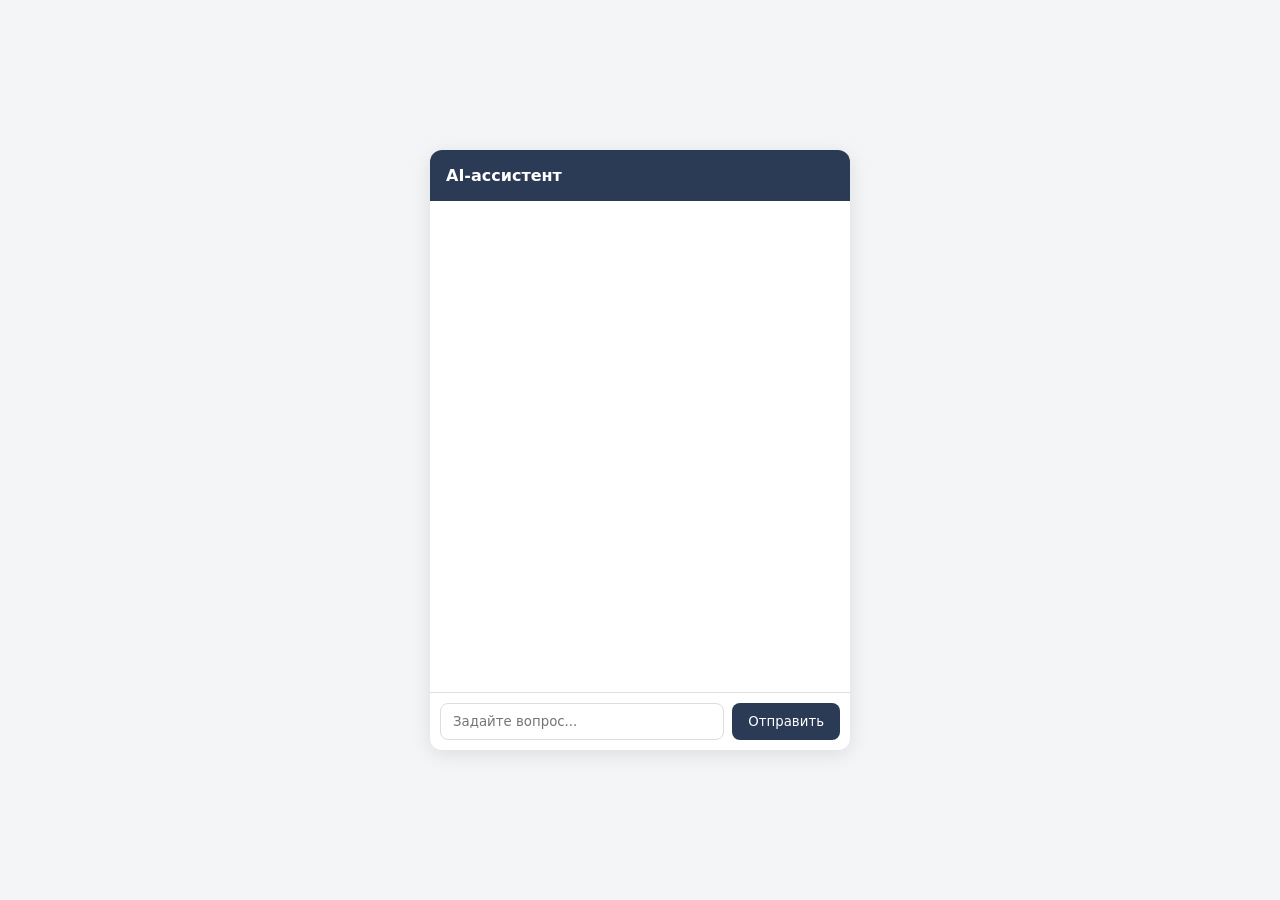
==== frontend/index.html @ 4694d57d "UI and fix agent" ====
<!DOCTYPE html>
<html lang="ru">
<head>
    <meta charset="UTF-8">
    <title>AI-ассистент университета</title>
    <link rel="stylesheet" href="style.css">
</head>
<body>
    <div class="chat-container">
        <div class="chat-header">AI-ассистент</div>
        <div class="chat-messages" id="messages"></div>
        <div class="chat-input">
            <input type="text" id="userInput" placeholder="Задайте вопрос..." autocomplete="off">
            <button id="sendBtn">Отправить</button>
        </div>
    </div>
    <script src="script.js"></script>
</body>
</html>
---- frontend/style.css ----
* {
    box-sizing: border-box;
    margin: 0;
    padding: 0;
    font-family: system-ui, sans-serif;
}

body {
    background: #f4f5f7;
    display: flex;
    justify-content: center;
    align-items: center;
    height: 100vh;
}

.chat-container {
    width: 420px;
    height: 600px;
    background: white;
    border-radius: 12px;
    box-shadow: 0 4px 20px rgba(0,0,0,0.1);
    display: flex;
    flex-direction: column;
    overflow: hidden;
}

.chat-header {
    background: #2b3a55;
    color: white;
    padding: 16px;
    font-weight: 600;
}

.chat-messages {
    flex: 1;
    padding: 16px;
    overflow-y: auto;
    display: flex;
    flex-direction: column;
    gap: 10px;
}

.message {
    max-width: 80%;
    padding: 10px 14px;
    border-radius: 12px;
    line-height: 1.4;
    white-space: pre-wrap;
}

.message.user {
    align-self: flex-end;
    background: #2b3a55;
    color: white;
}

.message.agent {
    align-self: flex-start;
    background: #eef0f4;
    color: #222;
}

.message.loading {
    align-self: flex-start;
    background: #eef0f4;
    color: #888;
    font-style: italic;
}

.chat-input {
    display: flex;
    border-top: 1px solid #e0e0e0;
    padding: 10px;
    gap: 8px;
}

.chat-input input {
    flex: 1;
    padding: 10px 12px;
    border: 1px solid #ddd;
    border-radius: 8px;
    outline: none;
}

.chat-input button {
    padding: 10px 16px;
    background: #2b3a55;
    color: white;
    border: none;
    border-radius: 8px;
    cursor: pointer;
}

.chat-input button:hover {
    background: #1e2a40;
}
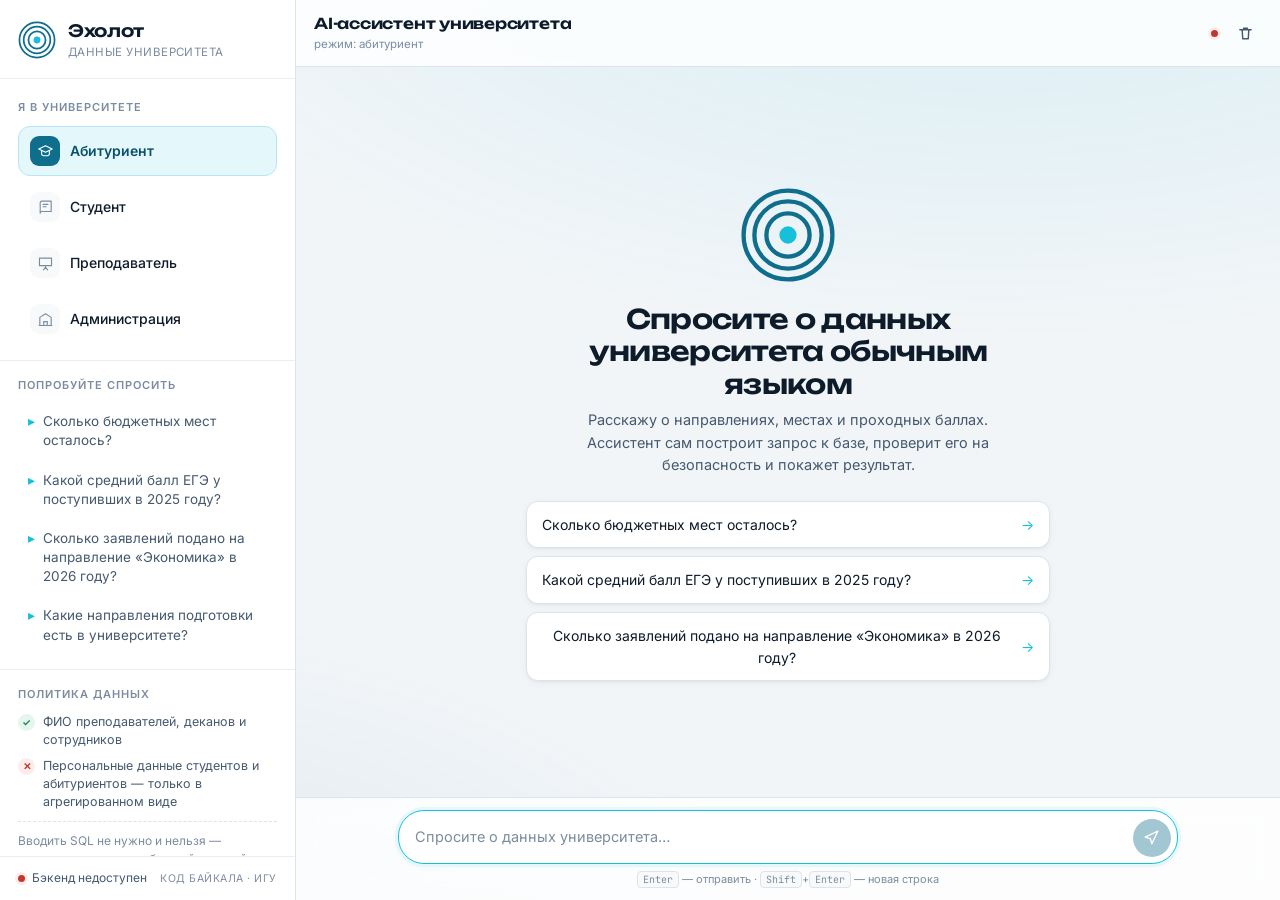
==== commit a8369fff: "web design" ====
--- a/frontend/index.html
+++ b/frontend/index.html
@@ -1,19 +1,157 @@
 <!DOCTYPE html>
 <html lang="ru">
 <head>
-    <meta charset="UTF-8">
-    <title>AI-ассистент университета</title>
-    <link rel="stylesheet" href="style.css">
+<meta charset="UTF-8">
+<meta name="viewport" content="width=device-width, initial-scale=1, viewport-fit=cover">
+<meta name="description" content="Эхолот — AI-ассистент университета. Задайте вопрос о данных вуза обычным языком и получите ответ, SQL-запрос и таблицу.">
+<meta name="color-scheme" content="light dark">
+<title>Эхолот — AI-ассистент университета</title>
+
+<link rel="preconnect" href="https://fonts.googleapis.com">
+<link rel="preconnect" href="https://fonts.gstatic.com" crossorigin>
+<link rel="stylesheet" href="https://fonts.googleapis.com/css2?family=Inter:wght@400;500;600&family=JetBrains+Mono:wght@400;500&family=Unbounded:wght@600&display=swap">
+
+<link rel="icon" href="data:image/svg+xml,<svg xmlns='http://www.w3.org/2000/svg' viewBox='0 0 32 32'><circle cx='16' cy='16' r='3' fill='%2316C0D8'/><circle cx='16' cy='16' r='8' fill='none' stroke='%230E6E8C' stroke-width='2'/><circle cx='16' cy='16' r='13' fill='none' stroke='%230E6E8C' stroke-width='1.5' opacity='.45'/></svg>">
+<link rel="stylesheet" href="style.css">
 </head>
+
 <body>
-    <div class="chat-container">
-        <div class="chat-header">AI-ассистент</div>
-        <div class="chat-messages" id="messages"></div>
-        <div class="chat-input">
-            <input type="text" id="userInput" placeholder="Задайте вопрос..." autocomplete="off">
-            <button id="sendBtn">Отправить</button>
-        </div>
+
+<!-- ═══════════════════════════════════════════════════════════════
+     Кнопка-пузырь. Видна только во встраиваемом режиме (?embed=1)
+     ═══════════════════════════════════════════════════════════ -->
+<button class="widget-launcher" id="widgetLauncher" type="button"
+        aria-label="Открыть чат с ассистентом" aria-expanded="false">
+  <svg class="widget-launcher__icon" viewBox="0 0 32 32" aria-hidden="true">
+    <circle cx="16" cy="16" r="3"/>
+    <path d="M16 8a8 8 0 0 1 8 8" fill="none" stroke-width="2.4" stroke-linecap="round"/>
+    <path d="M16 3a13 13 0 0 1 13 13" fill="none" stroke-width="2" stroke-linecap="round" opacity=".5"/>
+  </svg>
+  <span class="widget-launcher__pulse" aria-hidden="true"></span>
+</button>
+
+<div class="app" id="app">
+
+  <!-- ═════════════════════════════════════════════════════════════
+       Боковая панель: бренд, роли, пресеты, политика данных, статус
+       ═════════════════════════════════════════════════════════ -->
+  <aside class="rail" id="rail">
+
+    <header class="rail__brand">
+      <span class="brand-mark" aria-hidden="true">
+        <svg viewBox="0 0 40 40">
+          <circle class="brand-mark__core" cx="20" cy="20" r="3.6"/>
+          <circle class="brand-mark__ring" cx="20" cy="20" r="9"  style="--i:0"/>
+          <circle class="brand-mark__ring" cx="20" cy="20" r="14" style="--i:1"/>
+          <circle class="brand-mark__ring" cx="20" cy="20" r="18.5" style="--i:2"/>
+        </svg>
+      </span>
+      <span class="brand-text">
+        <b class="brand-text__name">Эхолот</b>
+        <span class="brand-text__sub">данные университета</span>
+      </span>
+      <button class="rail__close" id="railClose" type="button" aria-label="Закрыть панель">
+        <svg viewBox="0 0 20 20" aria-hidden="true"><path d="M5 5l10 10M15 5L5 15" stroke-width="1.8" stroke-linecap="round"/></svg>
+      </button>
+    </header>
+
+    <div class="rail__scroll">
+
+      <!-- Роль пользователя -->
+      <section class="rail__block">
+        <h2 class="rail__title">Я в университете</h2>
+        <div class="roles" id="roles" role="radiogroup" aria-label="Категория пользователя"></div>
+      </section>
+
+      <!-- Пресеты вопросов под выбранную роль -->
+      <section class="rail__block">
+        <h2 class="rail__title">Попробуйте спросить</h2>
+        <ul class="presets" id="presets"></ul>
+      </section>
+
+      <!-- Политика персональных данных -->
+      <section class="rail__block">
+        <h2 class="rail__title">Политика данных</h2>
+        <ul class="policy">
+          <li class="policy__item policy__item--allow">
+            <span class="policy__mark" aria-hidden="true">✓</span>
+            <span>ФИО преподавателей, деканов и сотрудников</span>
+          </li>
+          <li class="policy__item policy__item--deny">
+            <span class="policy__mark" aria-hidden="true">✕</span>
+            <span>Персональные данные студентов и абитуриентов — только в агрегированном виде</span>
+          </li>
+        </ul>
+        <p class="policy__note">Вводить SQL не нужно и нельзя — ассистент понимает обычный русский язык.</p>
+      </section>
+
     </div>
-    <script src="script.js"></script>
+
+    <footer class="rail__foot">
+      <span class="status" id="status" data-state="checking">
+        <span class="status__dot" aria-hidden="true"></span>
+        <span class="status__text" id="statusText">Проверяю связь…</span>
+      </span>
+      <span class="rail__sign">Код Байкала · ИГУ</span>
+    </footer>
+  </aside>
+
+  <div class="rail-scrim" id="railScrim" hidden></div>
+
+  <!-- ═════════════════════════════════════════════════════════════
+       Чат
+       ═════════════════════════════════════════════════════════ -->
+  <main class="chat">
+
+    <header class="chat__bar">
+      <button class="icon-btn chat__menu" id="railOpen" type="button" aria-label="Открыть панель">
+        <svg viewBox="0 0 20 20" aria-hidden="true"><path d="M3 6h14M3 10h14M3 14h14" stroke-width="1.8" stroke-linecap="round"/></svg>
+      </button>
+
+      <div class="chat__id">
+        <h1 class="chat__name">AI-ассистент университета</h1>
+        <p class="chat__role" id="chatRole">режим: абитуриент</p>
+      </div>
+
+      <span class="status status--compact" id="statusMini" data-state="checking">
+        <span class="status__dot" aria-hidden="true"></span>
+      </span>
+
+      <button class="icon-btn" id="clearBtn" type="button" aria-label="Очистить историю" title="Очистить историю">
+        <svg viewBox="0 0 20 20" aria-hidden="true">
+          <path d="M4 6h12M8 6V4.5h4V6M6.5 6l.6 9.5h5.8L13.5 6" fill="none" stroke-width="1.5" stroke-linecap="round" stroke-linejoin="round"/>
+        </svg>
+      </button>
+
+      <button class="icon-btn widget-only" id="widgetClose" type="button" aria-label="Свернуть чат">
+        <svg viewBox="0 0 20 20" aria-hidden="true"><path d="M5 5l10 10M15 5L5 15" stroke-width="1.8" stroke-linecap="round"/></svg>
+      </button>
+    </header>
+
+    <div class="thread" id="thread" role="log" aria-live="polite" aria-relevant="additions text"></div>
+
+    <!-- Пресеты дублируются над полем ввода на узких экранах -->
+    <div class="quick" id="quick" aria-label="Быстрые вопросы"></div>
+
+    <form class="composer" id="composer" autocomplete="off">
+      <div class="composer__field">
+        <label class="sr-only" for="userInput">Вопрос к ассистенту</label>
+        <textarea id="userInput" class="composer__input" rows="1" maxlength="600"
+                  placeholder="Спросите о данных университета…" enterkeyhint="send"></textarea>
+        <button class="composer__send" id="sendBtn" type="submit" aria-label="Отправить вопрос">
+          <svg viewBox="0 0 24 24" aria-hidden="true">
+            <path d="M4 11.5 20 4l-7.5 16-2-6.5-6.5-2z" stroke-width="1.7" stroke-linejoin="round" fill="none"/>
+          </svg>
+        </button>
+      </div>
+      <p class="composer__hint">
+        <kbd>Enter</kbd> — отправить · <kbd>Shift</kbd>+<kbd>Enter</kbd> — новая строка
+      </p>
+    </form>
+
+  </main>
+</div>
+
+<script src="script.js"></script>
 </body>
 </html>
--- a/frontend/style.css
+++ b/frontend/style.css
@@ -1,96 +1,899 @@
-* {
-    box-sizing: border-box;
-    margin: 0;
-    padding: 0;
-    font-family: system-ui, sans-serif;
-}
+/* ═══════════════════════════════════════════════════════════════════════
+   ЭХОЛОТ — AI-ассистент университета
+   Концепция: сонар, измеряющий глубину данных.
+   Все имена классов имеют смысловой префикс (rail-, chat-, msg-, sql-,
+   tbl-, sonar-, composer-, widget-), поэтому не конфликтуют между блоками.
+
+   1. Токены          6. Сообщения
+   2. База и утилиты  7. SQL-блок, explain-бейджи, таблицы
+   3. Каркас          8. Сонар (индикатор загрузки)
+   4. Боковая панель  9. Композер
+   5. Шапка чата     10. Виджет · адаптив · тёмная тема · motion
+   ═══════════════════════════════════════════════════════════════════ */
+
+/* ═══ 1. ТОКЕНЫ ═══════════════════════════════════════════════════════ */
+:root {
+  /* Палитра: глубокая байкальская вода + лёд */
+  --ink:        #0D1B2A;
+  --ink-2:      #45596E;
+  --ink-3:      #7C8CA0;
+  --paper:      #F2F5F8;
+  --surface:    #FFFFFF;
+  --surface-2:  #F7F9FB;
+  --line:       #DCE4EB;
+  --line-soft:  #E9EEF3;
+
+  --baikal:     #0E6E8C;
+  --baikal-deep:#0A5169;
+  --ice:        #16C0D8;
+
+  /* Заливка акцентом + гарантированно контрастный текст поверх неё.
+     Отдельные токены нужны, чтобы тёмная тема не ставила белый текст
+     на светло-голубой фон (пузырь пользователя, кнопка отправки). */
+  --accent-solid:       #0E6E8C;
+  --accent-solid-hover: #0A5169;
+  --accent-solid-ink:   #FFFFFF;
+
+  --ice-soft:   #E4F7FA;
+  --ice-line:   #B6E7F0;
+
+  --amber:      #C77E23;
+  --amber-soft: #FDF3E2;
+  --green:      #1F8A5F;
+  --green-soft: #E6F5EE;
+  --red:        #C0392F;
+  --red-soft:   #FCEDEC;
+
+  /* Типографика */
+  --font-display: "Unbounded", "Inter", system-ui, sans-serif;
+  --font-body:    "Inter", -apple-system, "Segoe UI", Roboto, sans-serif;
+  --font-mono:    "JetBrains Mono", ui-monospace, "SF Mono", Consolas, monospace;
+
+  /* Радиусы и тени */
+  --r-sm: 8px;
+  --r-md: 12px;
+  --r-lg: 18px;
+  --r-xl: 26px;
+  --shadow-sm: 0 1px 2px rgba(13, 27, 42, .06), 0 2px 8px rgba(13, 27, 42, .04);
+  --shadow-md: 0 4px 14px rgba(13, 27, 42, .08), 0 1px 3px rgba(13, 27, 42, .05);
+  --shadow-lg: 0 18px 48px rgba(13, 27, 42, .16), 0 4px 12px rgba(13, 27, 42, .08);
+
+  --rail-w: 296px;
+  --ease: cubic-bezier(.22, .68, .32, 1);
+}
+
+/* Тёмная тема: та же глубина, но под водой */
+@media (prefers-color-scheme: dark) {
+  :root {
+    --ink:        #E8EFF5;
+    --ink-2:      #A3B4C4;
+    --ink-3:      #74879A;
+    --paper:      #08131E;
+    --surface:    #0E1E2C;
+    --surface-2:  #132638;
+    --line:       #1E3448;
+    --line-soft:  #182B3C;
+
+    --baikal:     #46B7D3;
+    --baikal-deep:#8FD9E8;
+    --ice:        #2FD6EC;
+
+    --accent-solid:       #17566B;
+    --accent-solid-hover: #1E6C86;
+    --accent-solid-ink:   #EAF6FA;
+
+    --ice-soft:   #0F2E3A;
+    --ice-line:   #1C4E60;
+
+    --amber:      #E0A657;
+    --amber-soft: #2E2413;
+    --green:      #4FC08D;
+    --green-soft: #102C21;
+    --red:        #F0796C;
+    --red-soft:   #331A18;
+
+    --shadow-sm: 0 1px 2px rgba(0, 0, 0, .4);
+    --shadow-md: 0 4px 14px rgba(0, 0, 0, .45);
+    --shadow-lg: 0 18px 48px rgba(0, 0, 0, .6);
+  }
+}
+
+/* ═══ 2. БАЗА И УТИЛИТЫ ═══════════════════════════════════════════════ */
+*, *::before, *::after { box-sizing: border-box; }
+
+html, body { height: 100%; }
 
 body {
-    background: #f4f5f7;
-    display: flex;
-    justify-content: center;
-    align-items: center;
-    height: 100vh;
-}
-
-.chat-container {
-    width: 420px;
-    height: 600px;
-    background: white;
-    border-radius: 12px;
-    box-shadow: 0 4px 20px rgba(0,0,0,0.1);
-    display: flex;
-    flex-direction: column;
-    overflow: hidden;
-}
-
-.chat-header {
-    background: #2b3a55;
-    color: white;
-    padding: 16px;
-    font-weight: 600;
-}
-
-.chat-messages {
-    flex: 1;
-    padding: 16px;
-    overflow-y: auto;
-    display: flex;
-    flex-direction: column;
-    gap: 10px;
-}
-
-.message {
-    max-width: 80%;
-    padding: 10px 14px;
-    border-radius: 12px;
-    line-height: 1.4;
-    white-space: pre-wrap;
-}
-
-.message.user {
-    align-self: flex-end;
-    background: #2b3a55;
-    color: white;
-}
-
-.message.agent {
-    align-self: flex-start;
-    background: #eef0f4;
-    color: #222;
-}
-
-.message.loading {
-    align-self: flex-start;
-    background: #eef0f4;
-    color: #888;
-    font-style: italic;
-}
-
-.chat-input {
-    display: flex;
-    border-top: 1px solid #e0e0e0;
-    padding: 10px;
-    gap: 8px;
-}
-
-.chat-input input {
-    flex: 1;
-    padding: 10px 12px;
-    border: 1px solid #ddd;
-    border-radius: 8px;
-    outline: none;
-}
-
-.chat-input button {
-    padding: 10px 16px;
-    background: #2b3a55;
-    color: white;
-    border: none;
-    border-radius: 8px;
-    cursor: pointer;
-}
-
-.chat-input button:hover {
-    background: #1e2a40;
-}
+  margin: 0;
+  font-family: var(--font-body);
+  font-size: 15px;
+  line-height: 1.55;
+  color: var(--ink);
+  background: var(--paper);
+  -webkit-font-smoothing: antialiased;
+  text-rendering: optimizeLegibility;
+}
+
+svg { stroke: currentColor; fill: none; }
+
+button { font: inherit; color: inherit; cursor: pointer; }
+
+.sr-only {
+  position: absolute; width: 1px; height: 1px;
+  margin: -1px; padding: 0; overflow: hidden;
+  clip: rect(0 0 0 0); white-space: nowrap; border: 0;
+}
+
+:focus-visible {
+  outline: 2px solid var(--ice);
+  outline-offset: 2px;
+  border-radius: 4px;
+}
+
+::selection { background: var(--ice-soft); color: var(--ink); }
+
+/* Тонкий скроллбар — чтобы панели не «жирнели» */
+.rail__scroll, .thread, .sql__code, .tbl-scroll {
+  scrollbar-width: thin;
+  scrollbar-color: var(--line) transparent;
+}
+.rail__scroll::-webkit-scrollbar,
+.thread::-webkit-scrollbar,
+.sql__code::-webkit-scrollbar,
+.tbl-scroll::-webkit-scrollbar { width: 8px; height: 8px; }
+.rail__scroll::-webkit-scrollbar-thumb,
+.thread::-webkit-scrollbar-thumb,
+.sql__code::-webkit-scrollbar-thumb,
+.tbl-scroll::-webkit-scrollbar-thumb {
+  background: var(--line); border-radius: 99px; border: 2px solid transparent;
+  background-clip: content-box;
+}
+
+/* Круглая иконочная кнопка — общий примитив шапки */
+.icon-btn {
+  display: grid; place-items: center;
+  flex: none; width: 34px; height: 34px;
+  border: 0; border-radius: 50%;
+  background: transparent; color: var(--ink-2);
+  transition: background .16s var(--ease), color .16s var(--ease);
+}
+.icon-btn svg { width: 19px; height: 19px; }
+.icon-btn:hover { background: var(--surface-2); color: var(--ink); }
+
+/* ═══ 3. КАРКАС ═══════════════════════════════════════════════════════ */
+.app {
+  display: grid;
+  grid-template-columns: var(--rail-w) minmax(0, 1fr);
+  height: 100dvh;
+  background: var(--paper);
+}
+
+/* Фоновая «толща воды» — очень мягкий градиент, читается как глубина */
+.app::before {
+  content: "";
+  position: fixed; inset: 0;
+  background:
+    radial-gradient(120% 80% at 78% -10%, color-mix(in srgb, var(--ice) 11%, transparent), transparent 62%),
+    radial-gradient(90% 70% at 8% 110%, color-mix(in srgb, var(--baikal) 9%, transparent), transparent 60%);
+  pointer-events: none;
+  z-index: 0;
+}
+
+.rail, .chat { position: relative; z-index: 1; min-height: 0; }
+
+/* ═══ 4. БОКОВАЯ ПАНЕЛЬ ═══════════════════════════════════════════════ */
+.rail {
+  display: flex;
+  flex-direction: column;
+  background: var(--surface);
+  border-right: 1px solid var(--line);
+}
+
+/* — бренд — */
+.rail__brand {
+  display: flex; align-items: center; gap: 12px;
+  padding: 18px 18px 16px;
+  border-bottom: 1px solid var(--line-soft);
+}
+
+.brand-mark { flex: none; width: 38px; height: 38px; }
+.brand-mark svg { width: 100%; height: 100%; overflow: visible; }
+.brand-mark__core { fill: var(--ice); stroke: none; }
+.brand-mark__ring {
+  fill: none;
+  stroke: var(--baikal);
+  stroke-width: 1.8;
+  transform-origin: 20px 20px;
+  animation: sonar-ring 3.2s var(--ease) infinite;
+  animation-delay: calc(var(--i) * .45s);
+}
+@keyframes sonar-ring {
+  0%       { opacity: 0;   transform: scale(.35); }
+  22%      { opacity: .85; }
+  70%, 100%{ opacity: 0;   transform: scale(1.15); }
+}
+
+.brand-text { display: flex; flex-direction: column; min-width: 0; }
+.brand-text__name {
+  font-family: var(--font-display);
+  font-size: 17px; font-weight: 600; letter-spacing: -.02em;
+}
+.brand-text__sub {
+  font-size: 11.5px; color: var(--ink-3);
+  letter-spacing: .04em; text-transform: uppercase;
+}
+
+.rail__close { display: none; margin-left: auto; }
+
+.rail__scroll { flex: 1; min-height: 0; overflow-y: auto; padding: 4px 0 8px; }
+
+.rail__block { padding: 16px 18px; border-bottom: 1px solid var(--line-soft); }
+.rail__block:last-child { border-bottom: 0; }
+
+.rail__title {
+  margin: 0 0 10px;
+  font-size: 11px; font-weight: 600;
+  letter-spacing: .09em; text-transform: uppercase;
+  color: var(--ink-3);
+}
+
+/* — переключатель ролей — */
+.roles { display: grid; gap: 6px; }
+
+.role {
+  display: flex; align-items: center; gap: 10px;
+  width: 100%; padding: 9px 11px;
+  border: 1px solid transparent; border-radius: var(--r-md);
+  background: transparent; text-align: left;
+  transition: background .16s var(--ease), border-color .16s var(--ease);
+}
+.role:hover { background: var(--surface-2); }
+
+.role__icon {
+  display: grid; place-items: center;
+  flex: none; width: 30px; height: 30px;
+  border-radius: 9px;
+  background: var(--surface-2); color: var(--ink-3);
+  transition: background .16s var(--ease), color .16s var(--ease);
+}
+.role__icon svg { width: 17px; height: 17px; }
+
+.role__label { font-size: 14px; font-weight: 500; }
+
+.role[aria-checked="true"] {
+  background: var(--ice-soft);
+  border-color: var(--ice-line);
+}
+.role[aria-checked="true"] .role__icon { background: var(--accent-solid); color: var(--accent-solid-ink); }
+.role[aria-checked="true"] .role__label { color: var(--baikal-deep); font-weight: 600; }
+
+/* — пресеты вопросов — */
+.presets { display: grid; gap: 4px; margin: 0; padding: 0; list-style: none; }
+
+.preset {
+  display: flex; align-items: flex-start; gap: 8px;
+  width: 100%; padding: 8px 10px;
+  border: 0; border-radius: var(--r-sm);
+  background: transparent; text-align: left;
+  font-size: 13.5px; line-height: 1.42; color: var(--ink-2);
+  transition: background .16s var(--ease), color .16s var(--ease);
+}
+.preset::before {
+  content: "▸";
+  flex: none; color: var(--ice);
+  transition: transform .16s var(--ease);
+}
+.preset:hover { background: var(--surface-2); color: var(--ink); }
+.preset:hover::before { transform: translateX(2px); }
+
+/* — политика данных — */
+.policy { margin: 0; padding: 0; list-style: none; display: grid; gap: 8px; }
+
+.policy__item {
+  display: flex; gap: 8px;
+  font-size: 12.5px; line-height: 1.45; color: var(--ink-2);
+}
+.policy__mark {
+  display: grid; place-items: center;
+  flex: none; width: 17px; height: 17px; margin-top: 1px;
+  border-radius: 50%; font-size: 10px; font-weight: 700;
+}
+.policy__item--allow .policy__mark { background: var(--green-soft); color: var(--green); }
+.policy__item--deny  .policy__mark { background: var(--red-soft);   color: var(--red); }
+
+.policy__note {
+  margin: 10px 0 0; padding-top: 10px;
+  border-top: 1px dashed var(--line);
+  font-size: 12px; line-height: 1.45; color: var(--ink-3);
+}
+
+/* — статус подключения — */
+.rail__foot {
+  display: flex; align-items: center; justify-content: space-between; gap: 10px;
+  padding: 12px 18px;
+  border-top: 1px solid var(--line-soft);
+}
+
+.status { display: inline-flex; align-items: center; gap: 7px; font-size: 12px; color: var(--ink-2); }
+.status__dot {
+  flex: none; width: 7px; height: 7px; border-radius: 50%;
+  background: var(--ink-3);
+}
+.status[data-state="online"]  .status__dot { background: var(--green); box-shadow: 0 0 0 3px var(--green-soft); }
+.status[data-state="offline"] .status__dot { background: var(--red);   box-shadow: 0 0 0 3px var(--red-soft); }
+.status[data-state="checking"] .status__dot { animation: blink 1.1s ease-in-out infinite; }
+@keyframes blink { 50% { opacity: .25; } }
+
+.status--compact { margin-left: auto; }
+.status--compact .status__text { display: none; }
+
+.rail__sign {
+  font-size: 10.5px; letter-spacing: .05em; text-transform: uppercase;
+  color: var(--ink-3);
+}
+
+.rail-scrim {
+  position: fixed; inset: 0; z-index: 40;
+  background: rgba(13, 27, 42, .42);
+  backdrop-filter: blur(2px);
+}
+
+/* ═══ 5. ШАПКА ЧАТА ═══════════════════════════════════════════════════ */
+.chat { display: flex; flex-direction: column; min-width: 0; }
+
+.chat__bar {
+  display: flex; align-items: center; gap: 10px;
+  flex: none; padding: 12px 18px;
+  background: color-mix(in srgb, var(--surface) 82%, transparent);
+  backdrop-filter: saturate(1.4) blur(12px);
+  border-bottom: 1px solid var(--line);
+}
+
+.chat__menu { display: none; }
+
+.chat__id { min-width: 0; }
+.chat__name {
+  margin: 0;
+  font-family: var(--font-display);
+  font-size: 15px; font-weight: 600; letter-spacing: -.015em;
+  white-space: nowrap; overflow: hidden; text-overflow: ellipsis;
+}
+.chat__role { margin: 1px 0 0; font-size: 11.5px; color: var(--ink-3); }
+
+/* ═══ 6. СООБЩЕНИЯ ════════════════════════════════════════════════════ */
+.thread {
+  flex: 1; min-height: 0;
+  overflow-y: auto; overscroll-behavior: contain;
+  padding: 22px 18px 8px;
+  display: flex; flex-direction: column; gap: 18px;
+  scroll-behavior: smooth;
+}
+
+.msg {
+  display: flex; gap: 11px;
+  max-width: 780px; width: 100%;
+  margin: 0 auto;
+  animation: msg-in .28s var(--ease) both;
+}
+@keyframes msg-in {
+  from { opacity: 0; transform: translateY(8px); }
+}
+
+.msg__avatar {
+  display: grid; place-items: center;
+  flex: none; width: 30px; height: 30px; margin-top: 2px;
+  border-radius: 50%;
+  font-size: 11px; font-weight: 600;
+}
+.msg__avatar svg { width: 17px; height: 17px; }
+
+.msg__body { min-width: 0; display: flex; flex-direction: column; gap: 5px; }
+
+.msg__bubble {
+  padding: 11px 15px;
+  border-radius: var(--r-lg);
+  font-size: 14.5px; line-height: 1.6;
+  overflow-wrap: anywhere;
+}
+
+.msg__time { font-size: 10.5px; color: var(--ink-3); font-variant-numeric: tabular-nums; }
+
+/* — пользователь — */
+.msg--user { flex-direction: row-reverse; }
+.msg--user .msg__avatar { background: var(--surface-2); color: var(--ink-2); }
+.msg--user .msg__body   { align-items: flex-end; }
+.msg--user .msg__bubble {
+  background: var(--accent-solid); color: var(--accent-solid-ink);
+  border-bottom-right-radius: 6px;
+}
+
+/* — ассистент — */
+.msg--bot .msg__avatar { background: var(--ice-soft); color: var(--baikal); }
+.msg--bot .msg__bubble {
+  background: var(--surface);
+  border: 1px solid var(--line);
+  border-bottom-left-radius: 6px;
+  box-shadow: var(--shadow-sm);
+}
+
+/* — системная ошибка — */
+.msg--error .msg__avatar { background: var(--red-soft); color: var(--red); }
+.msg--error .msg__bubble {
+  background: var(--red-soft);
+  border: 1px solid color-mix(in srgb, var(--red) 26%, transparent);
+  color: var(--ink);
+}
+
+/* Лёгкий markdown внутри пузыря */
+.msg__text { white-space: pre-wrap; }
+.msg__text:empty { display: none; }
+.msg__text strong { font-weight: 600; }
+.msg__text code {
+  padding: 1px 5px; border-radius: 5px;
+  background: var(--surface-2); border: 1px solid var(--line-soft);
+  font-family: var(--font-mono); font-size: .88em;
+}
+.msg--user .msg__text code {
+  background: rgba(255, 255, 255, .16);
+  border-color: rgba(255, 255, 255, .2);
+}
+.msg__list { margin: 6px 0; padding-left: 20px; }
+.msg__list li { margin: 2px 0; }
+
+/* — пустой экран: визитная карточка — */
+.hello {
+  margin: auto; padding: 24px 18px 34px;
+  max-width: 560px; text-align: center;
+  animation: msg-in .4s var(--ease) both;
+}
+.hello__sonar { width: 96px; height: 96px; margin: 0 auto 20px; }
+.hello__sonar svg { width: 100%; height: 100%; overflow: visible; }
+.hello__title {
+  margin: 0 0 8px;
+  font-family: var(--font-display);
+  font-size: clamp(20px, 3.4vw, 27px); font-weight: 600;
+  letter-spacing: -.025em; line-height: 1.22;
+}
+.hello__lead { margin: 0 auto; max-width: 430px; font-size: 14.5px; color: var(--ink-2); }
+.hello__cards { display: grid; gap: 8px; margin-top: 24px; text-align: left; }
+
+.hello__card {
+  display: flex; align-items: center; gap: 10px;
+  padding: 12px 15px;
+  border: 1px solid var(--line); border-radius: var(--r-md);
+  background: var(--surface);
+  font-size: 14px; color: var(--ink);
+  box-shadow: var(--shadow-sm);
+  transition: transform .16s var(--ease), border-color .16s var(--ease), box-shadow .16s var(--ease);
+}
+.hello__card::after {
+  content: "→"; margin-left: auto; color: var(--ice);
+  transition: transform .16s var(--ease);
+}
+.hello__card:hover {
+  transform: translateY(-1px);
+  border-color: var(--ice-line);
+  box-shadow: var(--shadow-md);
+}
+.hello__card:hover::after { transform: translateX(3px); }
+
+/* ═══ 7. SQL-БЛОК, EXPLAIN-БЕЙДЖИ, ТАБЛИЦЫ ═══════════════════════════ */
+
+/* — раскрывающийся SQL — */
+.sql {
+  margin-top: 12px;
+  border: 1px solid var(--line);
+  border-radius: var(--r-md);
+  background: var(--surface-2);
+  overflow: hidden;
+}
+
+.sql__head {
+  display: flex; align-items: center; gap: 8px;
+  padding: 8px 11px;
+  font-size: 12px; font-weight: 500; color: var(--ink-2);
+  cursor: pointer; list-style: none;
+  user-select: none;
+}
+.sql__head::-webkit-details-marker { display: none; }
+.sql__head:hover { color: var(--ink); }
+
+.sql__chevron {
+  width: 13px; height: 13px; flex: none;
+  transition: transform .18s var(--ease);
+}
+.sql[open] .sql__chevron { transform: rotate(90deg); }
+
+.sql__badge {
+  padding: 2px 7px; border-radius: 99px;
+  background: var(--green-soft); color: var(--green);
+  font-size: 10.5px; font-weight: 600;
+  letter-spacing: .02em;
+}
+
+.sql__copy {
+  margin-left: auto; padding: 3px 9px;
+  border: 1px solid var(--line); border-radius: 99px;
+  background: var(--surface); color: var(--ink-2);
+  font-size: 11px;
+  transition: border-color .16s var(--ease), color .16s var(--ease);
+}
+.sql__copy:hover { border-color: var(--ice-line); color: var(--baikal); }
+.sql__copy[data-done="1"] { border-color: var(--green); color: var(--green); }
+
+.sql__code {
+  margin: 0; padding: 11px 13px;
+  border-top: 1px solid var(--line);
+  background: var(--surface);
+  overflow-x: auto;
+  font-family: var(--font-mono); font-size: 12.5px; line-height: 1.65;
+  color: var(--ink);
+  tab-size: 2;
+}
+.sql__kw  { color: var(--baikal); font-weight: 500; }
+.sql__fn  { color: var(--amber); }
+.sql__str { color: var(--green); }
+.sql__num { color: var(--red); }
+
+/* — explain: разбор запроса в бейджи (Explainable AI) — */
+.explain {
+  display: flex; flex-wrap: wrap; gap: 5px;
+  padding: 9px 11px;
+  border-top: 1px dashed var(--line);
+  background: var(--surface-2);
+}
+
+.explain__chip {
+  display: inline-flex; align-items: center; gap: 5px;
+  padding: 3px 9px;
+  border: 1px solid var(--line); border-radius: 99px;
+  background: var(--surface);
+  font-size: 11px; color: var(--ink-2);
+  max-width: 100%;
+}
+.explain__chip b {
+  min-width: 0;                      /* иначе ellipsis во flex-элементе не сработает */
+  font-weight: 600; color: var(--ink);
+  font-family: var(--font-mono); font-size: 10.5px;
+  overflow: hidden; text-overflow: ellipsis; white-space: nowrap;
+}
+.explain__chip::before {
+  content: "";
+  flex: none; width: 5px; height: 5px; border-radius: 1px;
+  background: var(--ice); transform: rotate(45deg);
+}
+.explain__chip--limit { background: var(--amber-soft); border-color: color-mix(in srgb, var(--amber) 32%, transparent); }
+.explain__chip--limit::before { background: var(--amber); }
+.explain__chip--agg::before   { background: var(--green); }
+.explain__chip--join::before  { background: var(--baikal); }
+
+/* — таблица результата — */
+.tbl-block { margin-top: 12px; }
+
+.tbl-head {
+  display: flex; align-items: center; gap: 8px;
+  margin-bottom: 6px;
+  font-size: 11.5px; color: var(--ink-3);
+}
+.tbl-head__count { font-variant-numeric: tabular-nums; }
+.tbl-csv {
+  margin-left: auto; padding: 3px 9px;
+  border: 1px solid var(--line); border-radius: 99px;
+  background: var(--surface); color: var(--ink-2);
+  font-size: 11px;
+  transition: border-color .16s var(--ease), color .16s var(--ease);
+}
+.tbl-csv:hover { border-color: var(--ice-line); color: var(--baikal); }
+
+.tbl-scroll {
+  max-height: 340px; overflow: auto;
+  border: 1px solid var(--line); border-radius: var(--r-md);
+  background: var(--surface);
+}
+
+.tbl {
+  width: 100%;
+  border-collapse: separate; border-spacing: 0;
+  font-size: 13px;
+}
+
+.tbl th, .tbl td {
+  padding: 8px 12px;
+  text-align: left;
+  border-bottom: 1px solid var(--line-soft);
+  white-space: nowrap;
+}
+
+.tbl thead th {
+  position: sticky; top: 0; z-index: 1;
+  background: var(--surface-2);
+  border-bottom: 1px solid var(--line);
+  font-size: 11px; font-weight: 600;
+  letter-spacing: .05em; text-transform: uppercase;
+  color: var(--ink-2);
+}
+
+.tbl tbody tr:last-child td { border-bottom: 0; }
+.tbl tbody tr:nth-child(even) td { background: color-mix(in srgb, var(--surface-2) 55%, transparent); }
+.tbl tbody tr:hover td { background: var(--ice-soft); }
+
+.tbl .is-num {
+  text-align: right;
+  font-family: var(--font-mono);
+  font-variant-numeric: tabular-nums;
+}
+.tbl .is-null { color: var(--ink-3); font-style: italic; }
+
+/* — предупреждение (LIMIT, усечение) — */
+.notice {
+  display: flex; align-items: flex-start; gap: 8px;
+  margin-top: 10px; padding: 8px 11px;
+  border: 1px solid color-mix(in srgb, var(--amber) 30%, transparent);
+  border-radius: var(--r-sm);
+  background: var(--amber-soft);
+  font-size: 12.5px; line-height: 1.45; color: var(--ink);
+}
+.notice__icon { flex: none; color: var(--amber); font-weight: 700; }
+
+/* ═══ 8. СОНАР — ИНДИКАТОР ЗАГРУЗКИ ═══════════════════════════════════
+   Визитная карточка: вместо спиннера — эхолот, который проходит
+   четыре стадии реального пайплайна Text→SQL→проверка→PostgreSQL.
+   ═══════════════════════════════════════════════════════════════════ */
+.sonar { display: flex; align-items: center; gap: 13px; padding: 3px 2px; }
+
+.sonar__eye { flex: none; width: 34px; height: 34px; }
+.sonar__eye svg { width: 100%; height: 100%; overflow: visible; }
+.sonar__core { fill: var(--ice); stroke: none; }
+.sonar__wave {
+  fill: none; stroke: var(--baikal); stroke-width: 2;
+  transform-origin: 17px 17px;
+  animation: sonar-ping 1.7s var(--ease) infinite;
+  animation-delay: calc(var(--i) * .42s);
+}
+@keyframes sonar-ping {
+  0%        { opacity: 0;  transform: scale(.28); }
+  18%       { opacity: .9; }
+  75%, 100% { opacity: 0;  transform: scale(1.25); }
+}
+
+.sonar__steps { display: grid; gap: 3px; min-width: 0; }
+
+.sonar__step {
+  display: flex; align-items: center; gap: 7px;
+  font-size: 12.5px; color: var(--ink-3);
+  transition: color .25s var(--ease);
+}
+.sonar__step::before {
+  content: "";
+  flex: none; width: 5px; height: 5px; border-radius: 50%;
+  background: currentColor; opacity: .4;
+  transition: opacity .25s var(--ease), transform .25s var(--ease);
+}
+.sonar__step[data-state="done"] { color: var(--ink-2); }
+.sonar__step[data-state="done"]::before { background: var(--green); opacity: 1; }
+.sonar__step[data-state="active"] { color: var(--baikal); font-weight: 500; }
+.sonar__step[data-state="active"]::before {
+  background: var(--ice); opacity: 1; transform: scale(1.35);
+  animation: blink 1s ease-in-out infinite;
+}
+
+/* ═══ 9. КОМПОЗЕР ═════════════════════════════════════════════════════ */
+
+/* Быстрые вопросы над полем ввода (видны на узких экранах) */
+.quick {
+  display: none;
+  gap: 6px; flex: none;
+  padding: 0 18px 2px;
+  overflow-x: auto; scrollbar-width: none;
+}
+.quick::-webkit-scrollbar { display: none; }
+
+.quick__chip {
+  flex: none; padding: 6px 12px;
+  border: 1px solid var(--line); border-radius: 99px;
+  background: var(--surface); color: var(--ink-2);
+  font-size: 12.5px; white-space: nowrap;
+  transition: border-color .16s var(--ease), color .16s var(--ease);
+}
+.quick__chip:hover { border-color: var(--ice-line); color: var(--baikal); }
+
+.composer {
+  flex: none;
+  padding: 12px 18px calc(12px + env(safe-area-inset-bottom));
+  background: color-mix(in srgb, var(--surface) 82%, transparent);
+  backdrop-filter: saturate(1.4) blur(12px);
+  border-top: 1px solid var(--line);
+}
+
+.composer__field {
+  display: flex; align-items: flex-end; gap: 8px;
+  max-width: 780px; margin: 0 auto;
+  padding: 6px 6px 6px 16px;
+  border: 1px solid var(--line);
+  border-radius: var(--r-xl);
+  background: var(--surface);
+  box-shadow: var(--shadow-sm);
+  transition: border-color .16s var(--ease), box-shadow .16s var(--ease);
+}
+.composer__field:focus-within {
+  border-color: var(--ice);
+  box-shadow: 0 0 0 3px var(--ice-soft), var(--shadow-sm);
+}
+
+.composer__input {
+  flex: 1; min-width: 0;
+  max-height: 150px; padding: 9px 0;
+  border: 0; outline: 0; resize: none;
+  background: transparent; color: var(--ink);
+  font: inherit; font-size: 14.5px; line-height: 1.5;
+}
+.composer__input::placeholder { color: var(--ink-3); }
+
+.composer__send {
+  display: grid; place-items: center;
+  flex: none; width: 38px; height: 38px;
+  border: 0; border-radius: 50%;
+  background: var(--accent-solid); color: var(--accent-solid-ink);
+  transition: background .16s var(--ease), transform .16s var(--ease), opacity .16s var(--ease);
+}
+.composer__send svg { width: 19px; height: 19px; margin-left: -1px; }
+.composer__send:hover:not(:disabled) { background: var(--accent-solid-hover); transform: scale(1.05); }
+.composer__send:disabled { opacity: .38; cursor: not-allowed; }
+
+.composer__hint {
+  max-width: 780px; margin: 7px auto 0;
+  font-size: 11px; color: var(--ink-3); text-align: center;
+}
+.composer__hint kbd {
+  padding: 1px 5px;
+  border: 1px solid var(--line); border-radius: 4px;
+  background: var(--surface-2);
+  font-family: var(--font-mono); font-size: 10px;
+}
+
+/* ═══ 10a. ВСТРАИВАЕМЫЙ ВИДЖЕТ ═══════════════════════════════════════ */
+.widget-launcher, .widget-only { display: none; }
+
+body.is-embed { background: transparent; }
+
+body.is-embed .app {
+  position: fixed;
+  right: 20px; bottom: 92px;
+  width: min(420px, calc(100vw - 32px));
+  height: min(660px, calc(100dvh - 116px));
+  grid-template-columns: 1fr;      /* боковая панель уходит в оверлей */
+  border: 1px solid var(--line);
+  border-radius: 20px;
+  background: var(--surface);
+  box-shadow: var(--shadow-lg);
+  overflow: hidden;
+  transform-origin: 100% 100%;
+  z-index: 50;
+}
+body.is-embed .app::before { position: absolute; }
+
+/* Свёрнутое состояние виджета */
+body.is-embed:not(.is-open) .app {
+  opacity: 0; pointer-events: none;
+  transform: translateY(12px) scale(.96);
+}
+body.is-embed.is-open .app {
+  opacity: 1;
+  transform: none;
+  transition: opacity .2s var(--ease), transform .2s var(--ease);
+}
+
+body.is-embed .widget-launcher, body.is-embed .widget-only { display: grid; }
+body.is-embed .chat__menu { display: grid; }
+
+/* Внутри виджета панель — выдвижной оверлей поверх чата, а не колонка.
+   Позиционируется относительно .app (он fixed), а не относительно окна. */
+body.is-embed .rail {
+  position: absolute; inset: 0 auto 0 0; z-index: 50;
+  width: min(var(--rail-w), 86%);
+  box-shadow: var(--shadow-lg);
+  transform: translateX(-102%);
+  transition: transform .24s var(--ease);
+}
+body.is-embed.rail-open .rail { transform: none; }
+body.is-embed .rail-scrim { position: absolute; }
+body.is-embed .rail__close {
+  display: grid; place-items: center;
+  width: 32px; height: 32px;
+  border: 0; border-radius: 50%;
+  background: var(--surface-2); color: var(--ink-2);
+}
+body.is-embed .rail__close svg { width: 16px; height: 16px; }
+
+.widget-launcher {
+  position: fixed; right: 20px; bottom: 20px; z-index: 60;
+  place-items: center;
+  width: 58px; height: 58px;
+  border: 0; border-radius: 50%;
+  background: var(--accent-solid); color: var(--accent-solid-ink);
+  box-shadow: var(--shadow-lg);
+  transition: transform .18s var(--ease), background .18s var(--ease);
+}
+.widget-launcher:hover { transform: scale(1.06); background: var(--accent-solid-hover); }
+.widget-launcher__icon { width: 26px; height: 26px; }
+.widget-launcher__icon circle { fill: currentColor; stroke: none; }
+
+.widget-launcher__pulse {
+  position: absolute; inset: 0;
+  border: 2px solid var(--ice); border-radius: 50%;
+  animation: sonar-ping 2.4s var(--ease) infinite;
+}
+body.is-open .widget-launcher__pulse { display: none; }
+
+/* ═══ 10b. АДАПТИВ ════════════════════════════════════════════════════ */
+@media (max-width: 900px) {
+  .app { grid-template-columns: 1fr; }
+
+  .rail {
+    position: fixed; inset: 0 auto 0 0; z-index: 50;
+    width: min(var(--rail-w), 84vw);
+    border-right: 1px solid var(--line);
+    box-shadow: var(--shadow-lg);
+    transform: translateX(-102%);
+    transition: transform .24s var(--ease);
+  }
+  body.rail-open .rail { transform: none; }
+
+  .rail__close { display: grid; place-items: center; width: 32px; height: 32px;
+                 border: 0; border-radius: 50%; background: var(--surface-2); color: var(--ink-2); }
+  .rail__close svg { width: 16px; height: 16px; }
+
+  .chat__menu { display: grid; }
+  .quick { display: flex; }
+
+  .thread { padding: 16px 14px 6px; gap: 15px; }
+  .composer { padding: 10px 14px calc(10px + env(safe-area-inset-bottom)); }
+  .composer__hint { display: none; }
+  .msg__bubble { font-size: 14px; }
+  .hello__sonar { width: 78px; height: 78px; }
+}
+
+@media (max-width: 480px) {
+  body { font-size: 14.5px; }
+  .chat__bar { padding: 10px 12px; gap: 6px; }
+  .msg { gap: 8px; }
+  .msg__avatar { width: 26px; height: 26px; }
+  .tbl-scroll { max-height: 260px; }
+  .tbl th, .tbl td { padding: 7px 10px; }
+
+  body.is-embed .app {
+    right: 0; bottom: 0;
+    width: 100vw; height: 100dvh;
+    border: 0; border-radius: 0;
+  }
+  .widget-launcher { right: 14px; bottom: 14px; }
+  body.is-embed.is-open .widget-launcher { display: none; }
+}
+
+/* Низкие экраны (например, ландшафт телефона) */
+@media (max-height: 560px) {
+  .hello { padding-top: 8px; }
+  .hello__sonar { width: 60px; height: 60px; margin-bottom: 12px; }
+  .hello__cards { margin-top: 14px; }
+}
+
+/* ═══ 10c. ДОСТУПНОСТЬ: УМЕНЬШЕННОЕ ДВИЖЕНИЕ ═════════════════════════ */
+@media (prefers-reduced-motion: reduce) {
+  *, *::before, *::after {
+    animation-duration: .01ms !important;
+    animation-iteration-count: 1 !important;
+    transition-duration: .01ms !important;
+    scroll-behavior: auto !important;
+  }
+  .brand-mark__ring, .sonar__wave { opacity: .55; }
+  .sonar__step[data-state="active"]::before { opacity: 1; }
+}
+
+/* ═══ 10d. ПЕЧАТЬ ════════════════════════════════════════════════════ */
+@media print {
+  .rail, .chat__bar, .composer, .quick, .widget-launcher { display: none !important; }
+  .app { display: block; height: auto; }
+  .thread { overflow: visible; height: auto; }
+  .msg__bubble { border: 1px solid #ccc; box-shadow: none; }
+  .sql, .tbl-scroll { break-inside: avoid; }
+}
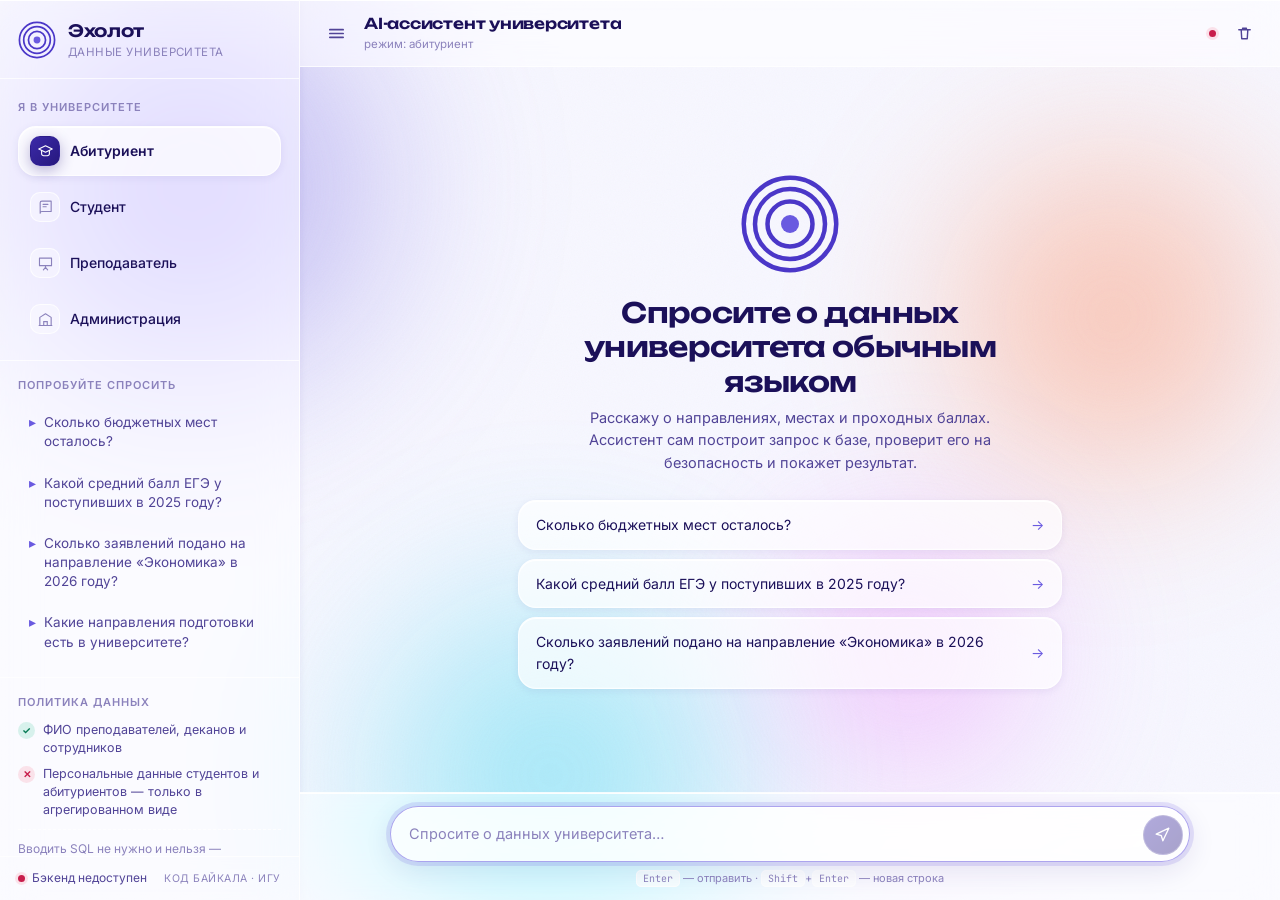
==== commit e9b95769: "rework design" ====
--- a/frontend/index.html
+++ b/frontend/index.html
@@ -29,6 +29,18 @@
   </svg>
   <span class="widget-launcher__pulse" aria-hidden="true"></span>
 </button>
+
+<!-- ═══════════════════════════════════════════════════════════════
+     «Жидкость» под стеклом: медленно дрейфующие цветные пятна,
+     которые панели преломляют через backdrop-filter
+     ═══════════════════════════════════════════════════════════ -->
+<div class="aurora" aria-hidden="true">
+  <span class="aurora__orb aurora__orb--1"></span>
+  <span class="aurora__orb aurora__orb--2"></span>
+  <span class="aurora__orb aurora__orb--3"></span>
+  <span class="aurora__orb aurora__orb--4"></span>
+  <span class="aurora__grain"></span>
+</div>
 
 <div class="app" id="app">
 
--- a/frontend/style.css
+++ b/frontend/style.css
@@ -1,100 +1,137 @@
 /* ═══════════════════════════════════════════════════════════════════════
    ЭХОЛОТ — AI-ассистент университета
-   Концепция: сонар, измеряющий глубину данных.
-   Все имена классов имеют смысловой префикс (rail-, chat-, msg-, sql-,
-   tbl-, sonar-, composer-, widget-), поэтому не конфликтуют между блоками.
-
-   1. Токены          6. Сообщения
-   2. База и утилиты  7. SQL-блок, explain-бейджи, таблицы
-   3. Каркас          8. Сонар (индикатор загрузки)
-   4. Боковая панель  9. Композер
-   5. Шапка чата     10. Виджет · адаптив · тёмная тема · motion
+   Палитра: Ghost White #F7F7FF · Persian Indigo #27187E
+   Стиль:   liquid glass — матовое стекло поверх дрейфующей «жидкости»
+
+   1. Токены              7. Сообщения
+   2. База и утилиты      8. SQL, explain, таблицы
+   3. Стекло (примитив)   9. Сонар
+   4. Аврора и каркас    10. Композер
+   5. Боковая панель     11. Виджет · адаптив · темы · motion
+   6. Шапка чата
    ═══════════════════════════════════════════════════════════════════ */
 
 /* ═══ 1. ТОКЕНЫ ═══════════════════════════════════════════════════════ */
 :root {
-  /* Палитра: глубокая байкальская вода + лёд */
-  --ink:        #0D1B2A;
-  --ink-2:      #45596E;
-  --ink-3:      #7C8CA0;
-  --paper:      #F2F5F8;
-  --surface:    #FFFFFF;
-  --surface-2:  #F7F9FB;
-  --line:       #DCE4EB;
-  --line-soft:  #E9EEF3;
-
-  --baikal:     #0E6E8C;
-  --baikal-deep:#0A5169;
-  --ice:        #16C0D8;
-
-  /* Заливка акцентом + гарантированно контрастный текст поверх неё.
-     Отдельные токены нужны, чтобы тёмная тема не ставила белый текст
-     на светло-голубой фон (пузырь пользователя, кнопка отправки). */
-  --accent-solid:       #0E6E8C;
-  --accent-solid-hover: #0A5169;
+  /* — Основа палитры (из референса) — */
+  --ghost:        #F7F7FF;   /* Ghost White     */
+  --indigo:       #27187E;   /* Persian Indigo  */
+
+  /* — Производные оттенки индиго — */
+  --indigo-950:   #120B3D;
+  --indigo-900:   #1B1059;
+  --indigo-700:   #31219A;
+  --indigo-500:   #4B37C8;
+  --indigo-300:   #8C7BEE;
+  --indigo-100:   #DEDAFB;
+
+  /* — Текст — */
+  --ink:          #1B1059;
+  --ink-2:        #514497;
+  --ink-3:        #8B82BC;
+
+  /* — Поверхности — */
+  --paper:        #F7F7FF;
+  --surface:      #FFFFFF;
+  --surface-2:    #F0EFFB;
+  --line:         #DEDAFB;
+  --line-soft:    #E9E7FC;
+
+  /* — Акценты и «жидкость», просвечивающая сквозь стекло — */
+  --accent-glow:  #6A5AE0;
+  --aurora-1:     #6A5AE0;   /* фиолетовый */
+  --aurora-2:     #FF7A45;   /* коралловый */
+  --aurora-3:     #22D3EE;   /* циан       */
+  --aurora-4:     #E879F9;   /* маджента   */
+  --aurora-alpha: .50;
+  --grain-alpha:  .035;
+
+  /* — Заливка акцентом + контрастный текст поверх неё — */
+  --accent-solid:       linear-gradient(135deg, #3B2AA8 0%, #27187E 100%);
+  --accent-solid-hover: linear-gradient(135deg, #4B37C8 0%, #31219A 100%);
   --accent-solid-ink:   #FFFFFF;
 
-  --ice-soft:   #E4F7FA;
-  --ice-line:   #B6E7F0;
-
-  --amber:      #C77E23;
-  --amber-soft: #FDF3E2;
-  --green:      #1F8A5F;
-  --green-soft: #E6F5EE;
-  --red:        #C0392F;
-  --red-soft:   #FCEDEC;
-
-  /* Типографика */
+  /* — Семантика — */
+  --amber:      #B26B00;
+  --amber-soft: rgba(245, 158, 11, .14);
+  --amber-line: rgba(245, 158, 11, .38);
+  --green:      #067A55;
+  --green-soft: rgba(16, 185, 129, .15);
+  --red:        #C81E4C;
+  --red-soft:   rgba(244, 63, 94, .13);
+  --red-line:   rgba(244, 63, 94, .36);
+
+  /* — СТЕКЛО — */
+  --glass-bg:        rgba(255, 255, 255, .52);
+  --glass-bg-strong: rgba(255, 255, 255, .70);
+  --glass-bg-soft:   rgba(255, 255, 255, .34);
+  --glass-border:    rgba(255, 255, 255, .75);
+  --glass-rim:       rgba(255, 255, 255, .95);   /* блик по верхней кромке */
+  --glass-blur:      18px;
+  --glass-blur-lg:   28px;
+  --glass-sat:       180%;
+
+  --shadow-sm: 0 2px 8px rgba(39, 24, 126, .07);
+  --shadow-md: 0 8px 28px rgba(39, 24, 126, .11);
+  --shadow-lg: 0 24px 64px rgba(39, 24, 126, .22);
+
+  /* — Типографика — */
   --font-display: "Unbounded", "Inter", system-ui, sans-serif;
   --font-body:    "Inter", -apple-system, "Segoe UI", Roboto, sans-serif;
   --font-mono:    "JetBrains Mono", ui-monospace, "SF Mono", Consolas, monospace;
 
-  /* Радиусы и тени */
-  --r-sm: 8px;
-  --r-md: 12px;
-  --r-lg: 18px;
-  --r-xl: 26px;
-  --shadow-sm: 0 1px 2px rgba(13, 27, 42, .06), 0 2px 8px rgba(13, 27, 42, .04);
-  --shadow-md: 0 4px 14px rgba(13, 27, 42, .08), 0 1px 3px rgba(13, 27, 42, .05);
-  --shadow-lg: 0 18px 48px rgba(13, 27, 42, .16), 0 4px 12px rgba(13, 27, 42, .08);
-
-  --rail-w: 296px;
+  /* — Радиусы: стекло любит крупные скругления — */
+  --r-sm: 12px;
+  --r-md: 18px;
+  --r-lg: 24px;
+  --r-xl: 30px;
+  --r-pill: 999px;
+
+  --rail-w: 300px;
   --ease: cubic-bezier(.22, .68, .32, 1);
 }
 
-/* Тёмная тема: та же глубина, но под водой */
+/* Тёмная тема: глубокий индиго, стекло темнеет, «жидкость» ярче */
 @media (prefers-color-scheme: dark) {
   :root {
-    --ink:        #E8EFF5;
-    --ink-2:      #A3B4C4;
-    --ink-3:      #74879A;
-    --paper:      #08131E;
-    --surface:    #0E1E2C;
-    --surface-2:  #132638;
-    --line:       #1E3448;
-    --line-soft:  #182B3C;
-
-    --baikal:     #46B7D3;
-    --baikal-deep:#8FD9E8;
-    --ice:        #2FD6EC;
-
-    --accent-solid:       #17566B;
-    --accent-solid-hover: #1E6C86;
-    --accent-solid-ink:   #EAF6FA;
-
-    --ice-soft:   #0F2E3A;
-    --ice-line:   #1C4E60;
-
-    --amber:      #E0A657;
-    --amber-soft: #2E2413;
-    --green:      #4FC08D;
-    --green-soft: #102C21;
-    --red:        #F0796C;
-    --red-soft:   #331A18;
-
-    --shadow-sm: 0 1px 2px rgba(0, 0, 0, .4);
-    --shadow-md: 0 4px 14px rgba(0, 0, 0, .45);
-    --shadow-lg: 0 18px 48px rgba(0, 0, 0, .6);
+    --ink:       #EDEBFF;
+    --ink-2:     #B4ACE8;
+    --ink-3:     #7E74B8;
+
+    --paper:     #0B0729;
+    --surface:   #150E42;
+    --surface-2: #1D1454;
+    --line:      #2E2270;
+    --line-soft: #241A5F;
+
+    --indigo-100: #2E2270;
+    --indigo-300: #A99BF7;
+
+    --aurora-alpha: .40;
+    --grain-alpha:  .05;
+
+    --accent-solid:       linear-gradient(135deg, #4B37C8 0%, #2E2087 100%);
+    --accent-solid-hover: linear-gradient(135deg, #5B46DE 0%, #3B2AA8 100%);
+    --accent-solid-ink:   #FFFFFF;
+
+    --amber:      #FBBF24;
+    --amber-soft: rgba(245, 158, 11, .16);
+    --amber-line: rgba(245, 158, 11, .34);
+    --green:      #34D399;
+    --green-soft: rgba(16, 185, 129, .17);
+    --red:        #FB7185;
+    --red-soft:   rgba(244, 63, 94, .16);
+    --red-line:   rgba(244, 63, 94, .34);
+
+    --glass-bg:        rgba(124, 110, 224, .13);
+    --glass-bg-strong: rgba(124, 110, 224, .20);
+    --glass-bg-soft:   rgba(124, 110, 224, .08);
+    --glass-border:    rgba(255, 255, 255, .14);
+    --glass-rim:       rgba(255, 255, 255, .30);
+
+    --shadow-sm: 0 2px 8px rgba(0, 0, 0, .35);
+    --shadow-md: 0 8px 28px rgba(0, 0, 0, .45);
+    --shadow-lg: 0 24px 64px rgba(0, 0, 0, .62);
   }
 }
 
@@ -115,7 +152,6 @@
 }
 
 svg { stroke: currentColor; fill: none; }
-
 button { font: inherit; color: inherit; cursor: pointer; }
 
 .sr-only {
@@ -125,92 +161,168 @@
 }
 
 :focus-visible {
-  outline: 2px solid var(--ice);
+  outline: 2px solid var(--accent-glow);
   outline-offset: 2px;
-  border-radius: 4px;
-}
-
-::selection { background: var(--ice-soft); color: var(--ink); }
-
-/* Тонкий скроллбар — чтобы панели не «жирнели» */
+  border-radius: 6px;
+}
+
+::selection { background: rgba(106, 90, 224, .22); color: var(--ink); }
+
 .rail__scroll, .thread, .sql__code, .tbl-scroll {
   scrollbar-width: thin;
-  scrollbar-color: var(--line) transparent;
+  scrollbar-color: rgba(106, 90, 224, .35) transparent;
 }
 .rail__scroll::-webkit-scrollbar,
 .thread::-webkit-scrollbar,
 .sql__code::-webkit-scrollbar,
-.tbl-scroll::-webkit-scrollbar { width: 8px; height: 8px; }
+.tbl-scroll::-webkit-scrollbar { width: 9px; height: 9px; }
 .rail__scroll::-webkit-scrollbar-thumb,
 .thread::-webkit-scrollbar-thumb,
 .sql__code::-webkit-scrollbar-thumb,
 .tbl-scroll::-webkit-scrollbar-thumb {
-  background: var(--line); border-radius: 99px; border: 2px solid transparent;
+  background: rgba(106, 90, 224, .32);
+  border-radius: var(--r-pill);
+  border: 2px solid transparent;
   background-clip: content-box;
 }
 
-/* Круглая иконочная кнопка — общий примитив шапки */
-.icon-btn {
-  display: grid; place-items: center;
-  flex: none; width: 34px; height: 34px;
-  border: 0; border-radius: 50%;
-  background: transparent; color: var(--ink-2);
-  transition: background .16s var(--ease), color .16s var(--ease);
-}
-.icon-btn svg { width: 19px; height: 19px; }
-.icon-btn:hover { background: var(--surface-2); color: var(--ink); }
-
-/* ═══ 3. КАРКАС ═══════════════════════════════════════════════════════ */
+/* ═══ 3. СТЕКЛО — БАЗОВЫЙ ПРИМИТИВ ════════════════════════════════════
+   Матовая полупрозрачная заливка + светлая кромка + блик сверху.
+
+   Разделено на две группы намеренно. Размытие фона (backdrop-filter) —
+   дорогая операция, поэтому оно только на крупных неподвижных
+   поверхностях, за которыми реально что-то прокручивается. Пузыри
+   сообщений лежат поверх авроры, а она и так размыта до 72px — резких
+   деталей за ними нет, и блюр там не дал бы видимой разницы, зато
+   при длинной истории означал бы десятки размывающих слоёв на скролле.
+   ═══════════════════════════════════════════════════════════════════ */
+
+/* — группа 1: хром интерфейса, с размытием фона — */
+.rail,
+.chat__bar,
+.composer,
+.widget-launcher,
+body.is-embed .app {
+  background: var(--glass-bg);
+  -webkit-backdrop-filter: blur(var(--glass-blur)) saturate(var(--glass-sat));
+  backdrop-filter: blur(var(--glass-blur)) saturate(var(--glass-sat));
+  border: 1px solid var(--glass-border);
+  box-shadow:
+    inset 0 1px 0 var(--glass-rim),          /* блик по верхней кромке */
+    inset 0 -1px 0 rgba(255, 255, 255, .18),
+    var(--shadow-md);
+}
+
+/* — группа 2: содержимое ленты, стекло без размытия — */
+.msg--bot .msg__bubble,
+.msg--error .msg__bubble,
+.sql,
+.tbl-scroll,
+.hello__card {
+  background: var(--glass-bg-strong);
+  border: 1px solid var(--glass-border);
+  box-shadow:
+    inset 0 1px 0 var(--glass-rim),
+    inset 0 -1px 0 rgba(255, 255, 255, .18),
+    var(--shadow-sm);
+}
+
+/* Панели во всю высоту/ширину скругляются только адаптивом */
+.rail, .chat__bar, .composer { border-radius: 0; }
+
+/* ═══ 4. АВРОРА И КАРКАС ══════════════════════════════════════════════ */
+
+/* «Жидкость» под стеклом — четыре цветных пятна в медленном дрейфе */
+.aurora {
+  position: fixed; inset: 0;
+  z-index: 0; overflow: hidden;
+  pointer-events: none;
+  background: var(--paper);
+}
+
+.aurora__orb {
+  position: absolute;
+  border-radius: 50%;
+  filter: blur(72px);
+  opacity: var(--aurora-alpha);
+  will-change: transform;
+}
+
+.aurora__orb--1 {
+  width: 46vw; height: 46vw; min-width: 380px; min-height: 380px;
+  top: -12%; left: -8%;
+  background: radial-gradient(circle at 50% 50%, var(--aurora-1), transparent 68%);
+  animation: drift-1 26s ease-in-out infinite alternate;
+}
+.aurora__orb--2 {
+  width: 38vw; height: 38vw; min-width: 320px; min-height: 320px;
+  top: 8%; right: -6%;
+  background: radial-gradient(circle at 50% 50%, var(--aurora-2), transparent 68%);
+  animation: drift-2 32s ease-in-out infinite alternate;
+}
+.aurora__orb--3 {
+  width: 42vw; height: 42vw; min-width: 340px; min-height: 340px;
+  bottom: -16%; left: 22%;
+  background: radial-gradient(circle at 50% 50%, var(--aurora-3), transparent 68%);
+  animation: drift-3 29s ease-in-out infinite alternate;
+}
+.aurora__orb--4 {
+  width: 30vw; height: 30vw; min-width: 260px; min-height: 260px;
+  bottom: 6%; right: 14%;
+  background: radial-gradient(circle at 50% 50%, var(--aurora-4), transparent 66%);
+  animation: drift-4 35s ease-in-out infinite alternate;
+}
+
+@keyframes drift-1 { to { transform: translate3d(14vw,  10vh, 0) scale(1.18); } }
+@keyframes drift-2 { to { transform: translate3d(-12vw, 16vh, 0) scale(1.12); } }
+@keyframes drift-3 { to { transform: translate3d(10vw, -14vh, 0) scale(1.22); } }
+@keyframes drift-4 { to { transform: translate3d(-14vw, -8vh, 0) scale(1.15); } }
+
+/* Мелкое зерно поверх — убирает бандинг на градиентах */
+.aurora__grain {
+  position: absolute; inset: 0;
+  opacity: var(--grain-alpha);
+  background-image: url("data:image/svg+xml,%3Csvg xmlns='http://www.w3.org/2000/svg' width='140' height='140'%3E%3Cfilter id='n'%3E%3CfeTurbulence type='fractalNoise' baseFrequency='.85' numOctaves='3'/%3E%3C/filter%3E%3Crect width='140' height='140' filter='url(%23n)'/%3E%3C/svg%3E");
+}
+
 .app {
+  position: relative; z-index: 1;
   display: grid;
   grid-template-columns: var(--rail-w) minmax(0, 1fr);
   height: 100dvh;
-  background: var(--paper);
-}
-
-/* Фоновая «толща воды» — очень мягкий градиент, читается как глубина */
-.app::before {
-  content: "";
-  position: fixed; inset: 0;
-  background:
-    radial-gradient(120% 80% at 78% -10%, color-mix(in srgb, var(--ice) 11%, transparent), transparent 62%),
-    radial-gradient(90% 70% at 8% 110%, color-mix(in srgb, var(--baikal) 9%, transparent), transparent 60%);
-  pointer-events: none;
-  z-index: 0;
-}
-
-.rail, .chat { position: relative; z-index: 1; min-height: 0; }
-
-/* ═══ 4. БОКОВАЯ ПАНЕЛЬ ═══════════════════════════════════════════════ */
+}
+
+.rail, .chat { position: relative; min-height: 0; }
+
+/* ═══ 5. БОКОВАЯ ПАНЕЛЬ ═══════════════════════════════════════════════ */
 .rail {
   display: flex;
   flex-direction: column;
-  background: var(--surface);
-  border-right: 1px solid var(--line);
-}
-
-/* — бренд — */
+  border-width: 0 1px 0 0;
+  box-shadow: inset 0 1px 0 var(--glass-rim), var(--shadow-sm);
+}
+
 .rail__brand {
   display: flex; align-items: center; gap: 12px;
   padding: 18px 18px 16px;
-  border-bottom: 1px solid var(--line-soft);
+  border-bottom: 1px solid var(--glass-border);
 }
 
 .brand-mark { flex: none; width: 38px; height: 38px; }
 .brand-mark svg { width: 100%; height: 100%; overflow: visible; }
-.brand-mark__core { fill: var(--ice); stroke: none; }
+.brand-mark__core { fill: var(--accent-glow); stroke: none; }
 .brand-mark__ring {
   fill: none;
-  stroke: var(--baikal);
+  stroke: var(--indigo-500);
   stroke-width: 1.8;
   transform-origin: 20px 20px;
   animation: sonar-ring 3.2s var(--ease) infinite;
   animation-delay: calc(var(--i) * .45s);
 }
 @keyframes sonar-ring {
-  0%       { opacity: 0;   transform: scale(.35); }
-  22%      { opacity: .85; }
-  70%, 100%{ opacity: 0;   transform: scale(1.15); }
+  0%        { opacity: 0;   transform: scale(.35); }
+  22%       { opacity: .85; }
+  70%, 100% { opacity: 0;   transform: scale(1.15); }
 }
 
 .brand-text { display: flex; flex-direction: column; min-width: 0; }
@@ -227,7 +339,7 @@
 
 .rail__scroll { flex: 1; min-height: 0; overflow-y: auto; padding: 4px 0 8px; }
 
-.rail__block { padding: 16px 18px; border-bottom: 1px solid var(--line-soft); }
+.rail__block { padding: 16px 18px; border-bottom: 1px solid var(--glass-border); }
 .rail__block:last-child { border-bottom: 0; }
 
 .rail__title {
@@ -237,7 +349,7 @@
   color: var(--ink-3);
 }
 
-/* — переключатель ролей — */
+/* — роли — */
 .roles { display: grid; gap: 6px; }
 
 .role {
@@ -245,45 +357,56 @@
   width: 100%; padding: 9px 11px;
   border: 1px solid transparent; border-radius: var(--r-md);
   background: transparent; text-align: left;
-  transition: background .16s var(--ease), border-color .16s var(--ease);
-}
-.role:hover { background: var(--surface-2); }
+  transition: background .18s var(--ease), border-color .18s var(--ease);
+}
+.role:hover { background: var(--glass-bg-soft); border-color: var(--glass-border); }
 
 .role__icon {
   display: grid; place-items: center;
   flex: none; width: 30px; height: 30px;
-  border-radius: 9px;
-  background: var(--surface-2); color: var(--ink-3);
-  transition: background .16s var(--ease), color .16s var(--ease);
+  border-radius: 10px;
+  background: var(--glass-bg-soft); color: var(--ink-3);
+  border: 1px solid var(--glass-border);
+  transition: background .18s var(--ease), color .18s var(--ease), box-shadow .18s var(--ease);
 }
 .role__icon svg { width: 17px; height: 17px; }
 
 .role__label { font-size: 14px; font-weight: 500; }
 
 .role[aria-checked="true"] {
-  background: var(--ice-soft);
-  border-color: var(--ice-line);
-}
-.role[aria-checked="true"] .role__icon { background: var(--accent-solid); color: var(--accent-solid-ink); }
-.role[aria-checked="true"] .role__label { color: var(--baikal-deep); font-weight: 600; }
-
-/* — пресеты вопросов — */
+  background: var(--glass-bg-strong);
+  border-color: var(--glass-border);
+  box-shadow: inset 0 1px 0 var(--glass-rim), var(--shadow-sm);
+}
+.role[aria-checked="true"] .role__icon {
+  background: var(--accent-solid);
+  color: var(--accent-solid-ink);
+  border-color: transparent;
+  box-shadow: 0 4px 14px rgba(39, 24, 126, .32);
+}
+.role[aria-checked="true"] .role__label { color: var(--ink); font-weight: 600; }
+
+/* — пресеты — */
 .presets { display: grid; gap: 4px; margin: 0; padding: 0; list-style: none; }
 
 .preset {
   display: flex; align-items: flex-start; gap: 8px;
   width: 100%; padding: 8px 10px;
-  border: 0; border-radius: var(--r-sm);
+  border: 1px solid transparent; border-radius: var(--r-sm);
   background: transparent; text-align: left;
   font-size: 13.5px; line-height: 1.42; color: var(--ink-2);
-  transition: background .16s var(--ease), color .16s var(--ease);
+  transition: background .18s var(--ease), color .18s var(--ease), border-color .18s var(--ease);
 }
 .preset::before {
   content: "▸";
-  flex: none; color: var(--ice);
-  transition: transform .16s var(--ease);
-}
-.preset:hover { background: var(--surface-2); color: var(--ink); }
+  flex: none; color: var(--accent-glow);
+  transition: transform .18s var(--ease);
+}
+.preset:hover {
+  background: var(--glass-bg-soft);
+  border-color: var(--glass-border);
+  color: var(--ink);
+}
 .preset:hover::before { transform: translateX(2px); }
 
 /* — политика данных — */
@@ -303,22 +426,19 @@
 
 .policy__note {
   margin: 10px 0 0; padding-top: 10px;
-  border-top: 1px dashed var(--line);
+  border-top: 1px dashed var(--glass-border);
   font-size: 12px; line-height: 1.45; color: var(--ink-3);
 }
 
-/* — статус подключения — */
+/* — статус — */
 .rail__foot {
   display: flex; align-items: center; justify-content: space-between; gap: 10px;
   padding: 12px 18px;
-  border-top: 1px solid var(--line-soft);
+  border-top: 1px solid var(--glass-border);
 }
 
 .status { display: inline-flex; align-items: center; gap: 7px; font-size: 12px; color: var(--ink-2); }
-.status__dot {
-  flex: none; width: 7px; height: 7px; border-radius: 50%;
-  background: var(--ink-3);
-}
+.status__dot { flex: none; width: 7px; height: 7px; border-radius: 50%; background: var(--ink-3); }
 .status[data-state="online"]  .status__dot { background: var(--green); box-shadow: 0 0 0 3px var(--green-soft); }
 .status[data-state="offline"] .status__dot { background: var(--red);   box-shadow: 0 0 0 3px var(--red-soft); }
 .status[data-state="checking"] .status__dot { animation: blink 1.1s ease-in-out infinite; }
@@ -334,19 +454,19 @@
 
 .rail-scrim {
   position: fixed; inset: 0; z-index: 40;
-  background: rgba(13, 27, 42, .42);
-  backdrop-filter: blur(2px);
-}
-
-/* ═══ 5. ШАПКА ЧАТА ═══════════════════════════════════════════════════ */
+  background: rgba(18, 11, 61, .40);
+  -webkit-backdrop-filter: blur(3px);
+  backdrop-filter: blur(3px);
+}
+
+/* ═══ 6. ШАПКА ЧАТА ═══════════════════════════════════════════════════ */
 .chat { display: flex; flex-direction: column; min-width: 0; }
 
 .chat__bar {
   display: flex; align-items: center; gap: 10px;
   flex: none; padding: 12px 18px;
-  background: color-mix(in srgb, var(--surface) 82%, transparent);
-  backdrop-filter: saturate(1.4) blur(12px);
-  border-bottom: 1px solid var(--line);
+  border-width: 0 0 1px;
+  box-shadow: inset 0 1px 0 var(--glass-rim);
 }
 
 .chat__menu { display: none; }
@@ -360,7 +480,21 @@
 }
 .chat__role { margin: 1px 0 0; font-size: 11.5px; color: var(--ink-3); }
 
-/* ═══ 6. СООБЩЕНИЯ ════════════════════════════════════════════════════ */
+.icon-btn {
+  display: grid; place-items: center;
+  flex: none; width: 36px; height: 36px;
+  border: 1px solid transparent; border-radius: 50%;
+  background: transparent; color: var(--ink-2);
+  transition: background .18s var(--ease), color .18s var(--ease), border-color .18s var(--ease);
+}
+.icon-btn svg { width: 19px; height: 19px; }
+.icon-btn:hover {
+  background: var(--glass-bg-strong);
+  border-color: var(--glass-border);
+  color: var(--ink);
+}
+
+/* ═══ 7. СООБЩЕНИЯ ════════════════════════════════════════════════════ */
 .thread {
   flex: 1; min-height: 0;
   overflow-y: auto; overscroll-behavior: contain;
@@ -371,26 +505,29 @@
 
 .msg {
   display: flex; gap: 11px;
-  max-width: 780px; width: 100%;
+  max-width: 800px; width: 100%;
   margin: 0 auto;
-  animation: msg-in .28s var(--ease) both;
+  animation: msg-in .34s var(--ease) both;
 }
 @keyframes msg-in {
-  from { opacity: 0; transform: translateY(8px); }
+  from { opacity: 0; transform: translateY(10px) scale(.985); }
 }
 
 .msg__avatar {
   display: grid; place-items: center;
-  flex: none; width: 30px; height: 30px; margin-top: 2px;
+  flex: none; width: 31px; height: 31px; margin-top: 2px;
   border-radius: 50%;
   font-size: 11px; font-weight: 600;
+  border: 1px solid var(--glass-border);
+  box-shadow: inset 0 1px 0 var(--glass-rim);
 }
 .msg__avatar svg { width: 17px; height: 17px; }
 
 .msg__body { min-width: 0; display: flex; flex-direction: column; gap: 5px; }
 
 .msg__bubble {
-  padding: 11px 15px;
+  position: relative;
+  padding: 12px 16px;
   border-radius: var(--r-lg);
   font-size: 14.5px; line-height: 1.6;
   overflow-wrap: anywhere;
@@ -398,161 +535,157 @@
 
 .msg__time { font-size: 10.5px; color: var(--ink-3); font-variant-numeric: tabular-nums; }
 
-/* — пользователь — */
+/* — пользователь: плотное индиго-стекло — */
 .msg--user { flex-direction: row-reverse; }
-.msg--user .msg__avatar { background: var(--surface-2); color: var(--ink-2); }
-.msg--user .msg__body   { align-items: flex-end; }
+.msg--user .msg__avatar {
+  background: var(--glass-bg-strong);
+  color: var(--ink-2);
+}
+.msg--user .msg__body { align-items: flex-end; }
 .msg--user .msg__bubble {
-  background: var(--accent-solid); color: var(--accent-solid-ink);
-  border-bottom-right-radius: 6px;
+  background: var(--accent-solid);
+  color: var(--accent-solid-ink);
+  border: 1px solid rgba(255, 255, 255, .22);
+  border-bottom-right-radius: 8px;
+  box-shadow:
+    inset 0 1px 0 rgba(255, 255, 255, .34),
+    0 8px 24px rgba(39, 24, 126, .26);
 }
 
 /* — ассистент — */
-.msg--bot .msg__avatar { background: var(--ice-soft); color: var(--baikal); }
-.msg--bot .msg__bubble {
-  background: var(--surface);
-  border: 1px solid var(--line);
-  border-bottom-left-radius: 6px;
-  box-shadow: var(--shadow-sm);
-}
-
-/* — системная ошибка — */
+.msg--bot .msg__avatar {
+  background: var(--glass-bg-strong);
+  color: var(--accent-glow);
+}
+.msg--bot .msg__bubble { border-bottom-left-radius: 8px; }
+
+/* — ошибка / отказ безопасности — */
 .msg--error .msg__avatar { background: var(--red-soft); color: var(--red); }
 .msg--error .msg__bubble {
   background: var(--red-soft);
-  border: 1px solid color-mix(in srgb, var(--red) 26%, transparent);
-  color: var(--ink);
-}
-
-/* Лёгкий markdown внутри пузыря */
+  border-color: var(--red-line);
+  border-bottom-left-radius: 8px;
+}
+
 .msg__text { white-space: pre-wrap; }
 .msg__text:empty { display: none; }
 .msg__text strong { font-weight: 600; }
 .msg__text code {
-  padding: 1px 5px; border-radius: 5px;
-  background: var(--surface-2); border: 1px solid var(--line-soft);
+  padding: 1px 6px; border-radius: 6px;
+  background: var(--glass-bg-strong);
+  border: 1px solid var(--glass-border);
   font-family: var(--font-mono); font-size: .88em;
 }
 .msg--user .msg__text code {
-  background: rgba(255, 255, 255, .16);
-  border-color: rgba(255, 255, 255, .2);
+  background: rgba(255, 255, 255, .18);
+  border-color: rgba(255, 255, 255, .26);
 }
 .msg__list { margin: 6px 0; padding-left: 20px; }
 .msg__list li { margin: 2px 0; }
 
-/* — пустой экран: визитная карточка — */
+/* — экран приветствия — */
 .hello {
   margin: auto; padding: 24px 18px 34px;
-  max-width: 560px; text-align: center;
-  animation: msg-in .4s var(--ease) both;
-}
-.hello__sonar { width: 96px; height: 96px; margin: 0 auto 20px; }
+  max-width: 580px; text-align: center;
+  animation: msg-in .45s var(--ease) both;
+}
+.hello__sonar { width: 100px; height: 100px; margin: 0 auto 22px; }
 .hello__sonar svg { width: 100%; height: 100%; overflow: visible; }
 .hello__title {
   margin: 0 0 8px;
   font-family: var(--font-display);
-  font-size: clamp(20px, 3.4vw, 27px); font-weight: 600;
+  font-size: clamp(20px, 3.4vw, 28px); font-weight: 600;
   letter-spacing: -.025em; line-height: 1.22;
 }
-.hello__lead { margin: 0 auto; max-width: 430px; font-size: 14.5px; color: var(--ink-2); }
-.hello__cards { display: grid; gap: 8px; margin-top: 24px; text-align: left; }
+.hello__lead { margin: 0 auto; max-width: 440px; font-size: 14.5px; color: var(--ink-2); }
+.hello__cards { display: grid; gap: 9px; margin-top: 26px; text-align: left; }
 
 .hello__card {
   display: flex; align-items: center; gap: 10px;
-  padding: 12px 15px;
-  border: 1px solid var(--line); border-radius: var(--r-md);
-  background: var(--surface);
+  padding: 13px 17px;
+  border-radius: var(--r-md);
   font-size: 14px; color: var(--ink);
-  box-shadow: var(--shadow-sm);
-  transition: transform .16s var(--ease), border-color .16s var(--ease), box-shadow .16s var(--ease);
+  text-align: left;            /* у <button> в UA-стилях стоит center */
+  transition: transform .18s var(--ease), box-shadow .18s var(--ease), background .18s var(--ease);
 }
 .hello__card::after {
-  content: "→"; margin-left: auto; color: var(--ice);
-  transition: transform .16s var(--ease);
+  content: "→"; margin-left: auto; color: var(--accent-glow);
+  transition: transform .18s var(--ease);
 }
 .hello__card:hover {
-  transform: translateY(-1px);
-  border-color: var(--ice-line);
-  box-shadow: var(--shadow-md);
-}
-.hello__card:hover::after { transform: translateX(3px); }
-
-/* ═══ 7. SQL-БЛОК, EXPLAIN-БЕЙДЖИ, ТАБЛИЦЫ ═══════════════════════════ */
-
-/* — раскрывающийся SQL — */
+  transform: translateY(-2px);
+  background: var(--glass-bg-strong);
+  box-shadow: inset 0 1px 0 var(--glass-rim), var(--shadow-lg);
+}
+.hello__card:hover::after { transform: translateX(4px); }
+
+/* ═══ 8. SQL, EXPLAIN, ТАБЛИЦЫ ════════════════════════════════════════ */
 .sql {
-  margin-top: 12px;
-  border: 1px solid var(--line);
+  margin-top: 13px;
   border-radius: var(--r-md);
-  background: var(--surface-2);
   overflow: hidden;
 }
 
 .sql__head {
   display: flex; align-items: center; gap: 8px;
-  padding: 8px 11px;
+  padding: 9px 12px;
   font-size: 12px; font-weight: 500; color: var(--ink-2);
-  cursor: pointer; list-style: none;
-  user-select: none;
+  cursor: pointer; list-style: none; user-select: none;
 }
 .sql__head::-webkit-details-marker { display: none; }
 .sql__head:hover { color: var(--ink); }
 
-.sql__chevron {
-  width: 13px; height: 13px; flex: none;
-  transition: transform .18s var(--ease);
-}
+.sql__chevron { width: 13px; height: 13px; flex: none; transition: transform .2s var(--ease); }
 .sql[open] .sql__chevron { transform: rotate(90deg); }
 
 .sql__badge {
-  padding: 2px 7px; border-radius: 99px;
+  padding: 2px 8px; border-radius: var(--r-pill);
   background: var(--green-soft); color: var(--green);
-  font-size: 10.5px; font-weight: 600;
-  letter-spacing: .02em;
+  font-size: 10.5px; font-weight: 600; letter-spacing: .02em;
 }
 
 .sql__copy {
-  margin-left: auto; padding: 3px 9px;
-  border: 1px solid var(--line); border-radius: 99px;
-  background: var(--surface); color: var(--ink-2);
+  margin-left: auto; padding: 3px 10px;
+  border: 1px solid var(--glass-border); border-radius: var(--r-pill);
+  background: var(--glass-bg-strong); color: var(--ink-2);
   font-size: 11px;
-  transition: border-color .16s var(--ease), color .16s var(--ease);
-}
-.sql__copy:hover { border-color: var(--ice-line); color: var(--baikal); }
-.sql__copy[data-done="1"] { border-color: var(--green); color: var(--green); }
+  transition: color .18s var(--ease), box-shadow .18s var(--ease);
+}
+.sql__copy:hover { color: var(--ink); box-shadow: inset 0 1px 0 var(--glass-rim); }
+.sql__copy[data-done="1"] { color: var(--green); }
 
 .sql__code {
-  margin: 0; padding: 11px 13px;
-  border-top: 1px solid var(--line);
-  background: var(--surface);
+  margin: 0; padding: 12px 14px;
+  border-top: 1px solid var(--glass-border);
+  background: var(--glass-bg-soft);
   overflow-x: auto;
   font-family: var(--font-mono); font-size: 12.5px; line-height: 1.65;
   color: var(--ink);
   tab-size: 2;
 }
-.sql__kw  { color: var(--baikal); font-weight: 500; }
+.sql__kw  { color: var(--indigo-500); font-weight: 500; }
 .sql__fn  { color: var(--amber); }
 .sql__str { color: var(--green); }
 .sql__num { color: var(--red); }
 
-/* — explain: разбор запроса в бейджи (Explainable AI) — */
+/* — explain-бейджи — */
 .explain {
   display: flex; flex-wrap: wrap; gap: 5px;
-  padding: 9px 11px;
-  border-top: 1px dashed var(--line);
-  background: var(--surface-2);
+  padding: 10px 12px;
+  border-top: 1px dashed var(--glass-border);
 }
 
 .explain__chip {
   display: inline-flex; align-items: center; gap: 5px;
-  padding: 3px 9px;
-  border: 1px solid var(--line); border-radius: 99px;
-  background: var(--surface);
+  max-width: 100%;
+  padding: 3px 10px;
+  border: 1px solid var(--glass-border); border-radius: var(--r-pill);
+  background: var(--glass-bg-strong);
   font-size: 11px; color: var(--ink-2);
-  max-width: 100%;
+  box-shadow: inset 0 1px 0 var(--glass-rim);
 }
 .explain__chip b {
-  min-width: 0;                      /* иначе ellipsis во flex-элементе не сработает */
+  min-width: 0;
   font-weight: 600; color: var(--ink);
   font-family: var(--font-mono); font-size: 10.5px;
   overflow: hidden; text-overflow: ellipsis; white-space: nowrap;
@@ -560,62 +693,59 @@
 .explain__chip::before {
   content: "";
   flex: none; width: 5px; height: 5px; border-radius: 1px;
-  background: var(--ice); transform: rotate(45deg);
-}
-.explain__chip--limit { background: var(--amber-soft); border-color: color-mix(in srgb, var(--amber) 32%, transparent); }
+  background: var(--accent-glow); transform: rotate(45deg);
+}
+.explain__chip--limit { background: var(--amber-soft); border-color: var(--amber-line); }
 .explain__chip--limit::before { background: var(--amber); }
-.explain__chip--agg::before   { background: var(--green); }
-.explain__chip--join::before  { background: var(--baikal); }
-
-/* — таблица результата — */
-.tbl-block { margin-top: 12px; }
+.explain__chip--agg::before  { background: var(--green); }
+.explain__chip--join::before { background: var(--indigo-500); }
+
+/* — таблица — */
+.tbl-block { margin-top: 13px; }
 
 .tbl-head {
   display: flex; align-items: center; gap: 8px;
-  margin-bottom: 6px;
+  margin-bottom: 7px;
   font-size: 11.5px; color: var(--ink-3);
 }
 .tbl-head__count { font-variant-numeric: tabular-nums; }
 .tbl-csv {
-  margin-left: auto; padding: 3px 9px;
-  border: 1px solid var(--line); border-radius: 99px;
-  background: var(--surface); color: var(--ink-2);
+  margin-left: auto; padding: 3px 10px;
+  border: 1px solid var(--glass-border); border-radius: var(--r-pill);
+  background: var(--glass-bg-strong); color: var(--ink-2);
   font-size: 11px;
-  transition: border-color .16s var(--ease), color .16s var(--ease);
-}
-.tbl-csv:hover { border-color: var(--ice-line); color: var(--baikal); }
+  transition: color .18s var(--ease), box-shadow .18s var(--ease);
+}
+.tbl-csv:hover { color: var(--ink); box-shadow: inset 0 1px 0 var(--glass-rim); }
 
 .tbl-scroll {
-  max-height: 340px; overflow: auto;
-  border: 1px solid var(--line); border-radius: var(--r-md);
-  background: var(--surface);
-}
-
-.tbl {
-  width: 100%;
-  border-collapse: separate; border-spacing: 0;
-  font-size: 13px;
-}
+  max-height: 350px; overflow: auto;
+  border-radius: var(--r-md);
+}
+
+.tbl { width: 100%; border-collapse: separate; border-spacing: 0; font-size: 13px; }
 
 .tbl th, .tbl td {
-  padding: 8px 12px;
+  padding: 9px 13px;
   text-align: left;
-  border-bottom: 1px solid var(--line-soft);
+  border-bottom: 1px solid var(--glass-border);
   white-space: nowrap;
 }
 
+/* Шапка липкая: под ней прокручиваются строки, поэтому заливка плотная */
 .tbl thead th {
   position: sticky; top: 0; z-index: 1;
-  background: var(--surface-2);
-  border-bottom: 1px solid var(--line);
+  background: var(--glass-bg-strong);
+  -webkit-backdrop-filter: blur(var(--glass-blur-lg)) saturate(var(--glass-sat));
+  backdrop-filter: blur(var(--glass-blur-lg)) saturate(var(--glass-sat));
   font-size: 11px; font-weight: 600;
   letter-spacing: .05em; text-transform: uppercase;
   color: var(--ink-2);
 }
 
 .tbl tbody tr:last-child td { border-bottom: 0; }
-.tbl tbody tr:nth-child(even) td { background: color-mix(in srgb, var(--surface-2) 55%, transparent); }
-.tbl tbody tr:hover td { background: var(--ice-soft); }
+.tbl tbody tr:nth-child(even) td { background: var(--glass-bg-soft); }
+.tbl tbody tr:hover td { background: rgba(106, 90, 224, .13); }
 
 .tbl .is-num {
   text-align: right;
@@ -624,28 +754,25 @@
 }
 .tbl .is-null { color: var(--ink-3); font-style: italic; }
 
-/* — предупреждение (LIMIT, усечение) — */
+/* — предупреждение — */
 .notice {
-  display: flex; align-items: flex-start; gap: 8px;
-  margin-top: 10px; padding: 8px 11px;
-  border: 1px solid color-mix(in srgb, var(--amber) 30%, transparent);
+  display: flex; align-items: flex-start; gap: 9px;
+  margin-top: 11px; padding: 9px 12px;
+  border: 1px solid var(--amber-line);
   border-radius: var(--r-sm);
   background: var(--amber-soft);
   font-size: 12.5px; line-height: 1.45; color: var(--ink);
 }
 .notice__icon { flex: none; color: var(--amber); font-weight: 700; }
 
-/* ═══ 8. СОНАР — ИНДИКАТОР ЗАГРУЗКИ ═══════════════════════════════════
-   Визитная карточка: вместо спиннера — эхолот, который проходит
-   четыре стадии реального пайплайна Text→SQL→проверка→PostgreSQL.
-   ═══════════════════════════════════════════════════════════════════ */
-.sonar { display: flex; align-items: center; gap: 13px; padding: 3px 2px; }
+/* ═══ 9. СОНАР — ИНДИКАТОР ОБРАБОТКИ ══════════════════════════════════ */
+.sonar { display: flex; align-items: center; gap: 14px; padding: 3px 2px; }
 
 .sonar__eye { flex: none; width: 34px; height: 34px; }
 .sonar__eye svg { width: 100%; height: 100%; overflow: visible; }
-.sonar__core { fill: var(--ice); stroke: none; }
+.sonar__core { fill: var(--accent-glow); stroke: none; }
 .sonar__wave {
-  fill: none; stroke: var(--baikal); stroke-width: 2;
+  fill: none; stroke: var(--indigo-500); stroke-width: 2;
   transform-origin: 17px 17px;
   animation: sonar-ping 1.7s var(--ease) infinite;
   animation-delay: calc(var(--i) * .42s);
@@ -659,70 +786,75 @@
 .sonar__steps { display: grid; gap: 3px; min-width: 0; }
 
 .sonar__step {
-  display: flex; align-items: center; gap: 7px;
+  display: flex; align-items: center; gap: 8px;
   font-size: 12.5px; color: var(--ink-3);
-  transition: color .25s var(--ease);
+  transition: color .28s var(--ease);
 }
 .sonar__step::before {
   content: "";
   flex: none; width: 5px; height: 5px; border-radius: 50%;
   background: currentColor; opacity: .4;
-  transition: opacity .25s var(--ease), transform .25s var(--ease);
+  transition: opacity .28s var(--ease), transform .28s var(--ease);
 }
 .sonar__step[data-state="done"] { color: var(--ink-2); }
 .sonar__step[data-state="done"]::before { background: var(--green); opacity: 1; }
-.sonar__step[data-state="active"] { color: var(--baikal); font-weight: 500; }
+.sonar__step[data-state="active"] { color: var(--indigo-500); font-weight: 500; }
 .sonar__step[data-state="active"]::before {
-  background: var(--ice); opacity: 1; transform: scale(1.35);
+  background: var(--accent-glow); opacity: 1; transform: scale(1.4);
+  box-shadow: 0 0 0 4px rgba(106, 90, 224, .18);
   animation: blink 1s ease-in-out infinite;
 }
 
-/* ═══ 9. КОМПОЗЕР ═════════════════════════════════════════════════════ */
-
-/* Быстрые вопросы над полем ввода (видны на узких экранах) */
+/* ═══ 10. КОМПОЗЕР ════════════════════════════════════════════════════ */
 .quick {
   display: none;
   gap: 6px; flex: none;
-  padding: 0 18px 2px;
+  padding: 0 18px 4px;
   overflow-x: auto; scrollbar-width: none;
 }
 .quick::-webkit-scrollbar { display: none; }
 
 .quick__chip {
-  flex: none; padding: 6px 12px;
-  border: 1px solid var(--line); border-radius: 99px;
-  background: var(--surface); color: var(--ink-2);
+  flex: none; padding: 7px 14px;
+  border: 1px solid var(--glass-border); border-radius: var(--r-pill);
+  background: var(--glass-bg-strong); color: var(--ink-2);
   font-size: 12.5px; white-space: nowrap;
-  transition: border-color .16s var(--ease), color .16s var(--ease);
-}
-.quick__chip:hover { border-color: var(--ice-line); color: var(--baikal); }
+  box-shadow: inset 0 1px 0 var(--glass-rim);
+  transition: color .18s var(--ease), transform .18s var(--ease);
+}
+.quick__chip:hover { color: var(--ink); transform: translateY(-1px); }
 
 .composer {
   flex: none;
-  padding: 12px 18px calc(12px + env(safe-area-inset-bottom));
-  background: color-mix(in srgb, var(--surface) 82%, transparent);
-  backdrop-filter: saturate(1.4) blur(12px);
-  border-top: 1px solid var(--line);
-}
-
+  padding: 13px 18px calc(13px + env(safe-area-inset-bottom));
+  border-width: 1px 0 0;
+  box-shadow: inset 0 1px 0 var(--glass-rim);
+}
+
+/* Поле ввода — главная «пилюля» интерфейса, полностью скруглённая */
 .composer__field {
   display: flex; align-items: flex-end; gap: 8px;
-  max-width: 780px; margin: 0 auto;
-  padding: 6px 6px 6px 16px;
-  border: 1px solid var(--line);
+  max-width: 800px; margin: 0 auto;
+  padding: 6px 6px 6px 18px;
+  border: 1px solid var(--glass-border);
   border-radius: var(--r-xl);
-  background: var(--surface);
-  box-shadow: var(--shadow-sm);
-  transition: border-color .16s var(--ease), box-shadow .16s var(--ease);
+  background: var(--glass-bg-strong);
+  -webkit-backdrop-filter: blur(var(--glass-blur-lg)) saturate(var(--glass-sat));
+  backdrop-filter: blur(var(--glass-blur-lg)) saturate(var(--glass-sat));
+  box-shadow: inset 0 1px 0 var(--glass-rim), var(--shadow-md);
+  transition: box-shadow .2s var(--ease), border-color .2s var(--ease);
 }
 .composer__field:focus-within {
-  border-color: var(--ice);
-  box-shadow: 0 0 0 3px var(--ice-soft), var(--shadow-sm);
+  border-color: rgba(106, 90, 224, .55);
+  box-shadow:
+    inset 0 1px 0 var(--glass-rim),
+    0 0 0 4px rgba(106, 90, 224, .16),
+    var(--shadow-md);
 }
 
 .composer__input {
   flex: 1; min-width: 0;
-  max-height: 150px; padding: 9px 0;
+  max-height: 150px; padding: 10px 0;
   border: 0; outline: 0; resize: none;
   background: transparent; color: var(--ink);
   font: inherit; font-size: 14.5px; line-height: 1.5;
@@ -731,153 +863,175 @@
 
 .composer__send {
   display: grid; place-items: center;
-  flex: none; width: 38px; height: 38px;
-  border: 0; border-radius: 50%;
+  flex: none; width: 40px; height: 40px;
+  border: 1px solid rgba(255, 255, 255, .24); border-radius: 50%;
   background: var(--accent-solid); color: var(--accent-solid-ink);
-  transition: background .16s var(--ease), transform .16s var(--ease), opacity .16s var(--ease);
+  box-shadow: inset 0 1px 0 rgba(255, 255, 255, .38), 0 6px 18px rgba(39, 24, 126, .30);
+  transition: background .18s var(--ease), transform .18s var(--ease), opacity .18s var(--ease);
 }
 .composer__send svg { width: 19px; height: 19px; margin-left: -1px; }
-.composer__send:hover:not(:disabled) { background: var(--accent-solid-hover); transform: scale(1.05); }
-.composer__send:disabled { opacity: .38; cursor: not-allowed; }
+.composer__send:hover:not(:disabled) { background: var(--accent-solid-hover); transform: scale(1.06); }
+.composer__send:disabled { opacity: .4; cursor: not-allowed; box-shadow: none; }
 
 .composer__hint {
-  max-width: 780px; margin: 7px auto 0;
+  max-width: 800px; margin: 8px auto 0;
   font-size: 11px; color: var(--ink-3); text-align: center;
 }
 .composer__hint kbd {
-  padding: 1px 5px;
-  border: 1px solid var(--line); border-radius: 4px;
-  background: var(--surface-2);
+  padding: 1px 6px;
+  border: 1px solid var(--glass-border); border-radius: 5px;
+  background: var(--glass-bg-strong);
   font-family: var(--font-mono); font-size: 10px;
 }
 
-/* ═══ 10a. ВСТРАИВАЕМЫЙ ВИДЖЕТ ═══════════════════════════════════════ */
+/* ═══ 11a. ВСТРАИВАЕМЫЙ ВИДЖЕТ ═══════════════════════════════════════ */
 .widget-launcher, .widget-only { display: none; }
 
 body.is-embed { background: transparent; }
+body.is-embed .aurora { display: none; }   /* фон даёт страница-хозяин */
 
 body.is-embed .app {
   position: fixed;
-  right: 20px; bottom: 92px;
-  width: min(420px, calc(100vw - 32px));
-  height: min(660px, calc(100dvh - 116px));
-  grid-template-columns: 1fr;      /* боковая панель уходит в оверлей */
-  border: 1px solid var(--line);
-  border-radius: 20px;
-  background: var(--surface);
-  box-shadow: var(--shadow-lg);
+  right: 20px; bottom: 96px;
+  width: min(424px, calc(100vw - 32px));
+  height: min(668px, calc(100dvh - 120px));
+  grid-template-columns: 1fr;
+  border-radius: var(--r-lg);
   overflow: hidden;
   transform-origin: 100% 100%;
   z-index: 50;
-}
-body.is-embed .app::before { position: absolute; }
-
-/* Свёрнутое состояние виджета */
+  box-shadow: inset 0 1px 0 var(--glass-rim), var(--shadow-lg);
+}
+
 body.is-embed:not(.is-open) .app {
   opacity: 0; pointer-events: none;
-  transform: translateY(12px) scale(.96);
+  transform: translateY(14px) scale(.95);
 }
 body.is-embed.is-open .app {
-  opacity: 1;
-  transform: none;
-  transition: opacity .2s var(--ease), transform .2s var(--ease);
+  opacity: 1; transform: none;
+  transition: opacity .24s var(--ease), transform .24s var(--ease);
 }
 
 body.is-embed .widget-launcher, body.is-embed .widget-only { display: grid; }
 body.is-embed .chat__menu { display: grid; }
 
-/* Внутри виджета панель — выдвижной оверлей поверх чата, а не колонка.
-   Позиционируется относительно .app (он fixed), а не относительно окна. */
+/* Внутри виджета панель — выдвижной оверлей, позиционируется от .app */
 body.is-embed .rail {
   position: absolute; inset: 0 auto 0 0; z-index: 50;
   width: min(var(--rail-w), 86%);
+  transform: translateX(-102%);
+  transition: transform .26s var(--ease);
   box-shadow: var(--shadow-lg);
-  transform: translateX(-102%);
-  transition: transform .24s var(--ease);
 }
 body.is-embed.rail-open .rail { transform: none; }
 body.is-embed .rail-scrim { position: absolute; }
 body.is-embed .rail__close {
   display: grid; place-items: center;
   width: 32px; height: 32px;
-  border: 0; border-radius: 50%;
-  background: var(--surface-2); color: var(--ink-2);
+  border: 1px solid var(--glass-border); border-radius: 50%;
+  background: var(--glass-bg-strong); color: var(--ink-2);
 }
 body.is-embed .rail__close svg { width: 16px; height: 16px; }
 
 .widget-launcher {
   position: fixed; right: 20px; bottom: 20px; z-index: 60;
   place-items: center;
-  width: 58px; height: 58px;
-  border: 0; border-radius: 50%;
+  width: 60px; height: 60px;
+  border-radius: 50%;
   background: var(--accent-solid); color: var(--accent-solid-ink);
-  box-shadow: var(--shadow-lg);
-  transition: transform .18s var(--ease), background .18s var(--ease);
-}
-.widget-launcher:hover { transform: scale(1.06); background: var(--accent-solid-hover); }
-.widget-launcher__icon { width: 26px; height: 26px; }
+  border: 1px solid rgba(255, 255, 255, .24);
+  box-shadow: inset 0 1px 0 rgba(255, 255, 255, .38), var(--shadow-lg);
+  transition: transform .2s var(--ease), background .2s var(--ease);
+}
+.widget-launcher:hover { transform: scale(1.07); background: var(--accent-solid-hover); }
+.widget-launcher__icon { width: 27px; height: 27px; }
 .widget-launcher__icon circle { fill: currentColor; stroke: none; }
 
 .widget-launcher__pulse {
   position: absolute; inset: 0;
-  border: 2px solid var(--ice); border-radius: 50%;
+  border: 2px solid var(--accent-glow); border-radius: 50%;
   animation: sonar-ping 2.4s var(--ease) infinite;
 }
 body.is-open .widget-launcher__pulse { display: none; }
 
-/* ═══ 10b. АДАПТИВ ════════════════════════════════════════════════════ */
+/* ═══ 11b. АДАПТИВ ════════════════════════════════════════════════════ */
 @media (max-width: 900px) {
   .app { grid-template-columns: 1fr; }
 
   .rail {
     position: fixed; inset: 0 auto 0 0; z-index: 50;
     width: min(var(--rail-w), 84vw);
-    border-right: 1px solid var(--line);
+    transform: translateX(-102%);
+    transition: transform .26s var(--ease);
     box-shadow: var(--shadow-lg);
-    transform: translateX(-102%);
-    transition: transform .24s var(--ease);
   }
   body.rail-open .rail { transform: none; }
 
-  .rail__close { display: grid; place-items: center; width: 32px; height: 32px;
-                 border: 0; border-radius: 50%; background: var(--surface-2); color: var(--ink-2); }
+  .rail__close {
+    display: grid; place-items: center; width: 32px; height: 32px;
+    border: 1px solid var(--glass-border); border-radius: 50%;
+    background: var(--glass-bg-strong); color: var(--ink-2);
+  }
   .rail__close svg { width: 16px; height: 16px; }
 
   .chat__menu { display: grid; }
   .quick { display: flex; }
 
   .thread { padding: 16px 14px 6px; gap: 15px; }
-  .composer { padding: 10px 14px calc(10px + env(safe-area-inset-bottom)); }
+  .composer { padding: 11px 14px calc(11px + env(safe-area-inset-bottom)); }
   .composer__hint { display: none; }
   .msg__bubble { font-size: 14px; }
-  .hello__sonar { width: 78px; height: 78px; }
+  .hello__sonar { width: 80px; height: 80px; }
+
+  /* Блюр на мобильных дороже — снижаем радиус */
+  :root { --glass-blur: 14px; --glass-blur-lg: 20px; }
+  .aurora__orb { filter: blur(58px); }
 }
 
 @media (max-width: 480px) {
   body { font-size: 14.5px; }
   .chat__bar { padding: 10px 12px; gap: 6px; }
   .msg { gap: 8px; }
-  .msg__avatar { width: 26px; height: 26px; }
-  .tbl-scroll { max-height: 260px; }
-  .tbl th, .tbl td { padding: 7px 10px; }
+  .msg__avatar { width: 27px; height: 27px; }
+  .tbl-scroll { max-height: 270px; }
+  .tbl th, .tbl td { padding: 8px 11px; }
 
   body.is-embed .app {
     right: 0; bottom: 0;
     width: 100vw; height: 100dvh;
-    border: 0; border-radius: 0;
+    border-radius: 0;
   }
   .widget-launcher { right: 14px; bottom: 14px; }
   body.is-embed.is-open .widget-launcher { display: none; }
 }
 
-/* Низкие экраны (например, ландшафт телефона) */
 @media (max-height: 560px) {
   .hello { padding-top: 8px; }
-  .hello__sonar { width: 60px; height: 60px; margin-bottom: 12px; }
+  .hello__sonar { width: 62px; height: 62px; margin-bottom: 12px; }
   .hello__cards { margin-top: 14px; }
 }
 
-/* ═══ 10c. ДОСТУПНОСТЬ: УМЕНЬШЕННОЕ ДВИЖЕНИЕ ═════════════════════════ */
+/* ═══ 11c. ЗАПАСНОЙ ВАРИАНТ БЕЗ BACKDROP-FILTER ══════════════════════
+   Старые движки (и Firefox со снятым флагом) не умеют размывать фон.
+   Делаем заливку плотнее, чтобы текст оставался читаемым.
+   ═══════════════════════════════════════════════════════════════════ */
+@supports not ((backdrop-filter: blur(1px)) or (-webkit-backdrop-filter: blur(1px))) {
+  :root {
+    --glass-bg:        rgba(255, 255, 255, .88);
+    --glass-bg-strong: rgba(255, 255, 255, .94);
+    --glass-bg-soft:   rgba(255, 255, 255, .72);
+  }
+  @media (prefers-color-scheme: dark) {
+    :root {
+      --glass-bg:        rgba(27, 16, 89, .90);
+      --glass-bg-strong: rgba(35, 22, 105, .95);
+      --glass-bg-soft:   rgba(27, 16, 89, .74);
+    }
+  }
+  .aurora__orb { opacity: .30; }
+}
+
+/* ═══ 11d. УМЕНЬШЕННОЕ ДВИЖЕНИЕ ══════════════════════════════════════ */
 @media (prefers-reduced-motion: reduce) {
   *, *::before, *::after {
     animation-duration: .01ms !important;
@@ -885,15 +1039,19 @@
     transition-duration: .01ms !important;
     scroll-behavior: auto !important;
   }
+  .aurora__orb { animation: none !important; }
   .brand-mark__ring, .sonar__wave { opacity: .55; }
   .sonar__step[data-state="active"]::before { opacity: 1; }
 }
 
-/* ═══ 10d. ПЕЧАТЬ ════════════════════════════════════════════════════ */
+/* ═══ 11e. ПЕЧАТЬ ════════════════════════════════════════════════════ */
 @media print {
-  .rail, .chat__bar, .composer, .quick, .widget-launcher { display: none !important; }
+  .aurora, .rail, .chat__bar, .composer, .quick, .widget-launcher { display: none !important; }
   .app { display: block; height: auto; }
   .thread { overflow: visible; height: auto; }
-  .msg__bubble { border: 1px solid #ccc; box-shadow: none; }
+  .msg__bubble {
+    border: 1px solid #ccc; box-shadow: none;
+    background: #fff !important; backdrop-filter: none !important;
+  }
   .sql, .tbl-scroll { break-inside: avoid; }
 }
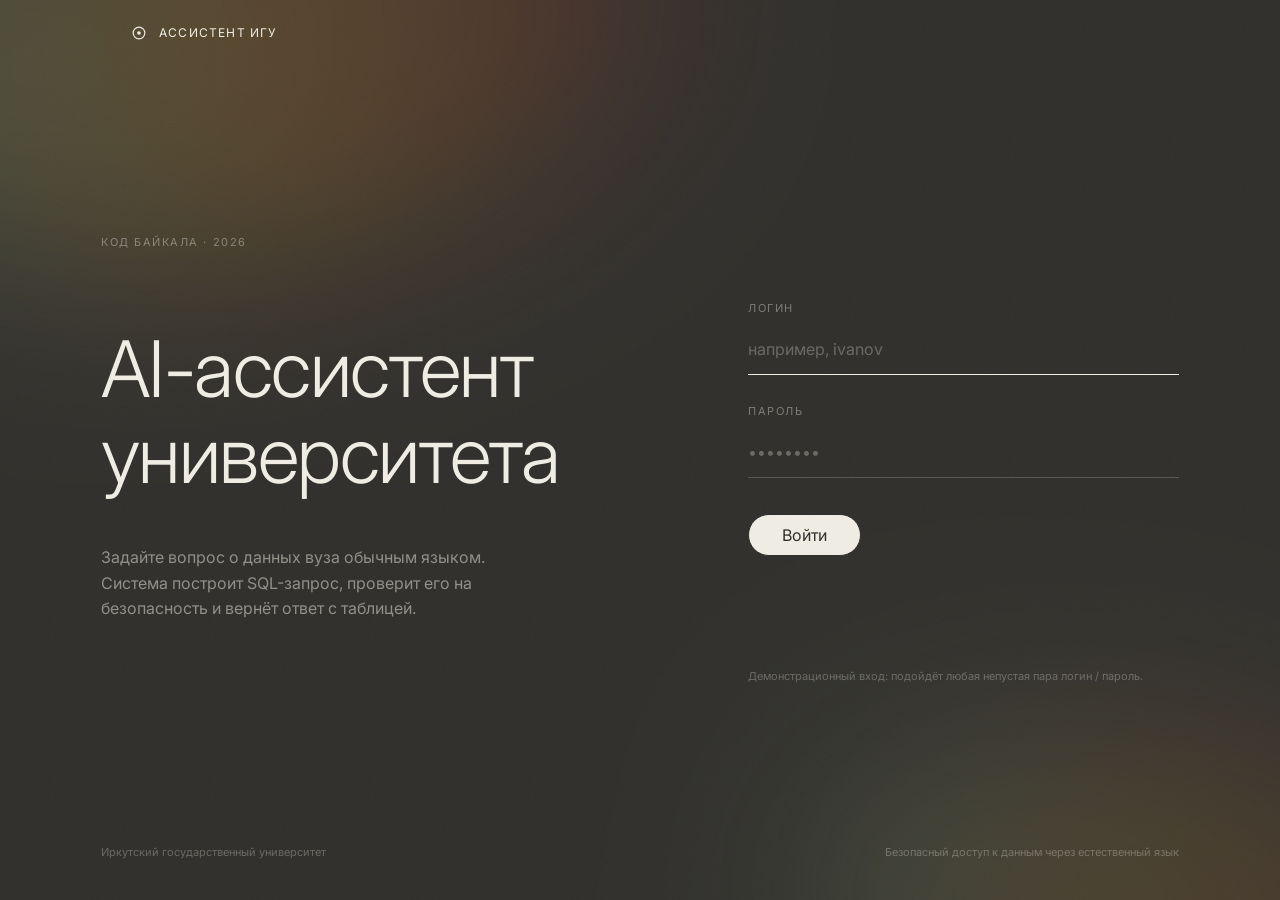
==== commit 7b9d644a: "Full rework design" ====
--- a/frontend/index.html
+++ b/frontend/index.html
@@ -3,166 +3,139 @@
 <head>
 <meta charset="UTF-8">
 <meta name="viewport" content="width=device-width, initial-scale=1, viewport-fit=cover">
-<meta name="description" content="Эхолот — AI-ассистент университета. Задайте вопрос о данных вуза обычным языком и получите ответ, SQL-запрос и таблицу.">
-<meta name="color-scheme" content="light dark">
-<title>Эхолот — AI-ассистент университета</title>
+<meta name="description" content="AI-ассистент университета — вопрос на естественном языке, безопасный SQL, ответ и таблица.">
+<meta name="color-scheme" content="dark">
+<title>AI-ассистент университета</title>
 
 <link rel="preconnect" href="https://fonts.googleapis.com">
 <link rel="preconnect" href="https://fonts.gstatic.com" crossorigin>
-<link rel="stylesheet" href="https://fonts.googleapis.com/css2?family=Inter:wght@400;500;600&family=JetBrains+Mono:wght@400;500&family=Unbounded:wght@600&display=swap">
+<link rel="stylesheet" href="https://fonts.googleapis.com/css2?family=Inter:wght@300;400;600&family=Raleway:wght@400&family=JetBrains+Mono:wght@400&display=swap">
 
-<link rel="icon" href="data:image/svg+xml,<svg xmlns='http://www.w3.org/2000/svg' viewBox='0 0 32 32'><circle cx='16' cy='16' r='3' fill='%2316C0D8'/><circle cx='16' cy='16' r='8' fill='none' stroke='%230E6E8C' stroke-width='2'/><circle cx='16' cy='16' r='13' fill='none' stroke='%230E6E8C' stroke-width='1.5' opacity='.45'/></svg>">
+<link rel="icon" href="data:image/svg+xml,<svg xmlns='http://www.w3.org/2000/svg' viewBox='0 0 32 32'><rect width='32' height='32' fill='%23302f2c'/><circle cx='16' cy='16' r='7' fill='none' stroke='%23efede3' stroke-width='1.5'/></svg>">
 <link rel="stylesheet" href="style.css">
 </head>
 
-<body>
+<body data-screen="auth">
 
 <!-- ═══════════════════════════════════════════════════════════════
-     Кнопка-пузырь. Видна только во встраиваемом режиме (?embed=1)
+     Иридесцентная атмосфера. Единственная цветная поверхность
+     в системе и только как медиа — никогда как заливка элементов.
      ═══════════════════════════════════════════════════════════ -->
-<button class="widget-launcher" id="widgetLauncher" type="button"
-        aria-label="Открыть чат с ассистентом" aria-expanded="false">
-  <svg class="widget-launcher__icon" viewBox="0 0 32 32" aria-hidden="true">
-    <circle cx="16" cy="16" r="3"/>
-    <path d="M16 8a8 8 0 0 1 8 8" fill="none" stroke-width="2.4" stroke-linecap="round"/>
-    <path d="M16 3a13 13 0 0 1 13 13" fill="none" stroke-width="2" stroke-linecap="round" opacity=".5"/>
-  </svg>
-  <span class="widget-launcher__pulse" aria-hidden="true"></span>
-</button>
+<div class="iridescence" aria-hidden="true">
+  <span class="iridescence__flow iridescence__flow--a"></span>
+  <span class="iridescence__flow iridescence__flow--b"></span>
+  <span class="iridescence__grain"></span>
+</div>
+
+<!-- ═══ Верхняя панель ═══════════════════════════════════════════ -->
+<header class="topbar">
+  <div class="topbar__inner">
+    <a class="wordmark" href="#" aria-label="AI-ассистент университета">
+      <span class="wordmark__mark" aria-hidden="true">
+        <svg viewBox="0 0 24 24"><circle cx="12" cy="12" r="7"/><circle cx="12" cy="12" r="2.2" fill="currentColor" stroke="none"/></svg>
+      </span>
+      <span class="wordmark__text">ассистент&nbsp;игу</span>
+    </a>
+
+    <nav class="topbar__session" id="session" hidden>
+      <span class="topbar__user" id="sessionUser"></span>
+      <span class="topbar__status" id="status" data-state="checking" title="Связь с сервером">
+        <span class="topbar__dot" aria-hidden="true"></span>
+        <span id="statusText">проверка</span>
+      </span>
+      <button class="pill-btn pill-btn--light" id="logoutBtn" type="button">Выйти</button>
+    </nav>
+  </div>
+</header>
 
 <!-- ═══════════════════════════════════════════════════════════════
-     «Жидкость» под стеклом: медленно дрейфующие цветные пятна,
-     которые панели преломляют через backdrop-filter
+     ЭКРАН 1 — авторизация
      ═══════════════════════════════════════════════════════════ -->
-<div class="aurora" aria-hidden="true">
-  <span class="aurora__orb aurora__orb--1"></span>
-  <span class="aurora__orb aurora__orb--2"></span>
-  <span class="aurora__orb aurora__orb--3"></span>
-  <span class="aurora__orb aurora__orb--4"></span>
-  <span class="aurora__grain"></span>
-</div>
+<main class="auth" id="authScreen">
+  <div class="auth__inner">
 
-<div class="app" id="app">
+    <p class="eyebrow">Код Байкала · 2026</p>
 
-  <!-- ═════════════════════════════════════════════════════════════
-       Боковая панель: бренд, роли, пресеты, политика данных, статус
-       ═════════════════════════════════════════════════════════ -->
-  <aside class="rail" id="rail">
+    <h1 class="auth__title">
+      AI-ассистент<br>университета
+    </h1>
 
-    <header class="rail__brand">
-      <span class="brand-mark" aria-hidden="true">
-        <svg viewBox="0 0 40 40">
-          <circle class="brand-mark__core" cx="20" cy="20" r="3.6"/>
-          <circle class="brand-mark__ring" cx="20" cy="20" r="9"  style="--i:0"/>
-          <circle class="brand-mark__ring" cx="20" cy="20" r="14" style="--i:1"/>
-          <circle class="brand-mark__ring" cx="20" cy="20" r="18.5" style="--i:2"/>
-        </svg>
-      </span>
-      <span class="brand-text">
-        <b class="brand-text__name">Эхолот</b>
-        <span class="brand-text__sub">данные университета</span>
-      </span>
-      <button class="rail__close" id="railClose" type="button" aria-label="Закрыть панель">
-        <svg viewBox="0 0 20 20" aria-hidden="true"><path d="M5 5l10 10M15 5L5 15" stroke-width="1.8" stroke-linecap="round"/></svg>
-      </button>
-    </header>
+    <p class="auth__lead">
+      Задайте вопрос о данных вуза обычным языком. Система построит SQL-запрос,
+      проверит его на безопасность и вернёт ответ с таблицей.
+    </p>
 
-    <div class="rail__scroll">
-
-      <!-- Роль пользователя -->
-      <section class="rail__block">
-        <h2 class="rail__title">Я в университете</h2>
-        <div class="roles" id="roles" role="radiogroup" aria-label="Категория пользователя"></div>
-      </section>
-
-      <!-- Пресеты вопросов под выбранную роль -->
-      <section class="rail__block">
-        <h2 class="rail__title">Попробуйте спросить</h2>
-        <ul class="presets" id="presets"></ul>
-      </section>
-
-      <!-- Политика персональных данных -->
-      <section class="rail__block">
-        <h2 class="rail__title">Политика данных</h2>
-        <ul class="policy">
-          <li class="policy__item policy__item--allow">
-            <span class="policy__mark" aria-hidden="true">✓</span>
-            <span>ФИО преподавателей, деканов и сотрудников</span>
-          </li>
-          <li class="policy__item policy__item--deny">
-            <span class="policy__mark" aria-hidden="true">✕</span>
-            <span>Персональные данные студентов и абитуриентов — только в агрегированном виде</span>
-          </li>
-        </ul>
-        <p class="policy__note">Вводить SQL не нужно и нельзя — ассистент понимает обычный русский язык.</p>
-      </section>
-
-    </div>
-
-    <footer class="rail__foot">
-      <span class="status" id="status" data-state="checking">
-        <span class="status__dot" aria-hidden="true"></span>
-        <span class="status__text" id="statusText">Проверяю связь…</span>
-      </span>
-      <span class="rail__sign">Код Байкала · ИГУ</span>
-    </footer>
-  </aside>
-
-  <div class="rail-scrim" id="railScrim" hidden></div>
-
-  <!-- ═════════════════════════════════════════════════════════════
-       Чат
-       ═════════════════════════════════════════════════════════ -->
-  <main class="chat">
-
-    <header class="chat__bar">
-      <button class="icon-btn chat__menu" id="railOpen" type="button" aria-label="Открыть панель">
-        <svg viewBox="0 0 20 20" aria-hidden="true"><path d="M3 6h14M3 10h14M3 14h14" stroke-width="1.8" stroke-linecap="round"/></svg>
-      </button>
-
-      <div class="chat__id">
-        <h1 class="chat__name">AI-ассистент университета</h1>
-        <p class="chat__role" id="chatRole">режим: абитуриент</p>
+    <form class="auth__form" id="authForm" novalidate>
+      <div class="input-group">
+        <label class="input-group__label" for="login">Логин</label>
+        <input id="login" name="login" type="text" autocomplete="username"
+               placeholder="например, ivanov" required>
       </div>
 
-      <span class="status status--compact" id="statusMini" data-state="checking">
-        <span class="status__dot" aria-hidden="true"></span>
-      </span>
+      <div class="input-group">
+        <label class="input-group__label" for="password">Пароль</label>
+        <input id="password" name="password" type="password" autocomplete="current-password"
+               placeholder="••••••••" required>
+      </div>
 
-      <button class="icon-btn" id="clearBtn" type="button" aria-label="Очистить историю" title="Очистить историю">
-        <svg viewBox="0 0 20 20" aria-hidden="true">
-          <path d="M4 6h12M8 6V4.5h4V6M6.5 6l.6 9.5h5.8L13.5 6" fill="none" stroke-width="1.5" stroke-linecap="round" stroke-linejoin="round"/>
-        </svg>
-      </button>
+      <p class="auth__error" id="authError" role="alert" hidden></p>
 
-      <button class="icon-btn widget-only" id="widgetClose" type="button" aria-label="Свернуть чат">
-        <svg viewBox="0 0 20 20" aria-hidden="true"><path d="M5 5l10 10M15 5L5 15" stroke-width="1.8" stroke-linecap="round"/></svg>
-      </button>
-    </header>
-
-    <div class="thread" id="thread" role="log" aria-live="polite" aria-relevant="additions text"></div>
-
-    <!-- Пресеты дублируются над полем ввода на узких экранах -->
-    <div class="quick" id="quick" aria-label="Быстрые вопросы"></div>
-
-    <form class="composer" id="composer" autocomplete="off">
-      <div class="composer__field">
-        <label class="sr-only" for="userInput">Вопрос к ассистенту</label>
-        <textarea id="userInput" class="composer__input" rows="1" maxlength="600"
-                  placeholder="Спросите о данных университета…" enterkeyhint="send"></textarea>
-        <button class="composer__send" id="sendBtn" type="submit" aria-label="Отправить вопрос">
-          <svg viewBox="0 0 24 24" aria-hidden="true">
-            <path d="M4 11.5 20 4l-7.5 16-2-6.5-6.5-2z" stroke-width="1.7" stroke-linejoin="round" fill="none"/>
-          </svg>
-        </button>
-      </div>
-      <p class="composer__hint">
-        <kbd>Enter</kbd> — отправить · <kbd>Shift</kbd>+<kbd>Enter</kbd> — новая строка
-      </p>
+      <button class="pill-btn pill-btn--dark auth__submit" type="submit">Войти</button>
     </form>
 
-  </main>
-</div>
+    <p class="auth__note">
+      Демонстрационный вход: подойдёт любая непустая пара логин / пароль.
+    </p>
+  </div>
+
+  <footer class="auth__foot">
+    <span>Иркутский государственный университет</span>
+    <span>Безопасный доступ к данным через естественный язык</span>
+  </footer>
+</main>
+
+<!-- ═══════════════════════════════════════════════════════════════
+     ЭКРАН 2 — чат
+     ═══════════════════════════════════════════════════════════ -->
+<main class="chat" id="chatScreen" hidden>
+
+  <div class="chat__thread" id="thread" role="log" aria-live="polite" aria-relevant="additions">
+    <!-- Приветственный блок; заменяется историей после первого вопроса -->
+    <section class="intro" id="intro">
+      <p class="eyebrow">Начало диалога</p>
+      <h2 class="intro__title">Спросите о данных<br>университета</h2>
+
+      <ul class="intro__list">
+        <li><button class="intro__item" type="button">Сколько студентов обучается на каждом факультете?</button></li>
+        <li><button class="intro__item" type="button">Какой средний балл ЕГЭ у поступивших в 2025 году?</button></li>
+        <li><button class="intro__item" type="button">Сколько бюджетных мест осталось?</button></li>
+        <li><button class="intro__item" type="button">Какая кафедра имеет наибольшую учебную нагрузку?</button></li>
+      </ul>
+
+      <p class="intro__policy">
+        Персональные данные студентов и абитуриентов не выводятся —
+        только агрегированные и обезличенные показатели.
+      </p>
+    </section>
+  </div>
+
+  <div class="chat-loader" id="loader" aria-hidden="true">
+    <span class="loader-dot"></span>
+    <span class="loader-dot"></span>
+    <span class="loader-dot"></span>
+  </div>
+
+  <form class="composer" id="composer" autocomplete="off">
+    <div class="composer__inner">
+      <div class="input-group input-group--flush">
+        <label class="sr-only" for="messageInput">Вопрос к ассистенту</label>
+        <input id="messageInput" type="text" maxlength="600" placeholder="Ваш вопрос…" enterkeyhint="send">
+      </div>
+      <button class="pill-btn pill-btn--dark composer__send" id="sendBtn" type="submit">Спросить</button>
+    </div>
+  </form>
+
+</main>
 
 <script src="script.js"></script>
 </body>
--- a/frontend/style.css
+++ b/frontend/style.css
@@ -1,158 +1,112 @@
 /* ═══════════════════════════════════════════════════════════════════════
-   ЭХОЛОТ — AI-ассистент университета
-   Палитра: Ghost White #F7F7FF · Persian Indigo #27187E
-   Стиль:   liquid glass — матовое стекло поверх дрейфующей «жидкости»
-
-   1. Токены              7. Сообщения
-   2. База и утилиты      8. SQL, explain, таблицы
-   3. Стекло (примитив)   9. Сонар
-   4. Аврора и каркас    10. Композер
-   5. Боковая панель     11. Виджет · адаптив · темы · motion
-   6. Шапка чата
+   AI-АССИСТЕНТ УНИВЕРСИТЕТА — monopo saigon style system
+   ───────────────────────────────────────────────────────────────────────
+   Палитра:  Asphalt #302f2c (фон) · Paper #efede3 (текст)
+   Радиусы:  0px на всём, 75px только на кнопках и тегах — без промежутка
+   Тени:     отсутствуют. Разделение — цветом и волосяной линией 1px
+   Цвет:     только в иридесцентной атмосфере, никогда в элементах UI
+   Моушн:    cubic-bezier(0.19, 1, 0.22, 1), 0.8–1.25s на трансформах
+
+   1. Токены          6. Экран авторизации
+   2. База            7. Чат: лента и сообщения
+   3. Примитивы       8. SQL-блок и таблицы
+   4. Иридесценция    9. Загрузка и композер
+   5. Верхняя панель 10. Адаптив · motion · печать
    ═══════════════════════════════════════════════════════════════════ */
 
 /* ═══ 1. ТОКЕНЫ ═══════════════════════════════════════════════════════ */
 :root {
-  /* — Основа палитры (из референса) — */
-  --ghost:        #F7F7FF;   /* Ghost White     */
-  --indigo:       #27187E;   /* Persian Indigo  */
-
-  /* — Производные оттенки индиго — */
-  --indigo-950:   #120B3D;
-  --indigo-900:   #1B1059;
-  --indigo-700:   #31219A;
-  --indigo-500:   #4B37C8;
-  --indigo-300:   #8C7BEE;
-  --indigo-100:   #DEDAFB;
-
-  /* — Текст — */
-  --ink:          #1B1059;
-  --ink-2:        #514497;
-  --ink-3:        #8B82BC;
-
-  /* — Поверхности — */
-  --paper:        #F7F7FF;
-  --surface:      #FFFFFF;
-  --surface-2:    #F0EFFB;
-  --line:         #DEDAFB;
-  --line-soft:    #E9E7FC;
-
-  /* — Акценты и «жидкость», просвечивающая сквозь стекло — */
-  --accent-glow:  #6A5AE0;
-  --aurora-1:     #6A5AE0;   /* фиолетовый */
-  --aurora-2:     #FF7A45;   /* коралловый */
-  --aurora-3:     #22D3EE;   /* циан       */
-  --aurora-4:     #E879F9;   /* маджента   */
-  --aurora-alpha: .50;
-  --grain-alpha:  .035;
-
-  /* — Заливка акцентом + контрастный текст поверх неё — */
-  --accent-solid:       linear-gradient(135deg, #3B2AA8 0%, #27187E 100%);
-  --accent-solid-hover: linear-gradient(135deg, #4B37C8 0%, #31219A 100%);
-  --accent-solid-ink:   #FFFFFF;
-
-  /* — Семантика — */
-  --amber:      #B26B00;
-  --amber-soft: rgba(245, 158, 11, .14);
-  --amber-line: rgba(245, 158, 11, .38);
-  --green:      #067A55;
-  --green-soft: rgba(16, 185, 129, .15);
-  --red:        #C81E4C;
-  --red-soft:   rgba(244, 63, 94, .13);
-  --red-line:   rgba(244, 63, 94, .36);
-
-  /* — СТЕКЛО — */
-  --glass-bg:        rgba(255, 255, 255, .52);
-  --glass-bg-strong: rgba(255, 255, 255, .70);
-  --glass-bg-soft:   rgba(255, 255, 255, .34);
-  --glass-border:    rgba(255, 255, 255, .75);
-  --glass-rim:       rgba(255, 255, 255, .95);   /* блик по верхней кромке */
-  --glass-blur:      18px;
-  --glass-blur-lg:   28px;
-  --glass-sat:       180%;
-
-  --shadow-sm: 0 2px 8px rgba(39, 24, 126, .07);
-  --shadow-md: 0 8px 28px rgba(39, 24, 126, .11);
-  --shadow-lg: 0 24px 64px rgba(39, 24, 126, .22);
+  /* — Поверхности и текст — */
+  --color-asphalt:    #302f2c;
+  --color-asphalt-2:  #262523;
+  --color-paper:      #efede3;
+
+  /* Paper с прозрачностью — вся иерархия строится на ней */
+  --paper-06:  rgba(239, 237, 227, .06);
+  --paper-10:  rgba(239, 237, 227, .10);
+  --paper-15:  rgba(239, 237, 227, .15);
+  --paper-20:  rgba(239, 237, 227, .20);
+  --paper-30:  rgba(239, 237, 227, .30);
+  --paper-40:  rgba(239, 237, 227, .40);
+  --paper-50:  rgba(239, 237, 227, .50);
+  --paper-70:  rgba(239, 237, 227, .70);
+
+  /* — Иридесценция: только как медиа — */
+  --gradient-iridescent: linear-gradient(90deg,
+    rgb(160, 224, 171) 0%,
+    rgb(255, 172, 46) 50%,
+    rgb(165, 45, 37) 100%);
+
+  /* — Стекло — */
+  --glass-bg:   rgba(48, 47, 44, .72);
+  --glass-blur: 20px;
 
   /* — Типографика — */
-  --font-display: "Unbounded", "Inter", system-ui, sans-serif;
-  --font-body:    "Inter", -apple-system, "Segoe UI", Roboto, sans-serif;
-  --font-mono:    "JetBrains Mono", ui-monospace, "SF Mono", Consolas, monospace;
-
-  /* — Радиусы: стекло любит крупные скругления — */
-  --r-sm: 12px;
-  --r-md: 18px;
-  --r-lg: 24px;
-  --r-xl: 30px;
-  --r-pill: 999px;
-
-  --rail-w: 300px;
-  --ease: cubic-bezier(.22, .68, .32, 1);
-}
-
-/* Тёмная тема: глубокий индиго, стекло темнеет, «жидкость» ярче */
-@media (prefers-color-scheme: dark) {
-  :root {
-    --ink:       #EDEBFF;
-    --ink-2:     #B4ACE8;
-    --ink-3:     #7E74B8;
-
-    --paper:     #0B0729;
-    --surface:   #150E42;
-    --surface-2: #1D1454;
-    --line:      #2E2270;
-    --line-soft: #241A5F;
-
-    --indigo-100: #2E2270;
-    --indigo-300: #A99BF7;
-
-    --aurora-alpha: .40;
-    --grain-alpha:  .05;
-
-    --accent-solid:       linear-gradient(135deg, #4B37C8 0%, #2E2087 100%);
-    --accent-solid-hover: linear-gradient(135deg, #5B46DE 0%, #3B2AA8 100%);
-    --accent-solid-ink:   #FFFFFF;
-
-    --amber:      #FBBF24;
-    --amber-soft: rgba(245, 158, 11, .16);
-    --amber-line: rgba(245, 158, 11, .34);
-    --green:      #34D399;
-    --green-soft: rgba(16, 185, 129, .17);
-    --red:        #FB7185;
-    --red-soft:   rgba(244, 63, 94, .16);
-    --red-line:   rgba(244, 63, 94, .34);
-
-    --glass-bg:        rgba(124, 110, 224, .13);
-    --glass-bg-strong: rgba(124, 110, 224, .20);
-    --glass-bg-soft:   rgba(124, 110, 224, .08);
-    --glass-border:    rgba(255, 255, 255, .14);
-    --glass-rim:       rgba(255, 255, 255, .30);
-
-    --shadow-sm: 0 2px 8px rgba(0, 0, 0, .35);
-    --shadow-md: 0 8px 28px rgba(0, 0, 0, .45);
-    --shadow-lg: 0 24px 64px rgba(0, 0, 0, .62);
-  }
-}
-
-/* ═══ 2. БАЗА И УТИЛИТЫ ═══════════════════════════════════════════════ */
+  --font-primary: "Inter", ui-sans-serif, system-ui, -apple-system, "Segoe UI", Roboto, sans-serif;
+  --font-raleway: "Raleway", var(--font-primary);
+  --font-mono:    "JetBrains Mono", "Fira Code", ui-monospace, Consolas, monospace;
+
+  --font-weight-light:    300;
+  --font-weight-regular:  400;
+  --font-weight-semibold: 600;
+
+  --text-micro:      11px;
+  --text-caption:    12px;
+  --text-body-sm:    16px;
+  --text-body:       18px;
+  --text-subheading: 39px;
+  --text-heading-sm: 54px;
+  --text-heading:    78px;
+
+  /* — Пространство: база 4px — */
+  --spacing-8:   8px;
+  --spacing-12:  12px;
+  --spacing-28:  28px;
+  --spacing-40:  40px;
+  --spacing-48:  48px;
+  --spacing-64:  64px;
+  --spacing-68:  68px;
+  --spacing-152: 152px;
+
+  --page-max-width: 1078px;
+  --section-gap:    46px;
+  --element-gap:    14px;
+  --topbar-h:       66px;
+
+  /* — Радиусы: только два значения — */
+  --radius-flat: 0px;
+  --radius-pill: 75px;
+
+  /* — Кривые и длительности — */
+  --ease-glide: cubic-bezier(0.19, 1, 0.22, 1);
+  --dur-slow:   1.25s;
+  --dur-glide:  0.8s;
+  --dur-micro:  0.4s;
+}
+
+/* ═══ 2. БАЗА ═════════════════════════════════════════════════════════ */
 *, *::before, *::after { box-sizing: border-box; }
 
-html, body { height: 100%; }
+html { height: 100%; }
 
 body {
-  margin: 0;
-  font-family: var(--font-body);
-  font-size: 15px;
+  min-height: 100%;
+  margin: 0;
+  font-family: var(--font-primary);
+  font-size: var(--text-body-sm);
+  font-weight: var(--font-weight-regular);
   line-height: 1.55;
-  color: var(--ink);
-  background: var(--paper);
+  color: var(--color-paper);
+  background: var(--color-asphalt);
   -webkit-font-smoothing: antialiased;
   text-rendering: optimizeLegibility;
 }
 
 svg { stroke: currentColor; fill: none; }
-button { font: inherit; color: inherit; cursor: pointer; }
+
+button, input { font: inherit; color: inherit; }
+
+[hidden] { display: none !important; }
 
 .sr-only {
   position: absolute; width: 1px; height: 1px;
@@ -161,877 +115,641 @@
 }
 
 :focus-visible {
-  outline: 2px solid var(--accent-glow);
-  outline-offset: 2px;
-  border-radius: 6px;
-}
-
-::selection { background: rgba(106, 90, 224, .22); color: var(--ink); }
-
-.rail__scroll, .thread, .sql__code, .tbl-scroll {
-  scrollbar-width: thin;
-  scrollbar-color: rgba(106, 90, 224, .35) transparent;
-}
-.rail__scroll::-webkit-scrollbar,
-.thread::-webkit-scrollbar,
-.sql__code::-webkit-scrollbar,
-.tbl-scroll::-webkit-scrollbar { width: 9px; height: 9px; }
-.rail__scroll::-webkit-scrollbar-thumb,
-.thread::-webkit-scrollbar-thumb,
-.sql__code::-webkit-scrollbar-thumb,
-.tbl-scroll::-webkit-scrollbar-thumb {
-  background: rgba(106, 90, 224, .32);
-  border-radius: var(--r-pill);
-  border: 2px solid transparent;
-  background-clip: content-box;
-}
-
-/* ═══ 3. СТЕКЛО — БАЗОВЫЙ ПРИМИТИВ ════════════════════════════════════
-   Матовая полупрозрачная заливка + светлая кромка + блик сверху.
-
-   Разделено на две группы намеренно. Размытие фона (backdrop-filter) —
-   дорогая операция, поэтому оно только на крупных неподвижных
-   поверхностях, за которыми реально что-то прокручивается. Пузыри
-   сообщений лежат поверх авроры, а она и так размыта до 72px — резких
-   деталей за ними нет, и блюр там не дал бы видимой разницы, зато
-   при длинной истории означал бы десятки размывающих слоёв на скролле.
+  outline: 1px solid var(--color-paper);
+  outline-offset: 3px;
+}
+
+::selection { background: var(--paper-20); color: var(--color-paper); }
+
+/* Скроллбар — волосяной, в тон системе */
+* { scrollbar-width: thin; scrollbar-color: var(--paper-20) transparent; }
+*::-webkit-scrollbar { width: 8px; height: 8px; }
+*::-webkit-scrollbar-thumb { background: var(--paper-15); border: 2px solid transparent; background-clip: content-box; }
+*::-webkit-scrollbar-track { background: transparent; }
+
+/* Надзаголовок: 11px капс, единственный «лейбл» системы */
+.eyebrow {
+  margin: 0;
+  font-size: var(--text-micro);
+  font-weight: var(--font-weight-regular);
+  line-height: 1.36;
+  letter-spacing: .14em;
+  text-transform: uppercase;
+  color: var(--paper-40);
+}
+
+/* ═══ 3. ПРИМИТИВЫ ════════════════════════════════════════════════════ */
+
+/* — Кнопка-пилюля: единственный скруглённый элемент системы — */
+.pill-btn {
+  display: inline-block;
+  padding: 11px 33px;
+  border-radius: var(--radius-pill);
+  font-family: var(--font-primary);
+  font-size: var(--text-body-sm);
+  font-weight: var(--font-weight-regular);
+  line-height: 1.15;
+  cursor: pointer;
+  transition:
+    background var(--dur-micro) var(--ease-glide),
+    color var(--dur-micro) var(--ease-glide),
+    border-color var(--dur-micro) var(--ease-glide),
+    letter-spacing var(--dur-glide) var(--ease-glide);
+  border: 1px solid transparent;
+  background: transparent;
+  text-align: center;
+  white-space: nowrap;
+}
+
+.pill-btn--light {
+  border-color: var(--color-paper);
+  color: var(--color-paper);
+}
+.pill-btn--light:hover { background: var(--paper-10); letter-spacing: .02em; }
+
+.pill-btn--dark {
+  border-color: var(--color-asphalt);
+  color: var(--color-asphalt);
+  background: var(--color-paper);
+}
+.pill-btn--dark:hover {
+  background: var(--color-asphalt);
+  color: var(--color-paper);
+  border-color: var(--color-asphalt);
+  letter-spacing: .02em;
+}
+
+.pill-btn:disabled {
+  opacity: .35;
+  cursor: not-allowed;
+  letter-spacing: normal;
+}
+.pill-btn--dark:disabled:hover { background: var(--color-paper); color: var(--color-asphalt); }
+.pill-btn--light:disabled:hover { background: transparent; }
+
+/* — Поле ввода: 0px радиус, подчёркивание вместо рамки — */
+.input-group { position: relative; }
+
+.input-group__label {
+  display: block;
+  margin-bottom: var(--spacing-8);
+  font-size: var(--text-micro);
+  letter-spacing: .14em;
+  text-transform: uppercase;
+  color: var(--paper-40);
+}
+
+.input-group input {
+  width: 100%;
+  padding: 12px 0;
+  border: none;
+  border-bottom: 1px solid var(--paper-20);
+  background: transparent;
+  color: var(--color-paper);
+  font-family: var(--font-primary);
+  font-size: var(--text-body-sm);
+  border-radius: var(--radius-flat);
+  transition: border-color .3s var(--ease-glide);
+}
+.input-group input:focus {
+  outline: none;
+  border-bottom-color: var(--color-paper);
+}
+.input-group input::placeholder { color: var(--paper-30); }
+
+/* ═══ 4. ИРИДЕСЦЕНЦИЯ ═════════════════════════════════════════════════
+   Зелёный → янтарный → оксблад, растворённые в асфальте. Медленное
+   течение вместо статичного градиента: «жидкий свет» под текстом.
    ═══════════════════════════════════════════════════════════════════ */
-
-/* — группа 1: хром интерфейса, с размытием фона — */
-.rail,
-.chat__bar,
-.composer,
-.widget-launcher,
-body.is-embed .app {
-  background: var(--glass-bg);
-  -webkit-backdrop-filter: blur(var(--glass-blur)) saturate(var(--glass-sat));
-  backdrop-filter: blur(var(--glass-blur)) saturate(var(--glass-sat));
-  border: 1px solid var(--glass-border);
-  box-shadow:
-    inset 0 1px 0 var(--glass-rim),          /* блик по верхней кромке */
-    inset 0 -1px 0 rgba(255, 255, 255, .18),
-    var(--shadow-md);
-}
-
-/* — группа 2: содержимое ленты, стекло без размытия — */
-.msg--bot .msg__bubble,
-.msg--error .msg__bubble,
-.sql,
-.tbl-scroll,
-.hello__card {
-  background: var(--glass-bg-strong);
-  border: 1px solid var(--glass-border);
-  box-shadow:
-    inset 0 1px 0 var(--glass-rim),
-    inset 0 -1px 0 rgba(255, 255, 255, .18),
-    var(--shadow-sm);
-}
-
-/* Панели во всю высоту/ширину скругляются только адаптивом */
-.rail, .chat__bar, .composer { border-radius: 0; }
-
-/* ═══ 4. АВРОРА И КАРКАС ══════════════════════════════════════════════ */
-
-/* «Жидкость» под стеклом — четыре цветных пятна в медленном дрейфе */
-.aurora {
+.iridescence {
   position: fixed; inset: 0;
   z-index: 0; overflow: hidden;
   pointer-events: none;
-  background: var(--paper);
-}
-
-.aurora__orb {
+  background: var(--color-asphalt);
+}
+
+.iridescence__flow {
   position: absolute;
+  background-image: var(--gradient-iridescent);
+  filter: blur(90px);
+  will-change: transform;
+}
+
+/* Пятна намеренно не покрывают экран целиком: между ними и по центру
+   должен оставаться чистый асфальт, иначе фон уходит в мутный бурый. */
+.iridescence__flow--a {
+  width: 68vw; height: 52vh;
+  top: -22vh; left: -16vw;
+  opacity: .20;
   border-radius: 50%;
-  filter: blur(72px);
-  opacity: var(--aurora-alpha);
-  will-change: transform;
-}
-
-.aurora__orb--1 {
-  width: 46vw; height: 46vw; min-width: 380px; min-height: 380px;
-  top: -12%; left: -8%;
-  background: radial-gradient(circle at 50% 50%, var(--aurora-1), transparent 68%);
-  animation: drift-1 26s ease-in-out infinite alternate;
-}
-.aurora__orb--2 {
-  width: 38vw; height: 38vw; min-width: 320px; min-height: 320px;
-  top: 8%; right: -6%;
-  background: radial-gradient(circle at 50% 50%, var(--aurora-2), transparent 68%);
-  animation: drift-2 32s ease-in-out infinite alternate;
-}
-.aurora__orb--3 {
-  width: 42vw; height: 42vw; min-width: 340px; min-height: 340px;
-  bottom: -16%; left: 22%;
-  background: radial-gradient(circle at 50% 50%, var(--aurora-3), transparent 68%);
-  animation: drift-3 29s ease-in-out infinite alternate;
-}
-.aurora__orb--4 {
-  width: 30vw; height: 30vw; min-width: 260px; min-height: 260px;
-  bottom: 6%; right: 14%;
-  background: radial-gradient(circle at 50% 50%, var(--aurora-4), transparent 66%);
-  animation: drift-4 35s ease-in-out infinite alternate;
-}
-
-@keyframes drift-1 { to { transform: translate3d(14vw,  10vh, 0) scale(1.18); } }
-@keyframes drift-2 { to { transform: translate3d(-12vw, 16vh, 0) scale(1.12); } }
-@keyframes drift-3 { to { transform: translate3d(10vw, -14vh, 0) scale(1.22); } }
-@keyframes drift-4 { to { transform: translate3d(-14vw, -8vh, 0) scale(1.15); } }
-
-/* Мелкое зерно поверх — убирает бандинг на градиентах */
-.aurora__grain {
+  transform: rotate(-8deg);
+  animation: flow-a 34s var(--ease-glide) infinite alternate;
+}
+
+.iridescence__flow--b {
+  width: 58vw; height: 44vh;
+  bottom: -26vh; right: -20vw;
+  opacity: .14;
+  border-radius: 50%;
+  transform: rotate(12deg);
+  animation: flow-b 42s var(--ease-glide) infinite alternate;
+}
+
+@keyframes flow-a {
+  to { transform: rotate(6deg) translate3d(8vw, 10vh, 0) scale(1.16); }
+}
+@keyframes flow-b {
+  to { transform: rotate(-10deg) translate3d(-10vw, -8vh, 0) scale(1.22); }
+}
+
+/* Зерно поверх — убирает бандинг, добавляет плёночную фактуру */
+.iridescence__grain {
   position: absolute; inset: 0;
-  opacity: var(--grain-alpha);
-  background-image: url("data:image/svg+xml,%3Csvg xmlns='http://www.w3.org/2000/svg' width='140' height='140'%3E%3Cfilter id='n'%3E%3CfeTurbulence type='fractalNoise' baseFrequency='.85' numOctaves='3'/%3E%3C/filter%3E%3Crect width='140' height='140' filter='url(%23n)'/%3E%3C/svg%3E");
-}
-
-.app {
+  opacity: .035;
+  background-image: url("data:image/svg+xml,%3Csvg xmlns='http://www.w3.org/2000/svg' width='160' height='160'%3E%3Cfilter id='n'%3E%3CfeTurbulence type='fractalNoise' baseFrequency='.8' numOctaves='4'/%3E%3C/filter%3E%3Crect width='160' height='160' filter='url(%23n)'/%3E%3C/svg%3E");
+}
+
+/* ═══ 5. ВЕРХНЯЯ ПАНЕЛЬ ═══════════════════════════════════════════════ */
+.topbar {
+  position: fixed; top: 0; left: 0; right: 0;
+  z-index: 20;
+  height: var(--topbar-h);
+  display: flex; align-items: center;
+}
+
+body[data-screen="chat"] .topbar {
+  background: var(--glass-bg);
+  -webkit-backdrop-filter: blur(var(--glass-blur)) saturate(140%);
+  backdrop-filter: blur(var(--glass-blur)) saturate(140%);
+  border-bottom: 1px solid var(--paper-10);
+}
+
+.topbar__inner {
+  width: 100%;
+  max-width: var(--page-max-width);
+  margin: 0 auto;
+  padding: 0 var(--spacing-28);
+  display: flex; align-items: center; gap: var(--spacing-28);
+}
+
+.wordmark {
+  display: inline-flex; align-items: center; gap: 10px;
+  text-decoration: none;
+  color: var(--color-paper);
+  font-size: var(--text-body-sm);
+  letter-spacing: .02em;
+  transition: opacity var(--dur-micro) var(--ease-glide);
+}
+.wordmark:hover { opacity: .7; }
+.wordmark__mark { width: 20px; height: 20px; flex: none; }
+.wordmark__mark svg { width: 100%; height: 100%; stroke-width: 1.4; }
+.wordmark__text { text-transform: uppercase; letter-spacing: .1em; font-size: var(--text-caption); }
+
+.topbar__session {
+  margin-left: auto;
+  display: flex; align-items: center; gap: var(--spacing-28);
+}
+
+.topbar__user {
+  font-size: var(--text-caption);
+  letter-spacing: .06em;
+  color: var(--paper-70);
+}
+
+.topbar__status {
+  display: inline-flex; align-items: center; gap: var(--spacing-8);
+  font-size: var(--text-micro);
+  letter-spacing: .12em;
+  text-transform: uppercase;
+  color: var(--paper-40);
+}
+.topbar__dot {
+  width: 6px; height: 6px; border-radius: 50%;
+  background: var(--paper-30);
+  transition: background var(--dur-micro) var(--ease-glide);
+}
+.topbar__status[data-state="online"]  .topbar__dot { background: var(--color-paper); }
+.topbar__status[data-state="offline"] .topbar__dot { background: var(--paper-20); }
+.topbar__status[data-state="checking"] .topbar__dot { animation: pulse 1.4s ease-in-out infinite; }
+@keyframes pulse { 50% { opacity: .3; } }
+
+/* ═══ 6. ЭКРАН АВТОРИЗАЦИИ ════════════════════════════════════════════ */
+.auth {
   position: relative; z-index: 1;
+  min-height: 100vh; min-height: 100dvh;
+  display: flex; flex-direction: column;
+  padding: calc(var(--topbar-h) + var(--spacing-48)) var(--spacing-28) var(--spacing-40);
+}
+
+.auth__inner {
+  width: 100%;
+  max-width: var(--page-max-width);
+  margin: auto;
   display: grid;
-  grid-template-columns: var(--rail-w) minmax(0, 1fr);
-  height: 100dvh;
-}
-
-.rail, .chat { position: relative; min-height: 0; }
-
-/* ═══ 5. БОКОВАЯ ПАНЕЛЬ ═══════════════════════════════════════════════ */
-.rail {
-  display: flex;
-  flex-direction: column;
-  border-width: 0 1px 0 0;
-  box-shadow: inset 0 1px 0 var(--glass-rim), var(--shadow-sm);
-}
-
-.rail__brand {
-  display: flex; align-items: center; gap: 12px;
-  padding: 18px 18px 16px;
-  border-bottom: 1px solid var(--glass-border);
-}
-
-.brand-mark { flex: none; width: 38px; height: 38px; }
-.brand-mark svg { width: 100%; height: 100%; overflow: visible; }
-.brand-mark__core { fill: var(--accent-glow); stroke: none; }
-.brand-mark__ring {
-  fill: none;
-  stroke: var(--indigo-500);
-  stroke-width: 1.8;
-  transform-origin: 20px 20px;
-  animation: sonar-ring 3.2s var(--ease) infinite;
-  animation-delay: calc(var(--i) * .45s);
-}
-@keyframes sonar-ring {
-  0%        { opacity: 0;   transform: scale(.35); }
-  22%       { opacity: .85; }
-  70%, 100% { opacity: 0;   transform: scale(1.15); }
-}
-
-.brand-text { display: flex; flex-direction: column; min-width: 0; }
-.brand-text__name {
-  font-family: var(--font-display);
-  font-size: 17px; font-weight: 600; letter-spacing: -.02em;
-}
-.brand-text__sub {
-  font-size: 11.5px; color: var(--ink-3);
-  letter-spacing: .04em; text-transform: uppercase;
-}
-
-.rail__close { display: none; margin-left: auto; }
-
-.rail__scroll { flex: 1; min-height: 0; overflow-y: auto; padding: 4px 0 8px; }
-
-.rail__block { padding: 16px 18px; border-bottom: 1px solid var(--glass-border); }
-.rail__block:last-child { border-bottom: 0; }
-
-.rail__title {
-  margin: 0 0 10px;
-  font-size: 11px; font-weight: 600;
-  letter-spacing: .09em; text-transform: uppercase;
-  color: var(--ink-3);
-}
-
-/* — роли — */
-.roles { display: grid; gap: 6px; }
-
-.role {
-  display: flex; align-items: center; gap: 10px;
-  width: 100%; padding: 9px 11px;
-  border: 1px solid transparent; border-radius: var(--r-md);
-  background: transparent; text-align: left;
-  transition: background .18s var(--ease), border-color .18s var(--ease);
-}
-.role:hover { background: var(--glass-bg-soft); border-color: var(--glass-border); }
-
-.role__icon {
-  display: grid; place-items: center;
-  flex: none; width: 30px; height: 30px;
-  border-radius: 10px;
-  background: var(--glass-bg-soft); color: var(--ink-3);
-  border: 1px solid var(--glass-border);
-  transition: background .18s var(--ease), color .18s var(--ease), box-shadow .18s var(--ease);
-}
-.role__icon svg { width: 17px; height: 17px; }
-
-.role__label { font-size: 14px; font-weight: 500; }
-
-.role[aria-checked="true"] {
-  background: var(--glass-bg-strong);
-  border-color: var(--glass-border);
-  box-shadow: inset 0 1px 0 var(--glass-rim), var(--shadow-sm);
-}
-.role[aria-checked="true"] .role__icon {
-  background: var(--accent-solid);
-  color: var(--accent-solid-ink);
-  border-color: transparent;
-  box-shadow: 0 4px 14px rgba(39, 24, 126, .32);
-}
-.role[aria-checked="true"] .role__label { color: var(--ink); font-weight: 600; }
-
-/* — пресеты — */
-.presets { display: grid; gap: 4px; margin: 0; padding: 0; list-style: none; }
-
-.preset {
-  display: flex; align-items: flex-start; gap: 8px;
-  width: 100%; padding: 8px 10px;
-  border: 1px solid transparent; border-radius: var(--r-sm);
-  background: transparent; text-align: left;
-  font-size: 13.5px; line-height: 1.42; color: var(--ink-2);
-  transition: background .18s var(--ease), color .18s var(--ease), border-color .18s var(--ease);
-}
-.preset::before {
-  content: "▸";
-  flex: none; color: var(--accent-glow);
-  transition: transform .18s var(--ease);
-}
-.preset:hover {
-  background: var(--glass-bg-soft);
-  border-color: var(--glass-border);
-  color: var(--ink);
-}
-.preset:hover::before { transform: translateX(2px); }
-
-/* — политика данных — */
-.policy { margin: 0; padding: 0; list-style: none; display: grid; gap: 8px; }
-
-.policy__item {
-  display: flex; gap: 8px;
-  font-size: 12.5px; line-height: 1.45; color: var(--ink-2);
-}
-.policy__mark {
-  display: grid; place-items: center;
-  flex: none; width: 17px; height: 17px; margin-top: 1px;
-  border-radius: 50%; font-size: 10px; font-weight: 700;
-}
-.policy__item--allow .policy__mark { background: var(--green-soft); color: var(--green); }
-.policy__item--deny  .policy__mark { background: var(--red-soft);   color: var(--red); }
-
-.policy__note {
-  margin: 10px 0 0; padding-top: 10px;
-  border-top: 1px dashed var(--glass-border);
-  font-size: 12px; line-height: 1.45; color: var(--ink-3);
-}
-
-/* — статус — */
-.rail__foot {
-  display: flex; align-items: center; justify-content: space-between; gap: 10px;
-  padding: 12px 18px;
-  border-top: 1px solid var(--glass-border);
-}
-
-.status { display: inline-flex; align-items: center; gap: 7px; font-size: 12px; color: var(--ink-2); }
-.status__dot { flex: none; width: 7px; height: 7px; border-radius: 50%; background: var(--ink-3); }
-.status[data-state="online"]  .status__dot { background: var(--green); box-shadow: 0 0 0 3px var(--green-soft); }
-.status[data-state="offline"] .status__dot { background: var(--red);   box-shadow: 0 0 0 3px var(--red-soft); }
-.status[data-state="checking"] .status__dot { animation: blink 1.1s ease-in-out infinite; }
-@keyframes blink { 50% { opacity: .25; } }
-
-.status--compact { margin-left: auto; }
-.status--compact .status__text { display: none; }
-
-.rail__sign {
-  font-size: 10.5px; letter-spacing: .05em; text-transform: uppercase;
-  color: var(--ink-3);
-}
-
-.rail-scrim {
-  position: fixed; inset: 0; z-index: 40;
-  background: rgba(18, 11, 61, .40);
-  -webkit-backdrop-filter: blur(3px);
-  backdrop-filter: blur(3px);
-}
-
-/* ═══ 6. ШАПКА ЧАТА ═══════════════════════════════════════════════════ */
-.chat { display: flex; flex-direction: column; min-width: 0; }
-
-.chat__bar {
-  display: flex; align-items: center; gap: 10px;
-  flex: none; padding: 12px 18px;
-  border-width: 0 0 1px;
-  box-shadow: inset 0 1px 0 var(--glass-rim);
-}
-
-.chat__menu { display: none; }
-
-.chat__id { min-width: 0; }
-.chat__name {
-  margin: 0;
-  font-family: var(--font-display);
-  font-size: 15px; font-weight: 600; letter-spacing: -.015em;
-  white-space: nowrap; overflow: hidden; text-overflow: ellipsis;
-}
-.chat__role { margin: 1px 0 0; font-size: 11.5px; color: var(--ink-3); }
-
-.icon-btn {
-  display: grid; place-items: center;
-  flex: none; width: 36px; height: 36px;
-  border: 1px solid transparent; border-radius: 50%;
-  background: transparent; color: var(--ink-2);
-  transition: background .18s var(--ease), color .18s var(--ease), border-color .18s var(--ease);
-}
-.icon-btn svg { width: 19px; height: 19px; }
-.icon-btn:hover {
-  background: var(--glass-bg-strong);
-  border-color: var(--glass-border);
-  color: var(--ink);
-}
-
-/* ═══ 7. СООБЩЕНИЯ ════════════════════════════════════════════════════ */
-.thread {
-  flex: 1; min-height: 0;
-  overflow-y: auto; overscroll-behavior: contain;
-  padding: 22px 18px 8px;
-  display: flex; flex-direction: column; gap: 18px;
-  scroll-behavior: smooth;
-}
-
+  grid-template-columns: 1.15fr 1fr;
+  column-gap: var(--spacing-152);
+  row-gap: var(--spacing-48);
+  align-items: center;
+  animation: rise var(--dur-slow) var(--ease-glide) both;
+}
+
+@keyframes rise {
+  from { opacity: 0; transform: translate3d(0, 24px, 0); }
+}
+
+.auth__inner > .eyebrow { grid-column: 1; margin-bottom: var(--spacing-28); align-self: end; }
+
+.auth__title {
+  grid-column: 1;
+  margin: 0;
+  font-family: var(--font-primary);
+  font-size: clamp(38px, 7vw, var(--text-heading));
+  font-weight: var(--font-weight-light);   /* шёпот вместо крика */
+  line-height: 1.1;
+  letter-spacing: -.02em;
+}
+
+.auth__lead {
+  grid-column: 1;
+  max-width: 44ch;
+  margin: 0;
+  font-size: var(--text-body-sm);
+  line-height: 1.58;
+  color: var(--paper-50);
+}
+
+/* Форма занимает правую колонку целиком */
+.auth__form {
+  grid-column: 2;
+  grid-row: 1 / span 3;
+  display: flex; flex-direction: column;
+  gap: var(--spacing-28);
+  align-self: center;
+}
+
+.auth__error {
+  margin: 0;
+  font-size: var(--text-caption);
+  line-height: 1.4;
+  color: var(--color-paper);
+  border-left: 1px solid var(--color-paper);
+  padding-left: var(--spacing-12);
+}
+
+.auth__submit { align-self: flex-start; margin-top: var(--spacing-8); }
+
+.auth__note {
+  grid-column: 2;
+  margin: 0;
+  font-size: var(--text-micro);
+  line-height: 1.36;
+  color: var(--paper-30);
+}
+
+.auth__foot {
+  width: 100%;
+  max-width: var(--page-max-width);
+  margin: 0 auto;
+  padding-top: var(--spacing-40);
+  display: flex; justify-content: space-between; gap: var(--spacing-28);
+  font-size: var(--text-micro);
+  line-height: 1.36;
+  color: var(--paper-30);
+}
+
+/* ═══ 7. ЧАТ: ЛЕНТА И СООБЩЕНИЯ ═══════════════════════════════════════
+   Сознательно без «пузырей»: диалог набран как редакционная стенограмма —
+   микро-лейбл говорящего капсом и реплика под ним. Это соответствует
+   принципу системы «карточка — это содержимое, а не контейнер».
+   ═══════════════════════════════════════════════════════════════════ */
+.chat {
+  position: relative; z-index: 1;
+  min-height: 100vh; min-height: 100dvh;
+  display: flex; flex-direction: column;
+  padding-top: var(--topbar-h);
+}
+
+.chat__thread {
+  flex: 1;
+  width: 100%;
+  min-width: 0;
+  max-width: var(--page-max-width);
+  margin: 0 auto;
+  padding: var(--spacing-48) var(--spacing-28) var(--spacing-28);
+  display: flex; flex-direction: column;
+  gap: var(--section-gap);
+}
+
+/* — приветственный блок — */
+.intro { animation: rise var(--dur-slow) var(--ease-glide) both; }
+
+.intro__title {
+  margin: var(--spacing-28) 0 var(--spacing-40);
+  font-size: clamp(32px, 5.4vw, var(--text-heading-sm));
+  font-weight: var(--font-weight-light);
+  line-height: 1.15;
+  letter-spacing: -.02em;
+}
+
+.intro__list {
+  margin: 0 0 var(--spacing-40);
+  padding: 0;
+  list-style: none;
+  border-top: 1px solid var(--paper-10);
+}
+.intro__list li { border-bottom: 1px solid var(--paper-10); }
+
+.intro__item {
+  display: block;
+  width: 100%;
+  padding: var(--spacing-12) 0;
+  border: 0;
+  border-radius: var(--radius-flat);
+  background: transparent;
+  text-align: left;
+  font-size: var(--text-body-sm);
+  line-height: 1.55;
+  color: var(--paper-70);
+  cursor: pointer;
+  transition:
+    color var(--dur-micro) var(--ease-glide),
+    padding-left var(--dur-glide) var(--ease-glide);
+}
+.intro__item:hover { color: var(--color-paper); padding-left: var(--spacing-12); }
+
+.intro__policy {
+  max-width: 52ch;
+  margin: 0;
+  font-size: var(--text-micro);
+  line-height: 1.6;
+  color: var(--paper-30);
+}
+
+/* — реплика — */
 .msg {
-  display: flex; gap: 11px;
-  max-width: 800px; width: 100%;
-  margin: 0 auto;
-  animation: msg-in .34s var(--ease) both;
-}
-@keyframes msg-in {
-  from { opacity: 0; transform: translateY(10px) scale(.985); }
-}
-
-.msg__avatar {
-  display: grid; place-items: center;
-  flex: none; width: 31px; height: 31px; margin-top: 2px;
-  border-radius: 50%;
-  font-size: 11px; font-weight: 600;
-  border: 1px solid var(--glass-border);
-  box-shadow: inset 0 1px 0 var(--glass-rim);
-}
-.msg__avatar svg { width: 17px; height: 17px; }
-
-.msg__body { min-width: 0; display: flex; flex-direction: column; gap: 5px; }
-
-.msg__bubble {
-  position: relative;
-  padding: 12px 16px;
-  border-radius: var(--r-lg);
-  font-size: 14.5px; line-height: 1.6;
+  display: grid;
+  gap: var(--element-gap);
+  animation: rise var(--dur-glide) var(--ease-glide) both;
+  /* Без min-width:0 широкая таблица (у неё nowrap) распирает флекс-колонку
+     ленты, и вся страница уезжает в горизонтальный скролл. */
+  min-width: 0;
+}
+.msg > * { min-width: 0; max-width: 100%; }
+
+.msg__who {
+  margin: 0;
+  font-size: var(--text-micro);
+  letter-spacing: .14em;
+  text-transform: uppercase;
+  color: var(--paper-40);
+}
+.msg--user .msg__who { color: var(--paper-50); }
+
+.msg__text {
+  margin: 0;
+  font-size: var(--text-body);
+  line-height: 1.55;
+  white-space: pre-wrap;
   overflow-wrap: anywhere;
 }
-
-.msg__time { font-size: 10.5px; color: var(--ink-3); font-variant-numeric: tabular-nums; }
-
-/* — пользователь: плотное индиго-стекло — */
-.msg--user { flex-direction: row-reverse; }
-.msg--user .msg__avatar {
-  background: var(--glass-bg-strong);
-  color: var(--ink-2);
-}
-.msg--user .msg__body { align-items: flex-end; }
-.msg--user .msg__bubble {
-  background: var(--accent-solid);
-  color: var(--accent-solid-ink);
-  border: 1px solid rgba(255, 255, 255, .22);
-  border-bottom-right-radius: 8px;
-  box-shadow:
-    inset 0 1px 0 rgba(255, 255, 255, .34),
-    0 8px 24px rgba(39, 24, 126, .26);
-}
-
-/* — ассистент — */
-.msg--bot .msg__avatar {
-  background: var(--glass-bg-strong);
-  color: var(--accent-glow);
-}
-.msg--bot .msg__bubble { border-bottom-left-radius: 8px; }
-
-/* — ошибка / отказ безопасности — */
-.msg--error .msg__avatar { background: var(--red-soft); color: var(--red); }
-.msg--error .msg__bubble {
-  background: var(--red-soft);
-  border-color: var(--red-line);
-  border-bottom-left-radius: 8px;
-}
-
-.msg__text { white-space: pre-wrap; }
-.msg__text:empty { display: none; }
-.msg__text strong { font-weight: 600; }
+.msg--user .msg__text { color: var(--paper-70); }
+.msg--error .msg__text {
+  border-left: 1px solid var(--paper-30);
+  padding-left: var(--spacing-12);
+  color: var(--paper-70);
+}
+
+.msg__text strong { font-weight: var(--font-weight-semibold); }
 .msg__text code {
-  padding: 1px 6px; border-radius: 6px;
-  background: var(--glass-bg-strong);
-  border: 1px solid var(--glass-border);
-  font-family: var(--font-mono); font-size: .88em;
-}
-.msg--user .msg__text code {
-  background: rgba(255, 255, 255, .18);
-  border-color: rgba(255, 255, 255, .26);
-}
-.msg__list { margin: 6px 0; padding-left: 20px; }
-.msg__list li { margin: 2px 0; }
-
-/* — экран приветствия — */
-.hello {
-  margin: auto; padding: 24px 18px 34px;
-  max-width: 580px; text-align: center;
-  animation: msg-in .45s var(--ease) both;
-}
-.hello__sonar { width: 100px; height: 100px; margin: 0 auto 22px; }
-.hello__sonar svg { width: 100%; height: 100%; overflow: visible; }
-.hello__title {
-  margin: 0 0 8px;
-  font-family: var(--font-display);
-  font-size: clamp(20px, 3.4vw, 28px); font-weight: 600;
-  letter-spacing: -.025em; line-height: 1.22;
-}
-.hello__lead { margin: 0 auto; max-width: 440px; font-size: 14.5px; color: var(--ink-2); }
-.hello__cards { display: grid; gap: 9px; margin-top: 26px; text-align: left; }
-
-.hello__card {
-  display: flex; align-items: center; gap: 10px;
-  padding: 13px 17px;
-  border-radius: var(--r-md);
-  font-size: 14px; color: var(--ink);
-  text-align: left;            /* у <button> в UA-стилях стоит center */
-  transition: transform .18s var(--ease), box-shadow .18s var(--ease), background .18s var(--ease);
-}
-.hello__card::after {
-  content: "→"; margin-left: auto; color: var(--accent-glow);
-  transition: transform .18s var(--ease);
-}
-.hello__card:hover {
-  transform: translateY(-2px);
-  background: var(--glass-bg-strong);
-  box-shadow: inset 0 1px 0 var(--glass-rim), var(--shadow-lg);
-}
-.hello__card:hover::after { transform: translateX(4px); }
-
-/* ═══ 8. SQL, EXPLAIN, ТАБЛИЦЫ ════════════════════════════════════════ */
-.sql {
-  margin-top: 13px;
-  border-radius: var(--r-md);
-  overflow: hidden;
-}
-
-.sql__head {
-  display: flex; align-items: center; gap: 8px;
-  padding: 9px 12px;
-  font-size: 12px; font-weight: 500; color: var(--ink-2);
-  cursor: pointer; list-style: none; user-select: none;
-}
-.sql__head::-webkit-details-marker { display: none; }
-.sql__head:hover { color: var(--ink); }
-
-.sql__chevron { width: 13px; height: 13px; flex: none; transition: transform .2s var(--ease); }
-.sql[open] .sql__chevron { transform: rotate(90deg); }
-
-.sql__badge {
-  padding: 2px 8px; border-radius: var(--r-pill);
-  background: var(--green-soft); color: var(--green);
-  font-size: 10.5px; font-weight: 600; letter-spacing: .02em;
-}
-
-.sql__copy {
-  margin-left: auto; padding: 3px 10px;
-  border: 1px solid var(--glass-border); border-radius: var(--r-pill);
-  background: var(--glass-bg-strong); color: var(--ink-2);
-  font-size: 11px;
-  transition: color .18s var(--ease), box-shadow .18s var(--ease);
-}
-.sql__copy:hover { color: var(--ink); box-shadow: inset 0 1px 0 var(--glass-rim); }
-.sql__copy[data-done="1"] { color: var(--green); }
-
-.sql__code {
-  margin: 0; padding: 12px 14px;
-  border-top: 1px solid var(--glass-border);
-  background: var(--glass-bg-soft);
+  font-family: var(--font-mono);
+  font-size: .88em;
+  color: var(--paper-70);
+}
+
+.msg__list { margin: var(--spacing-8) 0 0; padding-left: 20px; }
+.msg__list li { margin: 4px 0; }
+
+/* ═══ 8. SQL-БЛОК И ТАБЛИЦЫ ═══════════════════════════════════════════ */
+.sql-block {
+  margin-top: 10px;
+  font-size: 13px;
+  font-family: var(--font-mono);
+}
+
+.sql-block summary {
+  cursor: pointer;
+  color: var(--paper-50);
+  font-size: var(--text-caption);
+  user-select: none;
+  list-style: none;
+  display: inline-flex; align-items: center; gap: var(--spacing-8);
+  font-family: var(--font-primary);
+  letter-spacing: .1em;
+  text-transform: uppercase;
+  transition: color var(--dur-micro) var(--ease-glide);
+}
+.sql-block summary::-webkit-details-marker { display: none; }
+.sql-block summary:hover { color: var(--color-paper); }
+.sql-block summary::before {
+  content: "+";
+  font-family: var(--font-mono);
+  transition: transform var(--dur-glide) var(--ease-glide);
+}
+.sql-block[open] summary::before { content: "−"; }
+
+.sql-block pre {
+  background: rgba(0, 0, 0, .30);
+  padding: 12px;
+  border-radius: var(--radius-flat);   /* система не знает промежуточных радиусов */
   overflow-x: auto;
-  font-family: var(--font-mono); font-size: 12.5px; line-height: 1.65;
-  color: var(--ink);
+  margin-top: 6px;
+  color: #a8d8a8;
+  line-height: 1.6;
   tab-size: 2;
 }
-.sql__kw  { color: var(--indigo-500); font-weight: 500; }
-.sql__fn  { color: var(--amber); }
-.sql__str { color: var(--green); }
-.sql__num { color: var(--red); }
-
-/* — explain-бейджи — */
-.explain {
-  display: flex; flex-wrap: wrap; gap: 5px;
-  padding: 10px 12px;
-  border-top: 1px dashed var(--glass-border);
-}
-
-.explain__chip {
-  display: inline-flex; align-items: center; gap: 5px;
+
+/* Разбор запроса: какие таблицы, связи, фильтры, агрегаты, ограничения */
+.sql-explain {
+  display: flex; flex-wrap: wrap; gap: var(--spacing-8) var(--spacing-12);
+  margin-top: var(--spacing-12);
+  font-family: var(--font-primary);
+}
+.sql-explain__item {
+  display: inline-flex; align-items: baseline; gap: 6px;
+  font-size: var(--text-micro);
+  color: var(--paper-40);
+}
+.sql-explain__item b {
+  font-family: var(--font-mono);
+  font-weight: var(--font-weight-regular);
+  color: var(--paper-70);
+}
+
+/* — таблица результата — */
+.result-table {
+  margin-top: 12px;
+  overflow-x: auto;
   max-width: 100%;
-  padding: 3px 10px;
-  border: 1px solid var(--glass-border); border-radius: var(--r-pill);
-  background: var(--glass-bg-strong);
-  font-size: 11px; color: var(--ink-2);
-  box-shadow: inset 0 1px 0 var(--glass-rim);
-}
-.explain__chip b {
-  min-width: 0;
-  font-weight: 600; color: var(--ink);
-  font-family: var(--font-mono); font-size: 10.5px;
-  overflow: hidden; text-overflow: ellipsis; white-space: nowrap;
-}
-.explain__chip::before {
-  content: "";
-  flex: none; width: 5px; height: 5px; border-radius: 1px;
-  background: var(--accent-glow); transform: rotate(45deg);
-}
-.explain__chip--limit { background: var(--amber-soft); border-color: var(--amber-line); }
-.explain__chip--limit::before { background: var(--amber); }
-.explain__chip--agg::before  { background: var(--green); }
-.explain__chip--join::before { background: var(--indigo-500); }
-
-/* — таблица — */
-.tbl-block { margin-top: 13px; }
-
-.tbl-head {
-  display: flex; align-items: center; gap: 8px;
-  margin-bottom: 7px;
-  font-size: 11.5px; color: var(--ink-3);
-}
-.tbl-head__count { font-variant-numeric: tabular-nums; }
-.tbl-csv {
-  margin-left: auto; padding: 3px 10px;
-  border: 1px solid var(--glass-border); border-radius: var(--r-pill);
-  background: var(--glass-bg-strong); color: var(--ink-2);
-  font-size: 11px;
-  transition: color .18s var(--ease), box-shadow .18s var(--ease);
-}
-.tbl-csv:hover { color: var(--ink); box-shadow: inset 0 1px 0 var(--glass-rim); }
-
-.tbl-scroll {
-  max-height: 350px; overflow: auto;
-  border-radius: var(--r-md);
-}
-
-.tbl { width: 100%; border-collapse: separate; border-spacing: 0; font-size: 13px; }
-
-.tbl th, .tbl td {
-  padding: 9px 13px;
+  font-size: 14px;
+}
+.result-table table {
+  width: 100%;
+  border-collapse: collapse;
+  font-family: var(--font-primary);
+}
+.result-table th {
   text-align: left;
-  border-bottom: 1px solid var(--glass-border);
+  padding: 8px 12px;
+  border-bottom: 1px solid var(--paper-15);
+  font-weight: var(--font-weight-semibold);
+  color: var(--color-paper);
+  font-size: var(--text-micro);
+  letter-spacing: .1em;
+  text-transform: uppercase;
   white-space: nowrap;
 }
-
-/* Шапка липкая: под ней прокручиваются строки, поэтому заливка плотная */
-.tbl thead th {
-  position: sticky; top: 0; z-index: 1;
-  background: var(--glass-bg-strong);
-  -webkit-backdrop-filter: blur(var(--glass-blur-lg)) saturate(var(--glass-sat));
-  backdrop-filter: blur(var(--glass-blur-lg)) saturate(var(--glass-sat));
-  font-size: 11px; font-weight: 600;
-  letter-spacing: .05em; text-transform: uppercase;
-  color: var(--ink-2);
-}
-
-.tbl tbody tr:last-child td { border-bottom: 0; }
-.tbl tbody tr:nth-child(even) td { background: var(--glass-bg-soft); }
-.tbl tbody tr:hover td { background: rgba(106, 90, 224, .13); }
-
-.tbl .is-num {
+.result-table td {
+  padding: 8px 12px;
+  border-bottom: 1px solid var(--paper-06);
+  color: var(--color-paper);
+  white-space: nowrap;
+}
+.result-table th:first-child, .result-table td:first-child { padding-left: 0; }
+
+.result-table .is-num {
   text-align: right;
   font-family: var(--font-mono);
   font-variant-numeric: tabular-nums;
 }
-.tbl .is-null { color: var(--ink-3); font-style: italic; }
-
-/* — предупреждение — */
+.result-table .is-null { color: var(--paper-30); }
+
+.result-meta {
+  display: flex; align-items: baseline; gap: var(--spacing-12);
+  margin-top: var(--spacing-8);
+  font-size: var(--text-micro);
+  letter-spacing: .1em;
+  text-transform: uppercase;
+  color: var(--paper-30);
+}
+.result-meta__csv {
+  border: 0; background: transparent; padding: 0;
+  color: var(--paper-50);
+  font-size: var(--text-micro);
+  letter-spacing: .1em;
+  text-transform: uppercase;
+  cursor: pointer;
+  transition: color var(--dur-micro) var(--ease-glide);
+}
+.result-meta__csv:hover { color: var(--color-paper); }
+
+/* — предупреждение об усечении выборки — */
 .notice {
-  display: flex; align-items: flex-start; gap: 9px;
-  margin-top: 11px; padding: 9px 12px;
-  border: 1px solid var(--amber-line);
-  border-radius: var(--r-sm);
-  background: var(--amber-soft);
-  font-size: 12.5px; line-height: 1.45; color: var(--ink);
-}
-.notice__icon { flex: none; color: var(--amber); font-weight: 700; }
-
-/* ═══ 9. СОНАР — ИНДИКАТОР ОБРАБОТКИ ══════════════════════════════════ */
-.sonar { display: flex; align-items: center; gap: 14px; padding: 3px 2px; }
-
-.sonar__eye { flex: none; width: 34px; height: 34px; }
-.sonar__eye svg { width: 100%; height: 100%; overflow: visible; }
-.sonar__core { fill: var(--accent-glow); stroke: none; }
-.sonar__wave {
-  fill: none; stroke: var(--indigo-500); stroke-width: 2;
-  transform-origin: 17px 17px;
-  animation: sonar-ping 1.7s var(--ease) infinite;
-  animation-delay: calc(var(--i) * .42s);
-}
-@keyframes sonar-ping {
-  0%        { opacity: 0;  transform: scale(.28); }
-  18%       { opacity: .9; }
-  75%, 100% { opacity: 0;  transform: scale(1.25); }
-}
-
-.sonar__steps { display: grid; gap: 3px; min-width: 0; }
-
-.sonar__step {
-  display: flex; align-items: center; gap: 8px;
-  font-size: 12.5px; color: var(--ink-3);
-  transition: color .28s var(--ease);
-}
-.sonar__step::before {
-  content: "";
-  flex: none; width: 5px; height: 5px; border-radius: 50%;
-  background: currentColor; opacity: .4;
-  transition: opacity .28s var(--ease), transform .28s var(--ease);
-}
-.sonar__step[data-state="done"] { color: var(--ink-2); }
-.sonar__step[data-state="done"]::before { background: var(--green); opacity: 1; }
-.sonar__step[data-state="active"] { color: var(--indigo-500); font-weight: 500; }
-.sonar__step[data-state="active"]::before {
-  background: var(--accent-glow); opacity: 1; transform: scale(1.4);
-  box-shadow: 0 0 0 4px rgba(106, 90, 224, .18);
-  animation: blink 1s ease-in-out infinite;
-}
-
-/* ═══ 10. КОМПОЗЕР ════════════════════════════════════════════════════ */
-.quick {
+  margin-top: var(--spacing-12);
+  padding-left: var(--spacing-12);
+  border-left: 1px solid var(--paper-30);
+  font-size: var(--text-caption);
+  line-height: 1.5;
+  color: var(--paper-50);
+}
+
+/* ═══ 9. ЗАГРУЗКА И КОМПОЗЕР ══════════════════════════════════════════ */
+.chat-loader {
   display: none;
-  gap: 6px; flex: none;
-  padding: 0 18px 4px;
-  overflow-x: auto; scrollbar-width: none;
-}
-.quick::-webkit-scrollbar { display: none; }
-
-.quick__chip {
-  flex: none; padding: 7px 14px;
-  border: 1px solid var(--glass-border); border-radius: var(--r-pill);
-  background: var(--glass-bg-strong); color: var(--ink-2);
-  font-size: 12.5px; white-space: nowrap;
-  box-shadow: inset 0 1px 0 var(--glass-rim);
-  transition: color .18s var(--ease), transform .18s var(--ease);
-}
-.quick__chip:hover { color: var(--ink); transform: translateY(-1px); }
+  padding: 8px 0;
+  gap: 6px;
+  width: 100%;
+  max-width: var(--page-max-width);
+  margin: 0 auto;
+  padding-left: var(--spacing-28);
+  padding-right: var(--spacing-28);
+}
+.chat-loader.active { display: flex; }
+
+.loader-dot {
+  width: 8px;
+  height: 8px;
+  border-radius: 50%;
+  background: var(--color-paper);
+  opacity: .4;
+  animation: dot-bounce 1.4s infinite;
+}
+.loader-dot:nth-child(2) { animation-delay: .2s; }
+.loader-dot:nth-child(3) { animation-delay: .4s; }
+
+@keyframes dot-bounce {
+  0%, 80%, 100% { transform: scale(.6); opacity: .3; }
+  40%           { transform: scale(1);  opacity: 1; }
+}
 
 .composer {
-  flex: none;
-  padding: 13px 18px calc(13px + env(safe-area-inset-bottom));
-  border-width: 1px 0 0;
-  box-shadow: inset 0 1px 0 var(--glass-rim);
-}
-
-/* Поле ввода — главная «пилюля» интерфейса, полностью скруглённая */
-.composer__field {
-  display: flex; align-items: flex-end; gap: 8px;
-  max-width: 800px; margin: 0 auto;
-  padding: 6px 6px 6px 18px;
-  border: 1px solid var(--glass-border);
-  border-radius: var(--r-xl);
-  background: var(--glass-bg-strong);
-  -webkit-backdrop-filter: blur(var(--glass-blur-lg)) saturate(var(--glass-sat));
-  backdrop-filter: blur(var(--glass-blur-lg)) saturate(var(--glass-sat));
-  box-shadow: inset 0 1px 0 var(--glass-rim), var(--shadow-md);
-  transition: box-shadow .2s var(--ease), border-color .2s var(--ease);
-}
-.composer__field:focus-within {
-  border-color: rgba(106, 90, 224, .55);
-  box-shadow:
-    inset 0 1px 0 var(--glass-rim),
-    0 0 0 4px rgba(106, 90, 224, .16),
-    var(--shadow-md);
-}
-
-.composer__input {
-  flex: 1; min-width: 0;
-  max-height: 150px; padding: 10px 0;
-  border: 0; outline: 0; resize: none;
-  background: transparent; color: var(--ink);
-  font: inherit; font-size: 14.5px; line-height: 1.5;
-}
-.composer__input::placeholder { color: var(--ink-3); }
-
-.composer__send {
-  display: grid; place-items: center;
-  flex: none; width: 40px; height: 40px;
-  border: 1px solid rgba(255, 255, 255, .24); border-radius: 50%;
-  background: var(--accent-solid); color: var(--accent-solid-ink);
-  box-shadow: inset 0 1px 0 rgba(255, 255, 255, .38), 0 6px 18px rgba(39, 24, 126, .30);
-  transition: background .18s var(--ease), transform .18s var(--ease), opacity .18s var(--ease);
-}
-.composer__send svg { width: 19px; height: 19px; margin-left: -1px; }
-.composer__send:hover:not(:disabled) { background: var(--accent-solid-hover); transform: scale(1.06); }
-.composer__send:disabled { opacity: .4; cursor: not-allowed; box-shadow: none; }
-
-.composer__hint {
-  max-width: 800px; margin: 8px auto 0;
-  font-size: 11px; color: var(--ink-3); text-align: center;
-}
-.composer__hint kbd {
-  padding: 1px 6px;
-  border: 1px solid var(--glass-border); border-radius: 5px;
-  background: var(--glass-bg-strong);
-  font-family: var(--font-mono); font-size: 10px;
-}
-
-/* ═══ 11a. ВСТРАИВАЕМЫЙ ВИДЖЕТ ═══════════════════════════════════════ */
-.widget-launcher, .widget-only { display: none; }
-
-body.is-embed { background: transparent; }
-body.is-embed .aurora { display: none; }   /* фон даёт страница-хозяин */
-
-body.is-embed .app {
-  position: fixed;
-  right: 20px; bottom: 96px;
-  width: min(424px, calc(100vw - 32px));
-  height: min(668px, calc(100dvh - 120px));
-  grid-template-columns: 1fr;
-  border-radius: var(--r-lg);
-  overflow: hidden;
-  transform-origin: 100% 100%;
-  z-index: 50;
-  box-shadow: inset 0 1px 0 var(--glass-rim), var(--shadow-lg);
-}
-
-body.is-embed:not(.is-open) .app {
-  opacity: 0; pointer-events: none;
-  transform: translateY(14px) scale(.95);
-}
-body.is-embed.is-open .app {
-  opacity: 1; transform: none;
-  transition: opacity .24s var(--ease), transform .24s var(--ease);
-}
-
-body.is-embed .widget-launcher, body.is-embed .widget-only { display: grid; }
-body.is-embed .chat__menu { display: grid; }
-
-/* Внутри виджета панель — выдвижной оверлей, позиционируется от .app */
-body.is-embed .rail {
-  position: absolute; inset: 0 auto 0 0; z-index: 50;
-  width: min(var(--rail-w), 86%);
-  transform: translateX(-102%);
-  transition: transform .26s var(--ease);
-  box-shadow: var(--shadow-lg);
-}
-body.is-embed.rail-open .rail { transform: none; }
-body.is-embed .rail-scrim { position: absolute; }
-body.is-embed .rail__close {
-  display: grid; place-items: center;
-  width: 32px; height: 32px;
-  border: 1px solid var(--glass-border); border-radius: 50%;
-  background: var(--glass-bg-strong); color: var(--ink-2);
-}
-body.is-embed .rail__close svg { width: 16px; height: 16px; }
-
-.widget-launcher {
-  position: fixed; right: 20px; bottom: 20px; z-index: 60;
-  place-items: center;
-  width: 60px; height: 60px;
-  border-radius: 50%;
-  background: var(--accent-solid); color: var(--accent-solid-ink);
-  border: 1px solid rgba(255, 255, 255, .24);
-  box-shadow: inset 0 1px 0 rgba(255, 255, 255, .38), var(--shadow-lg);
-  transition: transform .2s var(--ease), background .2s var(--ease);
-}
-.widget-launcher:hover { transform: scale(1.07); background: var(--accent-solid-hover); }
-.widget-launcher__icon { width: 27px; height: 27px; }
-.widget-launcher__icon circle { fill: currentColor; stroke: none; }
-
-.widget-launcher__pulse {
-  position: absolute; inset: 0;
-  border: 2px solid var(--accent-glow); border-radius: 50%;
-  animation: sonar-ping 2.4s var(--ease) infinite;
-}
-body.is-open .widget-launcher__pulse { display: none; }
-
-/* ═══ 11b. АДАПТИВ ════════════════════════════════════════════════════ */
+  position: sticky; bottom: 0;
+  z-index: 10;
+  background: var(--glass-bg);
+  -webkit-backdrop-filter: blur(var(--glass-blur)) saturate(140%);
+  backdrop-filter: blur(var(--glass-blur)) saturate(140%);
+  border-top: 1px solid var(--paper-10);
+}
+
+.composer__inner {
+  width: 100%;
+  max-width: var(--page-max-width);
+  margin: 0 auto;
+  padding: var(--spacing-12) var(--spacing-28) calc(var(--spacing-12) + env(safe-area-inset-bottom));
+  display: flex; align-items: flex-end; gap: var(--spacing-28);
+}
+
+.input-group--flush { flex: 1; min-width: 0; }
+.input-group--flush input { font-size: var(--text-body-sm); }
+
+.composer__send { flex: none; margin-bottom: 6px; }
+
+/* ═══ 10a. АДАПТИВ ════════════════════════════════════════════════════ */
 @media (max-width: 900px) {
-  .app { grid-template-columns: 1fr; }
-
-  .rail {
-    position: fixed; inset: 0 auto 0 0; z-index: 50;
-    width: min(var(--rail-w), 84vw);
-    transform: translateX(-102%);
-    transition: transform .26s var(--ease);
-    box-shadow: var(--shadow-lg);
+  :root { --spacing-152: 64px; --section-gap: 40px; }
+
+  .auth__inner {
+    grid-template-columns: 1fr;
+    row-gap: var(--spacing-40);
   }
-  body.rail-open .rail { transform: none; }
-
-  .rail__close {
-    display: grid; place-items: center; width: 32px; height: 32px;
-    border: 1px solid var(--glass-border); border-radius: 50%;
-    background: var(--glass-bg-strong); color: var(--ink-2);
-  }
-  .rail__close svg { width: 16px; height: 16px; }
-
-  .chat__menu { display: grid; }
-  .quick { display: flex; }
-
-  .thread { padding: 16px 14px 6px; gap: 15px; }
-  .composer { padding: 11px 14px calc(11px + env(safe-area-inset-bottom)); }
-  .composer__hint { display: none; }
-  .msg__bubble { font-size: 14px; }
-  .hello__sonar { width: 80px; height: 80px; }
-
-  /* Блюр на мобильных дороже — снижаем радиус */
-  :root { --glass-blur: 14px; --glass-blur-lg: 20px; }
-  .aurora__orb { filter: blur(58px); }
-}
-
-@media (max-width: 480px) {
-  body { font-size: 14.5px; }
-  .chat__bar { padding: 10px 12px; gap: 6px; }
-  .msg { gap: 8px; }
-  .msg__avatar { width: 27px; height: 27px; }
-  .tbl-scroll { max-height: 270px; }
-  .tbl th, .tbl td { padding: 8px 11px; }
-
-  body.is-embed .app {
-    right: 0; bottom: 0;
-    width: 100vw; height: 100dvh;
-    border-radius: 0;
-  }
-  .widget-launcher { right: 14px; bottom: 14px; }
-  body.is-embed.is-open .widget-launcher { display: none; }
-}
-
-@media (max-height: 560px) {
-  .hello { padding-top: 8px; }
-  .hello__sonar { width: 62px; height: 62px; margin-bottom: 12px; }
-  .hello__cards { margin-top: 14px; }
-}
-
-/* ═══ 11c. ЗАПАСНОЙ ВАРИАНТ БЕЗ BACKDROP-FILTER ══════════════════════
-   Старые движки (и Firefox со снятым флагом) не умеют размывать фон.
-   Делаем заливку плотнее, чтобы текст оставался читаемым.
-   ═══════════════════════════════════════════════════════════════════ */
+  .auth__inner > .eyebrow,
+  .auth__title,
+  .auth__lead,
+  .auth__form,
+  .auth__note { grid-column: 1; }
+  .auth__form { grid-row: auto; }
+
+  .auth__foot { flex-direction: column; gap: var(--spacing-8); }
+}
+
+@media (max-width: 620px) {
+  :root { --topbar-h: 58px; --glass-blur: 14px; }
+
+  .topbar__inner,
+  .chat__thread,
+  .composer__inner,
+  .chat-loader { padding-left: var(--spacing-12); padding-right: var(--spacing-12); }
+
+  .auth { padding-left: var(--spacing-12); padding-right: var(--spacing-12); }
+
+  .topbar__session { gap: var(--spacing-12); }
+  .topbar__status { display: none; }        /* точка статуса уступает место кнопке */
+  .wordmark__text { display: none; }
+
+  .msg__text { font-size: var(--text-body-sm); }
+  .pill-btn { padding: 10px 24px; font-size: 15px; }
+
+  .composer__inner { gap: var(--spacing-12); }
+  .composer__send { padding-left: 20px; padding-right: 20px; }
+
+  .iridescence__flow { filter: blur(64px); }
+}
+
+/* ═══ 10b. БЕЗ BACKDROP-FILTER ═══════════════════════════════════════ */
 @supports not ((backdrop-filter: blur(1px)) or (-webkit-backdrop-filter: blur(1px))) {
-  :root {
-    --glass-bg:        rgba(255, 255, 255, .88);
-    --glass-bg-strong: rgba(255, 255, 255, .94);
-    --glass-bg-soft:   rgba(255, 255, 255, .72);
-  }
-  @media (prefers-color-scheme: dark) {
-    :root {
-      --glass-bg:        rgba(27, 16, 89, .90);
-      --glass-bg-strong: rgba(35, 22, 105, .95);
-      --glass-bg-soft:   rgba(27, 16, 89, .74);
-    }
-  }
-  .aurora__orb { opacity: .30; }
-}
-
-/* ═══ 11d. УМЕНЬШЕННОЕ ДВИЖЕНИЕ ══════════════════════════════════════ */
+  :root { --glass-bg: rgba(48, 47, 44, .96); }
+}
+
+/* ═══ 10c. УМЕНЬШЕННОЕ ДВИЖЕНИЕ ══════════════════════════════════════ */
 @media (prefers-reduced-motion: reduce) {
   *, *::before, *::after {
     animation-duration: .01ms !important;
@@ -1039,19 +757,15 @@
     transition-duration: .01ms !important;
     scroll-behavior: auto !important;
   }
-  .aurora__orb { animation: none !important; }
-  .brand-mark__ring, .sonar__wave { opacity: .55; }
-  .sonar__step[data-state="active"]::before { opacity: 1; }
-}
-
-/* ═══ 11e. ПЕЧАТЬ ════════════════════════════════════════════════════ */
+  .iridescence__flow { animation: none !important; }
+  .loader-dot { opacity: .6; }
+}
+
+/* ═══ 10d. ПЕЧАТЬ ════════════════════════════════════════════════════ */
 @media print {
-  .aurora, .rail, .chat__bar, .composer, .quick, .widget-launcher { display: none !important; }
-  .app { display: block; height: auto; }
-  .thread { overflow: visible; height: auto; }
-  .msg__bubble {
-    border: 1px solid #ccc; box-shadow: none;
-    background: #fff !important; backdrop-filter: none !important;
-  }
-  .sql, .tbl-scroll { break-inside: avoid; }
-}
+  .iridescence, .topbar, .composer, .chat-loader { display: none !important; }
+  body { background: #fff; color: #000; }
+  .msg__text, .result-table td, .result-table th { color: #000; }
+  .sql-block pre { background: #f2f2f2; color: #000; }
+  .chat { padding-top: 0; }
+}
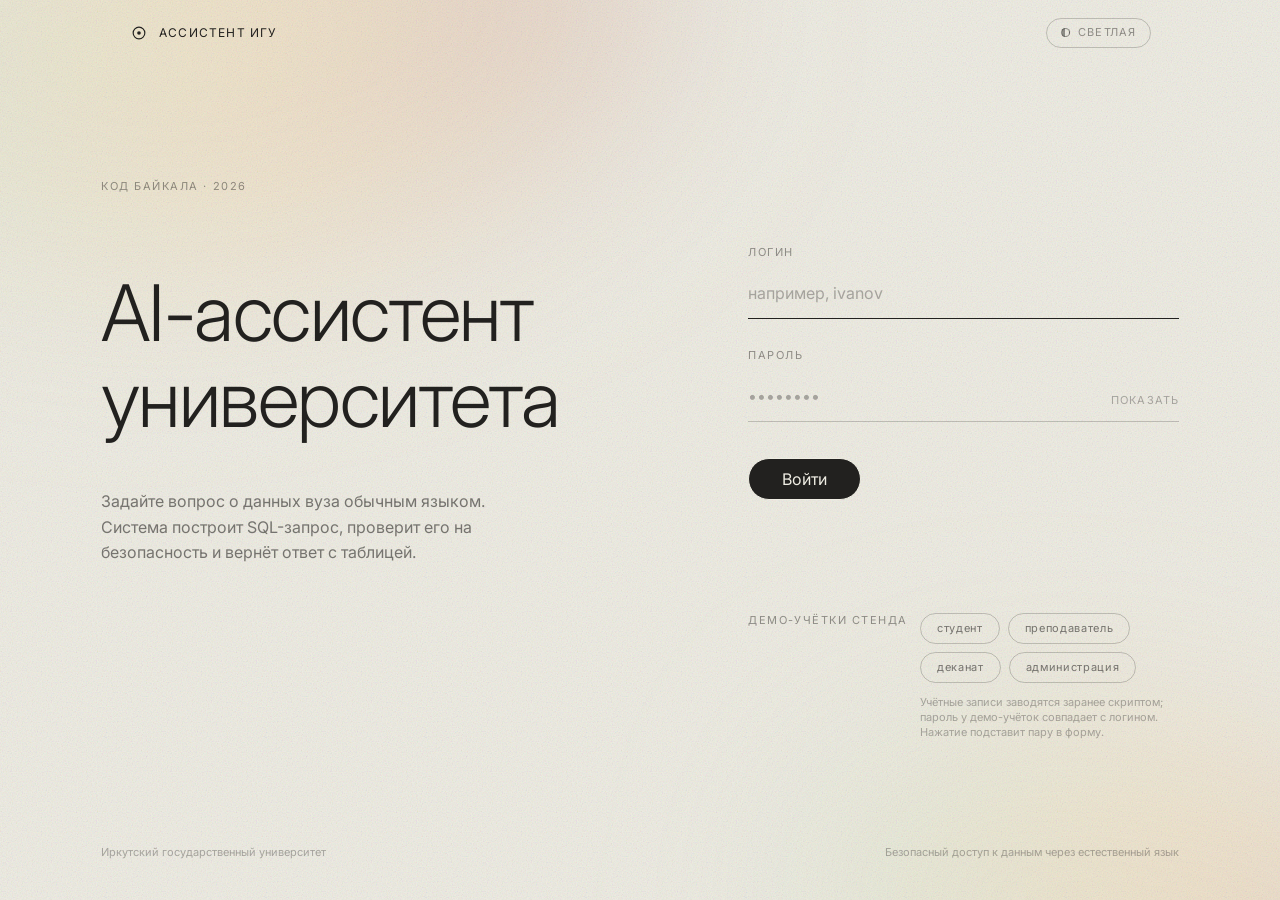
==== commit a3409aa4: "rebuild" ====
--- a/frontend/index.html
+++ b/frontend/index.html
@@ -4,8 +4,21 @@
 <meta charset="UTF-8">
 <meta name="viewport" content="width=device-width, initial-scale=1, viewport-fit=cover">
 <meta name="description" content="AI-ассистент университета — вопрос на естественном языке, безопасный SQL, ответ и таблица.">
-<meta name="color-scheme" content="dark">
+<meta name="color-scheme" content="dark light">
 <title>AI-ассистент университета</title>
+
+<!-- Тема ставится ДО отрисовки и до загрузки style.css: иначе при выбранной
+     светлой теме страница успевает мигнуть тёмной. Скрипт крошечный и
+     намеренно встроенный — внешний файл грузился бы уже после первого кадра. -->
+<script>
+  (function () {
+    var saved = null;
+    try { saved = localStorage.getItem('assistant:theme'); } catch (e) { /* приватный режим */ }
+    var system = window.matchMedia && window.matchMedia('(prefers-color-scheme: light)').matches
+      ? 'light' : 'dark';
+    document.documentElement.dataset.theme = saved || system;
+  })();
+</script>
 
 <link rel="preconnect" href="https://fonts.googleapis.com">
 <link rel="preconnect" href="https://fonts.gstatic.com" crossorigin>
@@ -37,12 +50,26 @@
       <span class="wordmark__text">ассистент&nbsp;игу</span>
     </a>
 
+    <!-- Переключатель темы живёт ВНЕ блока сессии: он нужен и до входа,
+         а блок сессии на экране авторизации скрыт. -->
+    <button class="topbar__theme" id="themeBtn" type="button"
+            aria-pressed="false" title="Светлая или тёмная тема">
+      <span class="topbar__theme-dot" aria-hidden="true"></span>
+      <span id="themeText">тёмная</span>
+    </button>
+
     <nav class="topbar__session" id="session" hidden>
       <span class="topbar__user" id="sessionUser"></span>
+      <!-- Роль решает, какие данные видны. Показываем её явно: иначе отказ
+           «недоступно вашей роли» выглядит как поломка, а не как правило. -->
+      <span class="topbar__role" id="sessionRole" hidden></span>
       <span class="topbar__status" id="status" data-state="checking" title="Связь с сервером">
         <span class="topbar__dot" aria-hidden="true"></span>
         <span id="statusText">проверка</span>
       </span>
+      <!-- Лента переживает перезагрузку страницы, поэтому нужен способ её
+           очистить, не выходя из системы. -->
+      <button class="topbar__link" id="clearBtn" type="button" hidden>Очистить</button>
       <button class="pill-btn pill-btn--light" id="logoutBtn" type="button">Выйти</button>
     </nav>
   </div>
@@ -76,16 +103,31 @@
         <label class="input-group__label" for="password">Пароль</label>
         <input id="password" name="password" type="password" autocomplete="current-password"
                placeholder="••••••••" required>
+        <button class="input-group__reveal" id="revealBtn" type="button"
+                aria-controls="password" aria-pressed="false">показать</button>
       </div>
 
       <p class="auth__error" id="authError" role="alert" hidden></p>
 
-      <button class="pill-btn pill-btn--dark auth__submit" type="submit">Войти</button>
+      <button class="pill-btn pill-btn--dark auth__submit" id="authSubmit" type="submit">Войти</button>
     </form>
 
-    <p class="auth__note">
-      Демонстрационный вход: подойдёт любая непустая пара логин / пароль.
-    </p>
+    <!-- Роли решают, какие данные видны, поэтому на демонстрации вход делают
+         под всеми четырьмя по очереди. Набирать логины руками на защите —
+         потерянное время и лишний повод для опечатки. -->
+    <div class="auth__demo">
+      <p class="eyebrow">Демо-учётки стенда</p>
+      <ul class="demo-roles" id="demoRoles">
+        <li><button class="demo-role" type="button" data-login="student">студент</button></li>
+        <li><button class="demo-role" type="button" data-login="teacher">преподаватель</button></li>
+        <li><button class="demo-role" type="button" data-login="deans-office">деканат</button></li>
+        <li><button class="demo-role" type="button" data-login="administration">администрация</button></li>
+      </ul>
+      <p class="auth__note">
+        Учётные записи заводятся заранее скриптом; пароль у демо-учёток
+        совпадает с логином. Нажатие подставит пару в форму.
+      </p>
+    </div>
   </div>
 
   <footer class="auth__foot">
@@ -105,17 +147,12 @@
       <p class="eyebrow">Начало диалога</p>
       <h2 class="intro__title">Спросите о данных<br>университета</h2>
 
-      <ul class="intro__list">
-        <li><button class="intro__item" type="button">Сколько студентов обучается на каждом факультете?</button></li>
-        <li><button class="intro__item" type="button">Какой средний балл ЕГЭ у поступивших в 2025 году?</button></li>
-        <li><button class="intro__item" type="button">Сколько бюджетных мест осталось?</button></li>
-        <li><button class="intro__item" type="button">Какая кафедра имеет наибольшую учебную нагрузку?</button></li>
-      </ul>
+      <!-- Подсказки и текст о доступе подставляются из script.js под роль
+           вошедшего: студенту незачем предлагать вопрос, на который его роль
+           всё равно получит отказ. -->
+      <ul class="intro__list" id="introList"></ul>
 
-      <p class="intro__policy">
-        Персональные данные студентов и абитуриентов не выводятся —
-        только агрегированные и обезличенные показатели.
-      </p>
+      <p class="intro__policy" id="introPolicy"></p>
     </section>
   </div>
 
--- a/frontend/style.css
+++ b/frontend/style.css
@@ -83,6 +83,40 @@
   --dur-glide:  0.8s;
   --dur-micro:  0.4s;
 }
+
+/* ═══ 1a. СВЕТЛАЯ ТЕМА ════════════════════════════════════════════════
+   Вся иерархия в системе построена на прозрачностях ОДНОГО цвета поверх
+   ОДНОГО фона (--paper-06 … --paper-70 поверх --color-asphalt). Поэтому
+   светлая тема — это не второй набор правил, а переопределение тех же
+   токенов: асфальт и бумага меняются местами, прозрачности пересчитываются
+   от тёмного. Ни одно правило ниже про тему не знает.
+
+   Переключение по data-theme на <html>, а не по prefers-color-scheme:
+   выбор пользователя должен побеждать настройку системы. Начальное значение
+   ставится в <head> до отрисовки — иначе тёмная тема успевает мигнуть.
+   ═══════════════════════════════════════════════════════════════════ */
+:root[data-theme="light"] {
+  --color-asphalt:    #efede3;   /* фон — бумага */
+  --color-asphalt-2:  #e4e1d5;
+  --color-paper:      #22211f;   /* текст — почти асфальт */
+
+  --paper-06:  rgba(34, 33, 31, .06);
+  --paper-10:  rgba(34, 33, 31, .10);
+  --paper-15:  rgba(34, 33, 31, .15);
+  --paper-20:  rgba(34, 33, 31, .22);
+  --paper-30:  rgba(34, 33, 31, .34);
+  --paper-40:  rgba(34, 33, 31, .46);
+  --paper-50:  rgba(34, 33, 31, .58);
+  --paper-70:  rgba(34, 33, 31, .74);
+
+  /* Стекло на светлом фоне должно светлеть, а не темнеть. */
+  --glass-bg: rgba(239, 237, 227, .78);
+}
+
+/* Иридесценция задумана как свечение в темноте: на светлом фоне те же пятна
+   выглядят грязью. Гасим их почти до нуля — фон остаётся живым, но чистым. */
+:root[data-theme="light"] .iridescence__flow { opacity: .16; }
+:root[data-theme="light"] .iridescence__grain { opacity: .25; }
 
 /* ═══ 2. БАЗА ═════════════════════════════════════════════════════════ */
 *, *::before, *::after { box-sizing: border-box; }
@@ -305,15 +339,70 @@
 .wordmark__mark svg { width: 100%; height: 100%; stroke-width: 1.4; }
 .wordmark__text { text-transform: uppercase; letter-spacing: .1em; font-size: var(--text-caption); }
 
+/* Переключатель темы. margin-left:auto именно здесь, а не на блоке сессии:
+   кнопка нужна и на экране входа, где блок сессии скрыт, и без этого она
+   прижималась бы к логотипу. */
+.topbar__theme {
+  margin-left: auto;
+  display: inline-flex; align-items: center; gap: var(--spacing-8);
+  padding: 5px 14px;
+  border: 1px solid var(--paper-20);
+  border-radius: var(--radius-pill);
+  background: transparent;
+  font-family: inherit;
+  font-size: var(--text-micro);
+  letter-spacing: .1em;
+  text-transform: uppercase;
+  color: var(--paper-40);
+  cursor: pointer;
+  transition:
+    color var(--dur-micro) var(--ease-glide),
+    border-color var(--dur-micro) var(--ease-glide);
+}
+.topbar__theme:hover { color: var(--color-paper); border-color: var(--paper-50); }
+
+/* Кружок наполовину закрашен — метафора самого переключения, без иконок. */
+.topbar__theme-dot {
+  width: 9px; height: 9px;
+  border: 1px solid currentColor;
+  border-radius: 50%;
+  background: linear-gradient(90deg, currentColor 50%, transparent 50%);
+}
+
 .topbar__session {
-  margin-left: auto;
   display: flex; align-items: center; gap: var(--spacing-28);
 }
+
+/* Текстовое действие в шапке: рядом с кнопкой-пилюлей, но тише её. */
+.topbar__link {
+  border: 0; background: transparent; padding: 0;
+  font-family: inherit;
+  font-size: var(--text-micro);
+  letter-spacing: .1em;
+  text-transform: uppercase;
+  color: var(--paper-40);
+  cursor: pointer;
+  transition: color var(--dur-micro) var(--ease-glide);
+}
+.topbar__link:hover { color: var(--color-paper); }
 
 .topbar__user {
   font-size: var(--text-caption);
   letter-spacing: .06em;
   color: var(--paper-70);
+}
+
+/* Роль рядом с логином. Единственная «пилюля» в шапке — форма намеренно
+   повторяет .badge в ленте: и там, и там это пометка, а не действие. */
+.topbar__role {
+  padding: 3px 10px;
+  border: 1px solid var(--paper-20);
+  border-radius: var(--radius-pill);
+  font-size: var(--text-micro);
+  letter-spacing: .12em;
+  text-transform: uppercase;
+  color: var(--paper-50);
+  white-space: nowrap;
 }
 
 .topbar__status {
@@ -405,6 +494,55 @@
   line-height: 1.36;
   color: var(--paper-30);
 }
+
+/* — «показать пароль»: микро-действие внутри поля, без иконок —
+   Правая часть подчёркивания свободна, поэтому кнопка садится туда и не
+   добавляет строки в форму. */
+.input-group__reveal {
+  position: absolute;
+  right: 0;
+  bottom: 13px;
+  border: 0; background: transparent; padding: 0;
+  font-family: inherit;
+  font-size: var(--text-micro);
+  letter-spacing: .1em;
+  text-transform: uppercase;
+  color: var(--paper-30);
+  cursor: pointer;
+  transition: color var(--dur-micro) var(--ease-glide);
+}
+.input-group__reveal:hover { color: var(--color-paper); }
+
+/* — Демо-учётки: подставляют пару в форму, но не входят сами —
+   Вход остаётся осознанным действием: видно, под кем заходишь. */
+.auth__demo {
+  grid-column: 2;
+  display: grid;
+  gap: var(--spacing-12);
+}
+
+.demo-roles {
+  display: flex; flex-wrap: wrap;
+  gap: var(--spacing-8);
+  margin: 0; padding: 0;
+  list-style: none;
+}
+
+.demo-role {
+  padding: 6px 16px;
+  border: 1px solid var(--paper-20);
+  border-radius: var(--radius-pill);
+  background: transparent;
+  font-family: inherit;
+  font-size: var(--text-micro);
+  letter-spacing: .06em;
+  color: var(--paper-50);
+  cursor: pointer;
+  transition:
+    color var(--dur-micro) var(--ease-glide),
+    border-color var(--dur-micro) var(--ease-glide);
+}
+.demo-role:hover { color: var(--color-paper); border-color: var(--paper-50); }
 
 .auth__foot {
   width: 100%;
@@ -498,12 +636,64 @@
 
 .msg__who {
   margin: 0;
+  display: flex; align-items: baseline; gap: var(--spacing-12);
   font-size: var(--text-micro);
   letter-spacing: .14em;
   text-transform: uppercase;
   color: var(--paper-40);
 }
 .msg--user .msg__who { color: var(--paper-50); }
+
+.msg__author { flex: none; }
+
+/* Время реплики: тише автора, чтобы не спорить с ним за внимание */
+.msg__time {
+  color: var(--paper-20);
+  letter-spacing: .08em;
+  font-variant-numeric: tabular-nums;
+}
+
+/* Длительность ответа. Отделена от времени реплики точкой-разделителем:
+   одно — когда спросили, другое — сколько система думала. */
+.msg__took {
+  color: var(--paper-20);
+  letter-spacing: .08em;
+  font-variant-numeric: tabular-nums;
+}
+.msg__took::before { content: "· "; }
+
+/* Почему ассистент не ответил. Рамкой, а не цветом: цвет в системе занят
+   иридесценцией и в интерфейсных элементах не используется. */
+.msg__verdict {
+  flex: none;
+  padding: 2px 10px;
+  border: 1px solid var(--paper-20);
+  border-radius: var(--radius-pill);
+  letter-spacing: .08em;
+  text-transform: none;
+  color: var(--paper-50);
+}
+.msg--error .msg__verdict { border-color: var(--paper-40); color: var(--paper-70); }
+
+/* Действия под ответом: «скопировать», «повторить». Текстовые, без рамок —
+   в системе кнопка-пилюля зарезервирована за первичными действиями. */
+.msg__action {
+  align-self: flex-start;
+  margin-top: var(--spacing-12);
+  border: 0; background: transparent; padding: 0;
+  font-family: inherit;
+  font-size: var(--text-micro);
+  letter-spacing: .1em;
+  text-transform: uppercase;
+  color: var(--paper-40);
+  cursor: pointer;
+  transition: color var(--dur-micro) var(--ease-glide);
+}
+.msg__action:hover  { color: var(--color-paper); }
+.msg__action:focus-visible {
+  outline: 1px solid var(--paper-30);
+  outline-offset: 3px;
+}
 
 .msg__text {
   margin: 0;
@@ -513,6 +703,18 @@
   overflow-wrap: anywhere;
 }
 .msg--user .msg__text { color: var(--paper-70); }
+
+/* ОТКАЗ — это работающее правило, а не поломка, и выглядеть он должен
+   спокойно: та же лента, лишь приглушённый тон и тонкая линия слева.
+   Раньше отказы вообще не отличались от ответов: фронтенд угадывал их
+   регулярным выражением по тексту, а бэкенд давно отдаёт человеческую фразу
+   без служебных скобок — условие не срабатывало ни разу. */
+.msg--refusal .msg__text {
+  border-left: 1px solid var(--paper-20);
+  padding-left: var(--spacing-12);
+  color: var(--paper-50);
+}
+
 .msg--error .msg__text {
   border-left: 1px solid var(--paper-30);
   padding-left: var(--spacing-12);
@@ -641,6 +843,36 @@
   transition: color var(--dur-micro) var(--ease-glide);
 }
 .result-meta__csv:hover { color: var(--color-paper); }
+
+/* — ссылка на источник над таблицей —
+   Длинный URL из выборки не помещается в ячейку и разносит таблицу вширь,
+   поэтому он выносится сюда и сокращается до имени файла или домена. */
+.provenance {
+  display: flex; flex-wrap: wrap; align-items: center;
+  gap: var(--spacing-8) var(--spacing-12);
+  margin: 0 0 var(--spacing-12);
+}
+
+.provenance__note { font-size: var(--text-micro); color: var(--paper-30); }
+
+/* Ссылка на источник: подчёркивание вместо цвета — цвет в системе занят
+   иридесценцией и в интерфейсных элементах не используется. */
+.src-link {
+  font-size: var(--text-micro);
+  letter-spacing: .08em;
+  color: var(--paper-50);
+  text-decoration: underline;
+  text-underline-offset: 3px;
+  text-decoration-color: var(--paper-20);
+  transition: color var(--dur-micro) var(--ease-glide),
+              text-decoration-color var(--dur-micro) var(--ease-glide);
+}
+.src-link:hover {
+  color: var(--color-paper);
+  text-decoration-color: var(--paper-40);
+}
+
+.result-table td.is-link { white-space: nowrap; }
 
 /* — предупреждение об усечении выборки — */
 .notice {
@@ -734,6 +966,10 @@
   .topbar__session { gap: var(--spacing-12); }
   .topbar__status { display: none; }        /* точка статуса уступает место кнопке */
   .wordmark__text { display: none; }
+  /* Логин на узком экране уступает роли: какие данные доступны — важнее,
+     чем под каким именем вошли, имя всё равно видно на экране входа. */
+  .topbar__user { display: none; }
+  .topbar__role { padding: 2px 8px; letter-spacing: .08em; }
 
   .msg__text { font-size: var(--text-body-sm); }
   .pill-btn { padding: 10px 24px; font-size: 15px; }
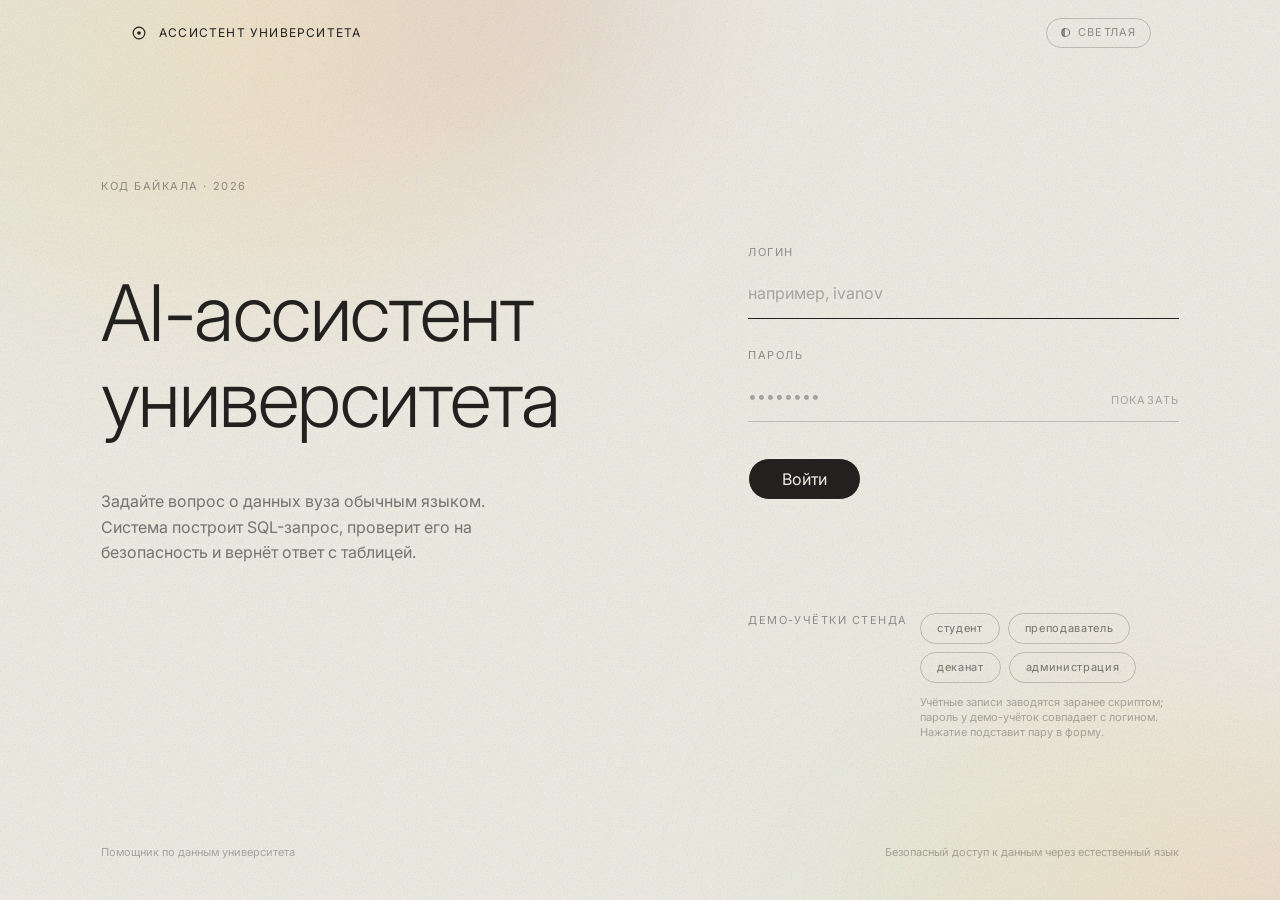
==== commit 200bbcfc: "схемы" ====
--- a/frontend/index.html
+++ b/frontend/index.html
@@ -47,7 +47,7 @@
       <span class="wordmark__mark" aria-hidden="true">
         <svg viewBox="0 0 24 24"><circle cx="12" cy="12" r="7"/><circle cx="12" cy="12" r="2.2" fill="currentColor" stroke="none"/></svg>
       </span>
-      <span class="wordmark__text">ассистент&nbsp;игу</span>
+      <span class="wordmark__text">ассистент&nbsp;университета</span>
     </a>
 
     <!-- Переключатель темы живёт ВНЕ блока сессии: он нужен и до входа,
@@ -131,7 +131,7 @@
   </div>
 
   <footer class="auth__foot">
-    <span>Иркутский государственный университет</span>
+    <span>Помощник по данным университета</span>
     <span>Безопасный доступ к данным через естественный язык</span>
   </footer>
 </main>
